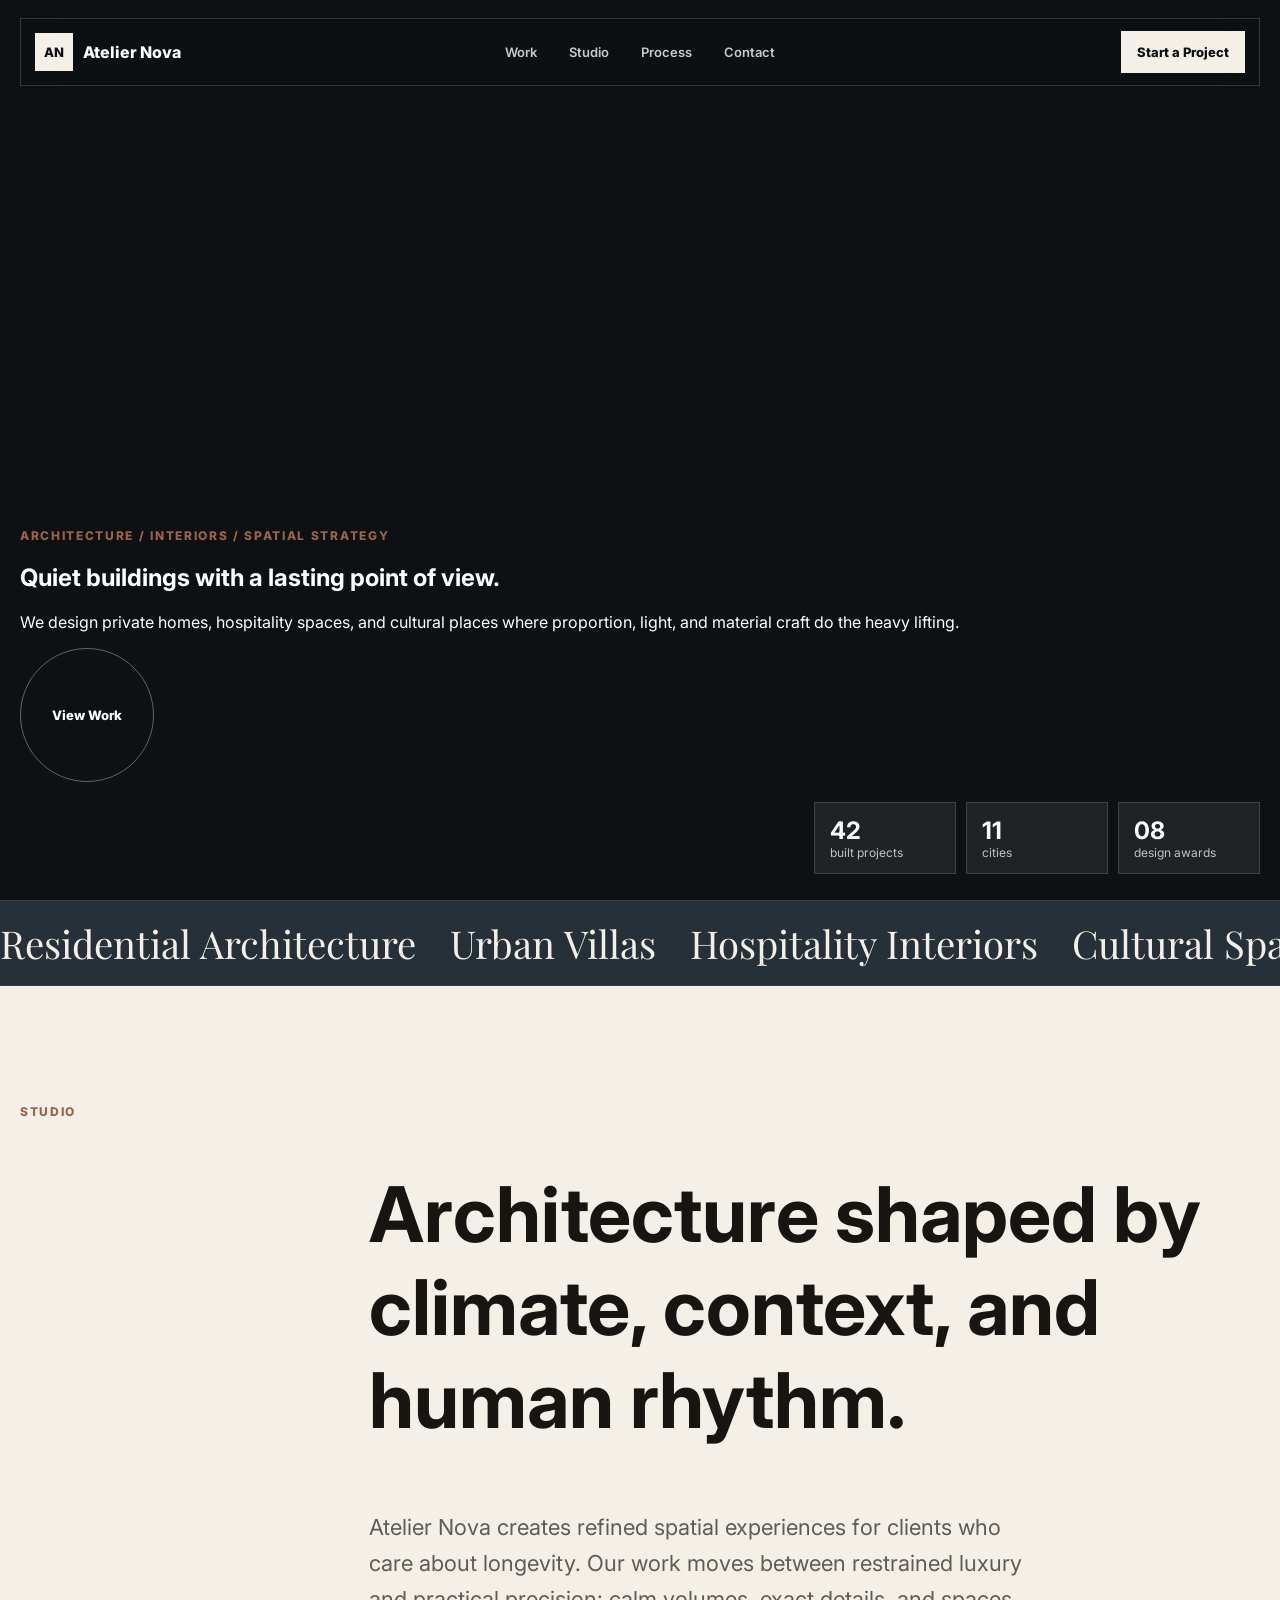
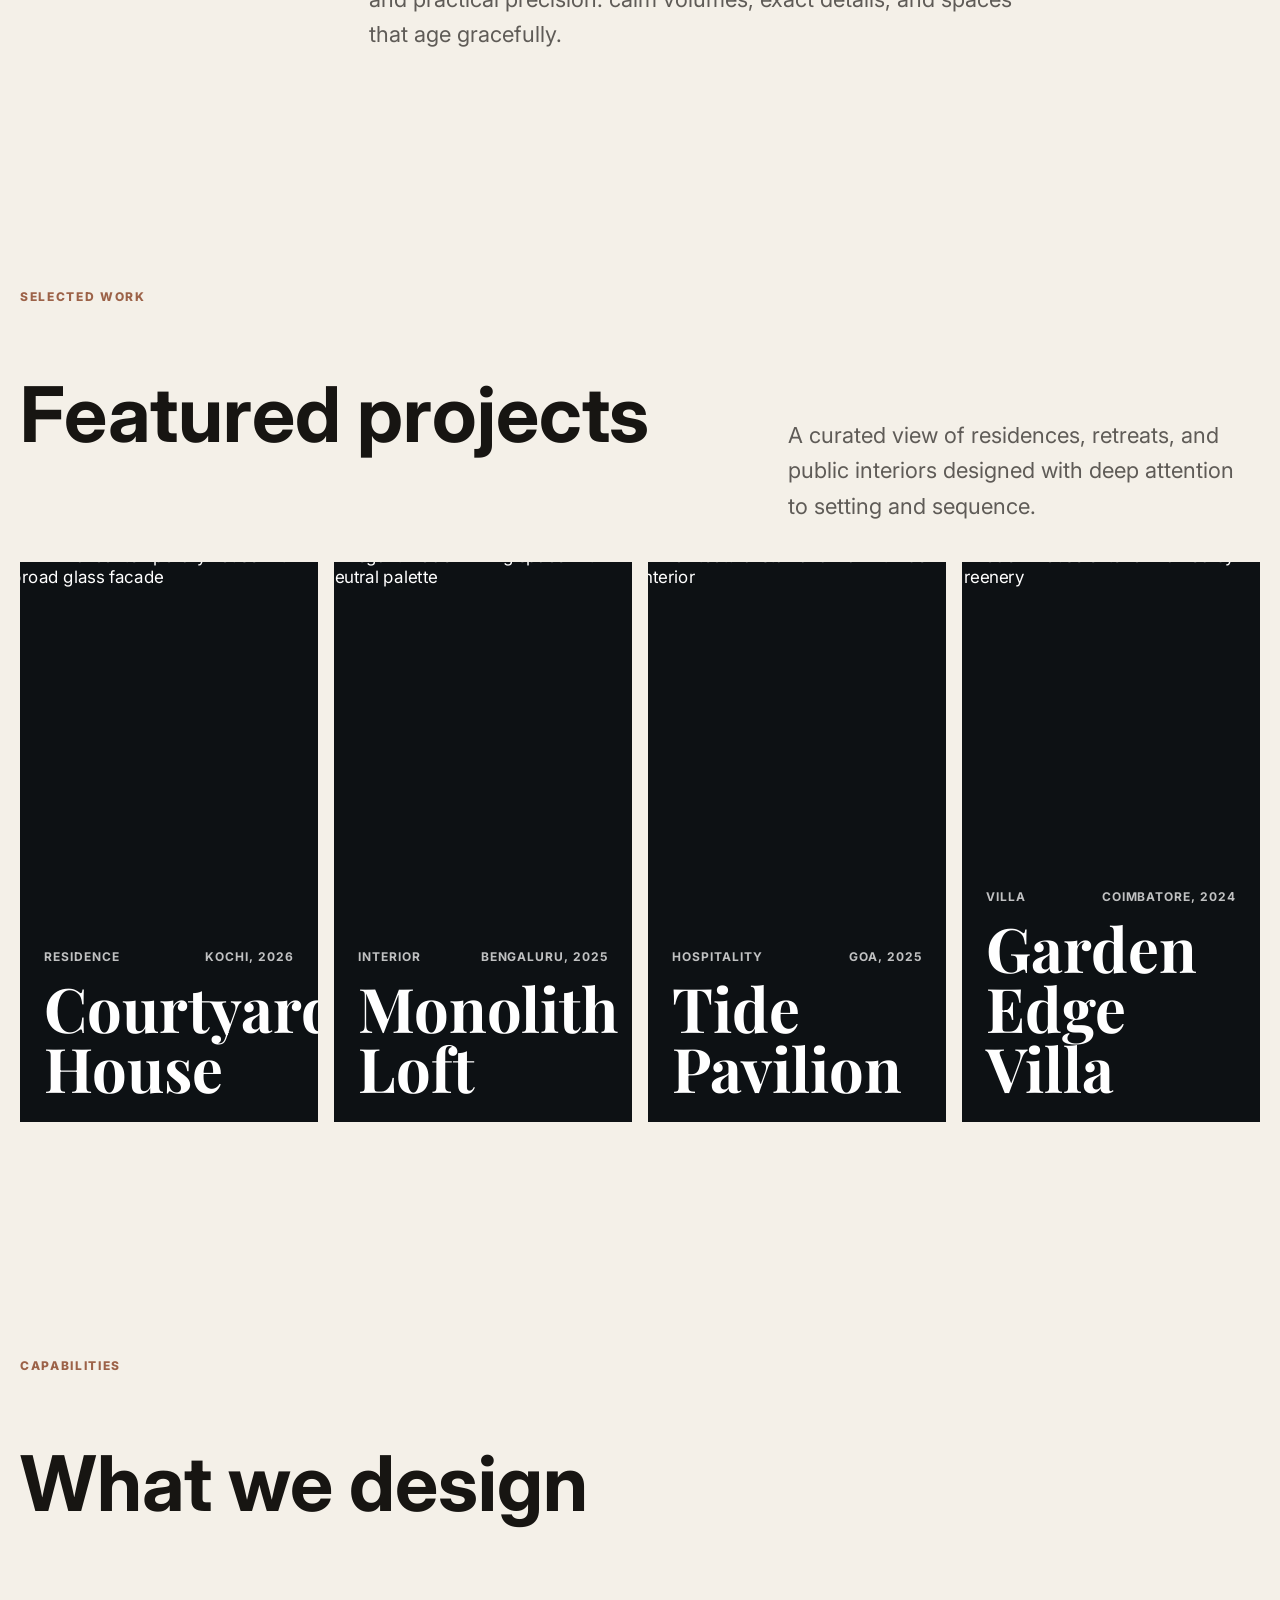
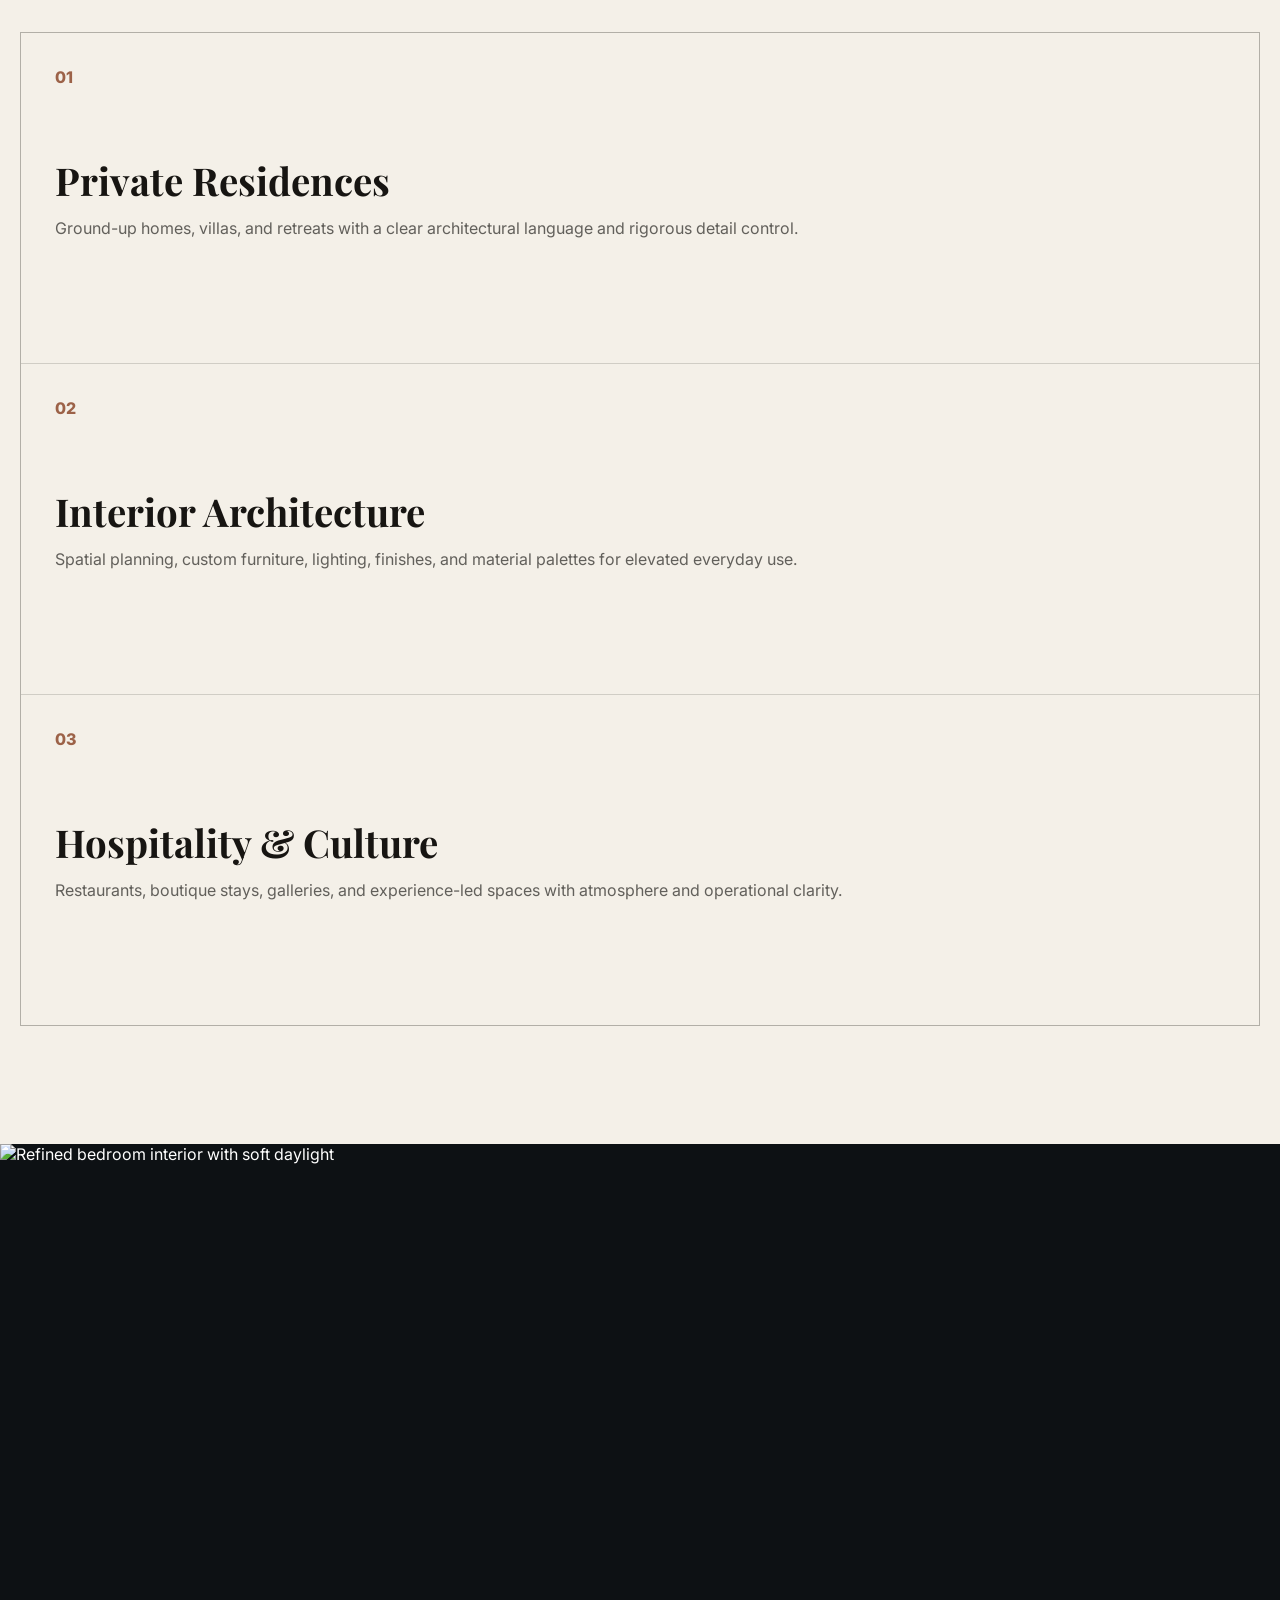
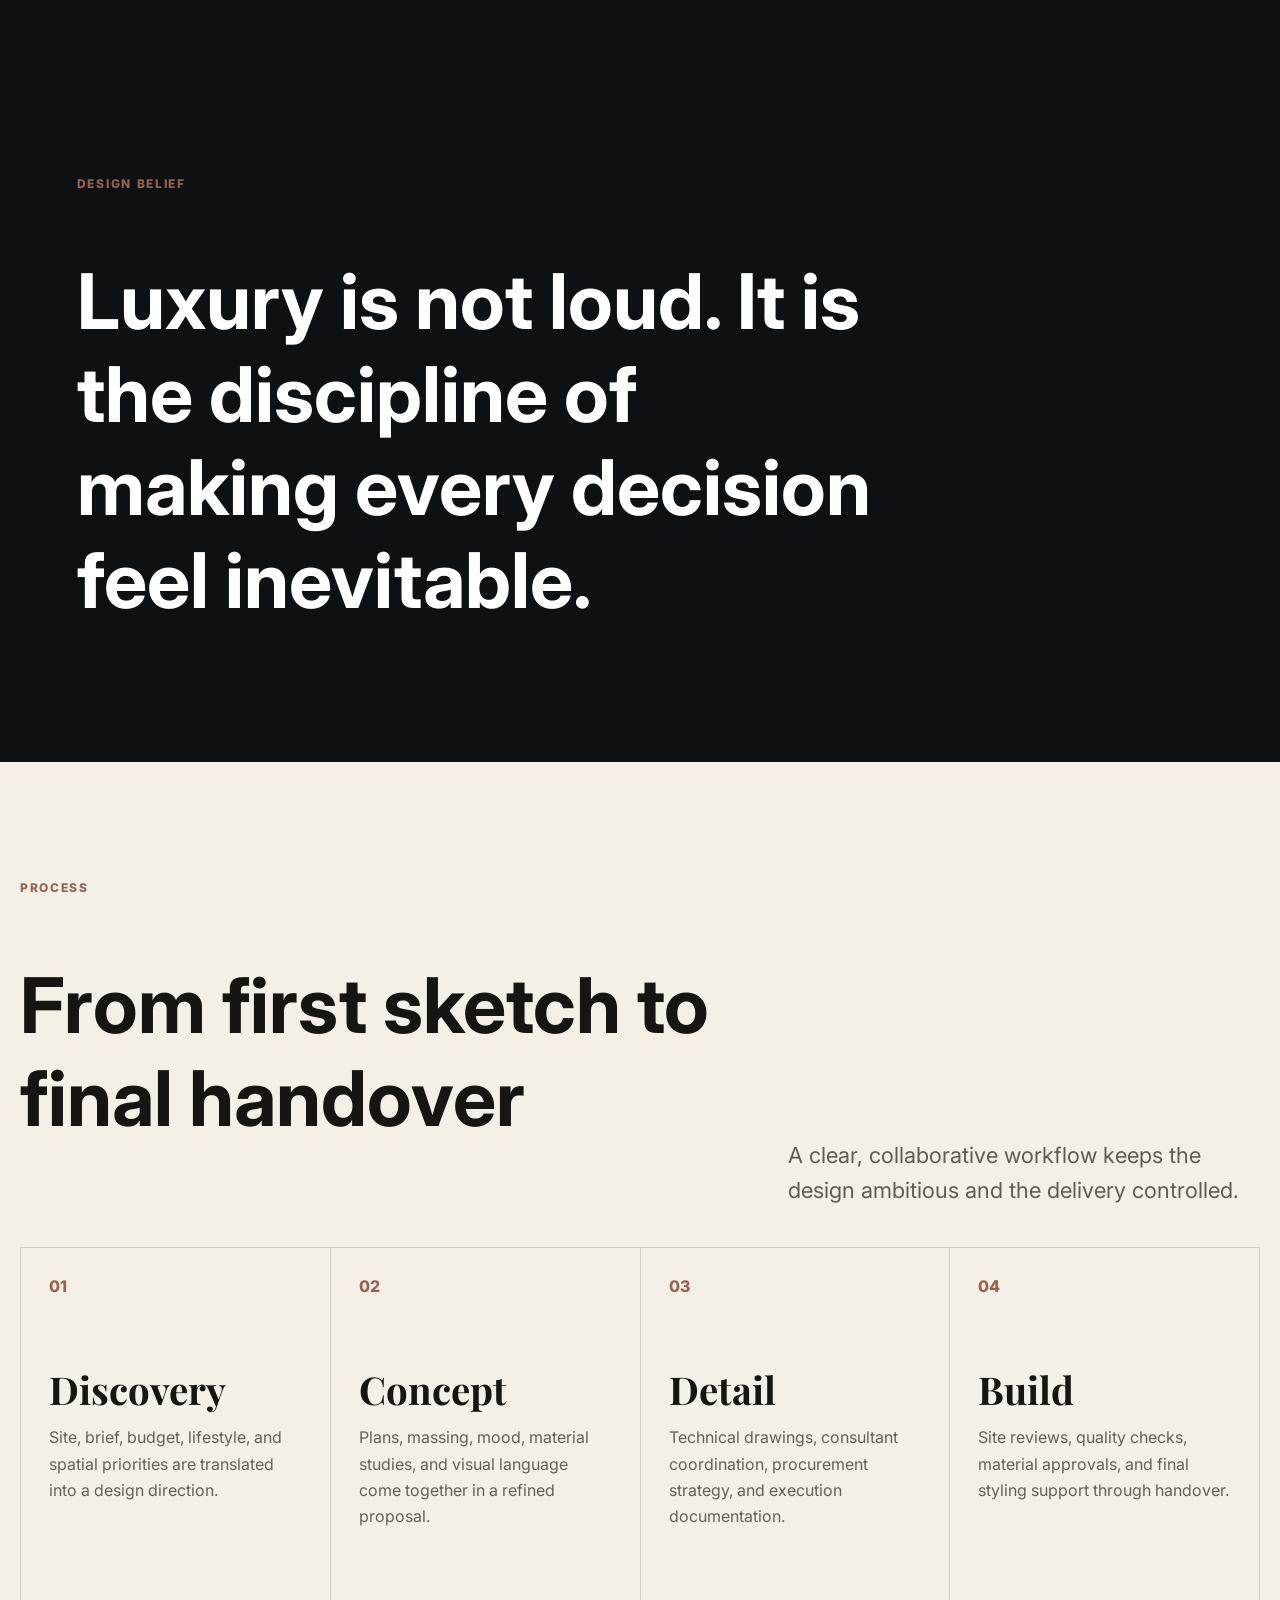
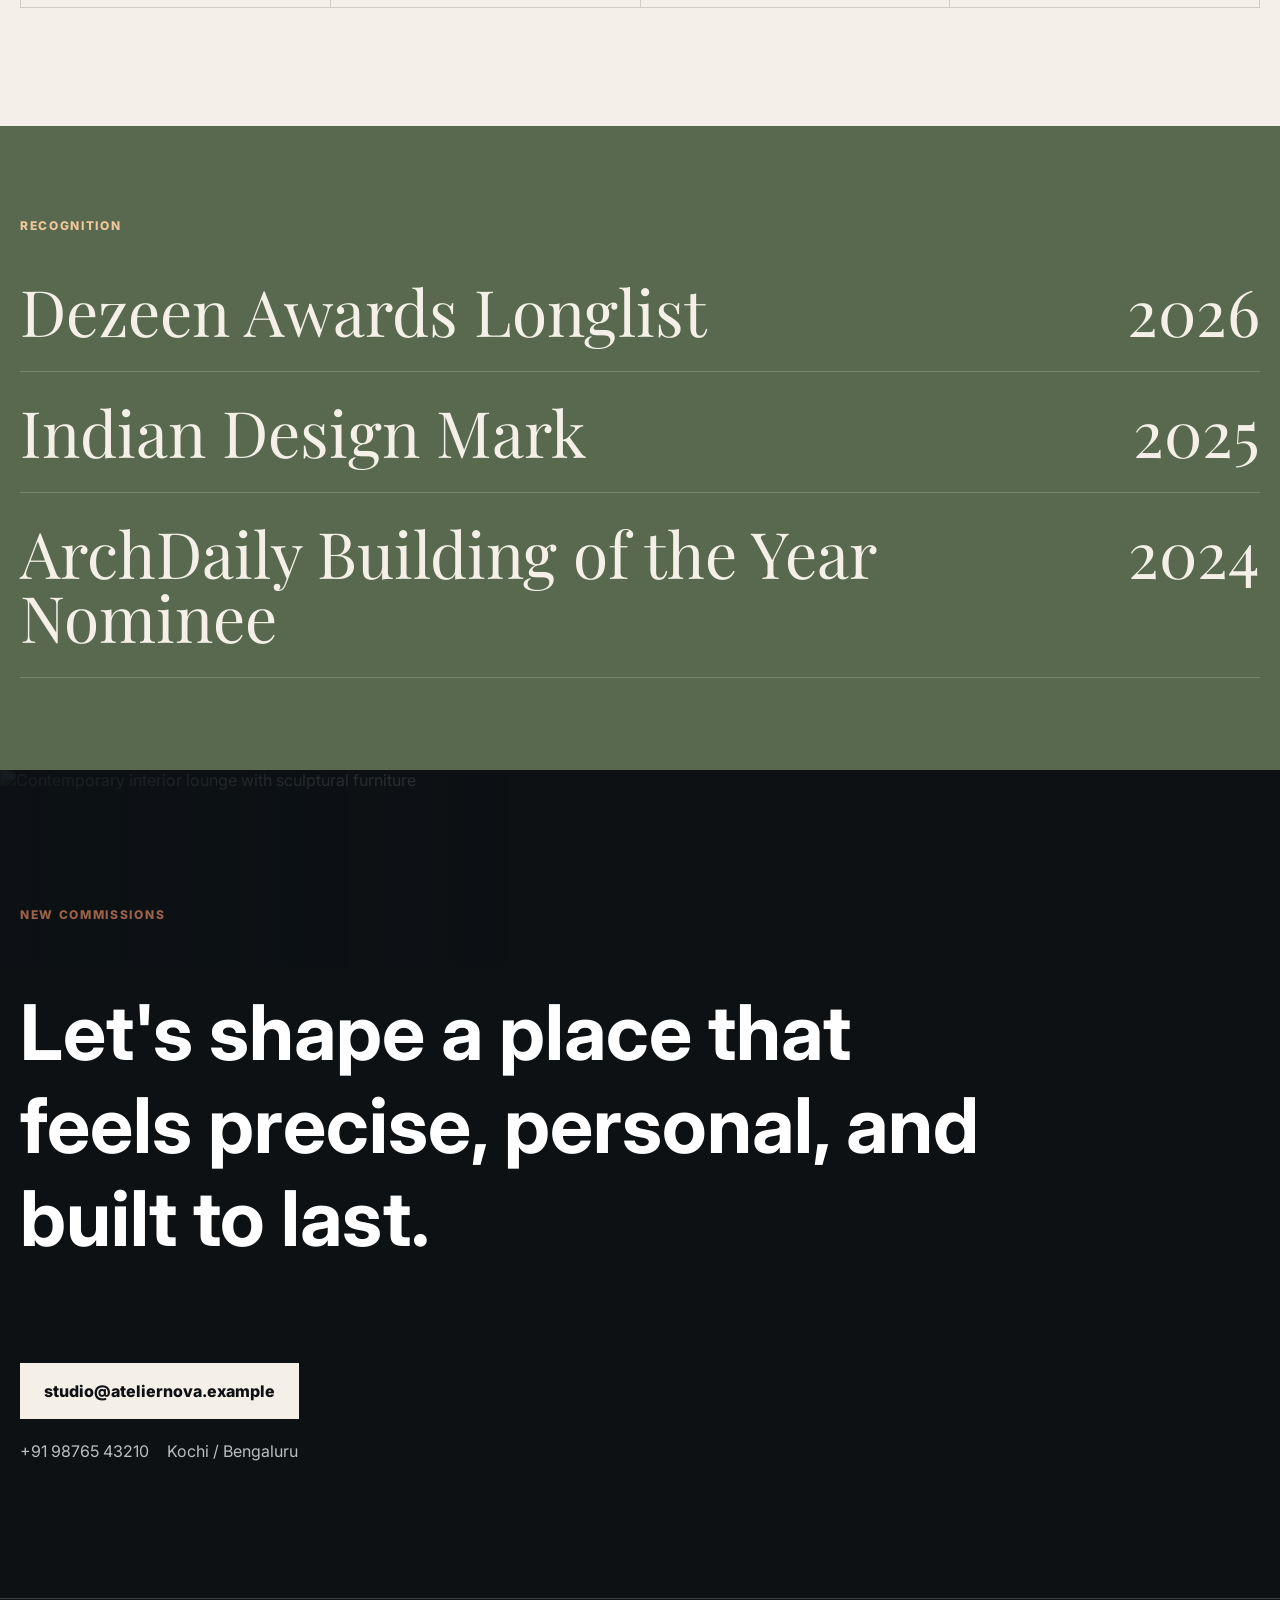
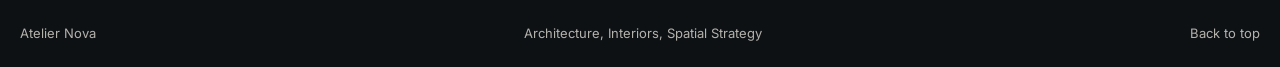
==== public/index.html @ 692d9d44 "first commit" ====
<!doctype html>
<html lang="en">

<head>
    <meta charset="UTF-8">
    <meta name="viewport" content="width=device-width, initial-scale=1.0">
    <meta name="description"
        content="Atelier Nova is a high-end architecture studio showcasing residential, cultural, and hospitality work.">
    <title>Atelier Nova | Architecture Studio</title>
    <link rel="preconnect" href="https://fonts.googleapis.com">
    <link rel="preconnect" href="https://fonts.gstatic.com" crossorigin>
    <link
        href="https://fonts.googleapis.com/css2?family=Inter:wght@400;500;600;700;800&family=Playfair+Display:wght@600;700&display=swap"
        rel="stylesheet">
    <link rel="stylesheet" href="./css/architecture.css">
</head>

<body>
    <div class="progress" aria-hidden="true"></div>
    <div class="cursor" aria-hidden="true"></div>

    <header class="site-header" data-animate="fade">
        <a class="brand" href="#top" aria-label="Atelier Nova home">
            <span class="brand__mark">AN</span>
            <span class="brand__text">Atelier Nova</span>
        </a>
        <nav class="nav" aria-label="Primary navigation">
            <a href="#work">Work</a>
            <a href="#studio">Studio</a>
            <a href="#process">Process</a>
            <a href="#contact">Contact</a>
        </nav>
        <a class="header-cta magnetic" href="#contact">Start a Project</a>
    </header>
    <main id="top">
        <section class="hero" aria-label="Architecture studio introduction">
            <div class="hero__media" data-parallax>
                <img src="https://images.unsplash.com/photo-1494526585095-c41746248156?auto=format&fit=crop&w=1800&q=85"
                    alt="Modern hillside residence with warm interior lighting">
            </div>
            <div class="hero__scrim"></div>
            <div class="hero__content">
                <p class="eyebrow split-text">Architecture / Interiors / Spatial Strategy</p>
                <h1 class="hero__title split-text">Quiet buildings with a lasting point of view.</h1>
                <div class="hero__bottom" data-animate="fade-up">
                    <p>We design private homes, hospitality spaces, and cultural places where proportion, light, and
                        material craft do the heavy lifting.</p>
                    <a class="circle-link magnetic" href="#work" aria-label="View featured architecture work">
                        <span>View Work</span>
                    </a>
                </div>
            </div>
            <div class="hero__stats" data-animate="fade-up">
                <span><strong>42</strong> built projects</span>
                <span><strong>11</strong> cities</span>
                <span><strong>08</strong> design awards</span>
            </div>
        </section>

        <section class="ticker" aria-label="Studio disciplines">
            <div class="ticker__track">
                <span>Residential Architecture</span>
                <span>Urban Villas</span>
                <span>Hospitality Interiors</span>
                <span>Cultural Spaces</span>
                <span>Adaptive Reuse</span>
                <span>Landscape Integration</span>
                <span>Residential Architecture</span>
                <span>Urban Villas</span>
                <span>Hospitality Interiors</span>
                <span>Cultural Spaces</span>
            </div>
        </section>

        <section class="section intro" id="studio">
            <div class="section__kicker" data-animate="fade-up">Studio</div>
            <div class="intro__text">
                <h2 class="split-text">Architecture shaped by climate, context, and human rhythm.</h2>
                <p data-animate="fade-up">Atelier Nova creates refined spatial experiences for clients who care about
                    longevity. Our work moves between restrained luxury and practical precision: calm volumes, exact
                    details, and spaces that age gracefully.</p>
            </div>
        </section>

        <section class="section work" id="work">
            <div class="section__heading">
                <div>
                    <p class="section__kicker" data-animate="fade-up">Selected Work</p>
                    <h2 class="split-text">Featured projects</h2>
                </div>
                <p data-animate="fade-up">A curated view of residences, retreats, and public interiors designed with
                    deep attention to setting and sequence.</p>
            </div>

            <div class="project-grid">
                <article class="project-card project-card--large" data-animate="project">
                    <img src="https://images.unsplash.com/photo-1600607687939-ce8a6c25118c?auto=format&fit=crop&w=1400&q=85"
                        alt="Minimal contemporary house with broad glass facade">
                    <div class="project-card__meta">
                        <span>Residence</span>
                        <span>Kochi, 2026</span>
                    </div>
                    <h3>Courtyard House</h3>
                </article>
                <article class="project-card" data-animate="project">
                    <img src="https://images.unsplash.com/photo-1600566753190-17f0baa2a6c3?auto=format&fit=crop&w=1000&q=85"
                        alt="Elegant modern living space with neutral palette">
                    <div class="project-card__meta">
                        <span>Interior</span>
                        <span>Bengaluru, 2025</span>
                    </div>
                    <h3>Monolith Loft</h3>
                </article>
                <article class="project-card" data-animate="project">
                    <img src="https://images.unsplash.com/photo-1511818966892-d7d671e672a2?auto=format&fit=crop&w=1000&q=85"
                        alt="Architectural stair and warm timber interior">
                    <div class="project-card__meta">
                        <span>Hospitality</span>
                        <span>Goa, 2025</span>
                    </div>
                    <h3>Tide Pavilion</h3>
                </article>
                <article class="project-card project-card--wide" data-animate="project">
                    <img src="https://images.unsplash.com/photo-1600585154340-be6161a56a0c?auto=format&fit=crop&w=1400&q=85"
                        alt="Modern house exterior framed by greenery">
                    <div class="project-card__meta">
                        <span>Villa</span>
                        <span>Coimbatore, 2024</span>
                    </div>
                    <h3>Garden Edge Villa</h3>
                </article>
            </div>
        </section>

        <section class="section services">
            <div class="section__heading">
                <div>
                    <p class="section__kicker" data-animate="fade-up">Capabilities</p>
                    <h2 class="split-text">What we design</h2>
                </div>
            </div>
            <div class="service-list">
                <article data-animate="fade-up">
                    <span>01</span>
                    <h3>Private Residences</h3>
                    <p>Ground-up homes, villas, and retreats with a clear architectural language and rigorous detail
                        control.</p>
                </article>
                <article data-animate="fade-up">
                    <span>02</span>
                    <h3>Interior Architecture</h3>
                    <p>Spatial planning, custom furniture, lighting, finishes, and material palettes for elevated
                        everyday use.</p>
                </article>
                <article data-animate="fade-up">
                    <span>03</span>
                    <h3>Hospitality & Culture</h3>
                    <p>Restaurants, boutique stays, galleries, and experience-led spaces with atmosphere and operational
                        clarity.</p>
                </article>
            </div>
        </section>

        <section class="statement">
            <div class="statement__image" data-parallax>
                <img src="https://images.unsplash.com/photo-1505693416388-ac5ce068fe85?auto=format&fit=crop&w=1400&q=85"
                    alt="Refined bedroom interior with soft daylight">
            </div>
            <div class="statement__copy">
                <p class="section__kicker" data-animate="fade-up">Design Belief</p>
                <h2 class="split-text">Luxury is not loud. It is the discipline of making every decision feel
                    inevitable.</h2>
            </div>
        </section>

        <section class="section process" id="process">
            <div class="section__heading">
                <div>
                    <p class="section__kicker" data-animate="fade-up">Process</p>
                    <h2 class="split-text">From first sketch to final handover</h2>
                </div>
                <p data-animate="fade-up">A clear, collaborative workflow keeps the design ambitious and the delivery
                    controlled.</p>
            </div>
            <div class="timeline">
                <article data-animate="fade-up">
                    <span>01</span>
                    <h3>Discovery</h3>
                    <p>Site, brief, budget, lifestyle, and spatial priorities are translated into a design direction.
                    </p>
                </article>
                <article data-animate="fade-up">
                    <span>02</span>
                    <h3>Concept</h3>
                    <p>Plans, massing, mood, material studies, and visual language come together in a refined proposal.
                    </p>
                </article>
                <article data-animate="fade-up">
                    <span>03</span>
                    <h3>Detail</h3>
                    <p>Technical drawings, consultant coordination, procurement strategy, and execution documentation.
                    </p>
                </article>
                <article data-animate="fade-up">
                    <span>04</span>
                    <h3>Build</h3>
                    <p>Site reviews, quality checks, material approvals, and final styling support through handover.</p>
                </article>
            </div>
        </section>

        <section class="awards" aria-label="Awards and recognition">
            <div class="awards__inner">
                <p class="section__kicker" data-animate="fade-up">Recognition</p>
                <div class="award-row" data-animate="fade-up">
                    <span>Dezeen Awards Longlist</span>
                    <span>2026</span>
                </div>
                <div class="award-row" data-animate="fade-up">
                    <span>Indian Design Mark</span>
                    <span>2025</span>
                </div>
                <div class="award-row" data-animate="fade-up">
                    <span>ArchDaily Building of the Year Nominee</span>
                    <span>2024</span>
                </div>
            </div>
        </section>

        <section class="contact" id="contact">
            <div class="contact__media" data-parallax>
                <img src="https://images.unsplash.com/photo-1618221195710-dd6b41faaea6?auto=format&fit=crop&w=1400&q=85"
                    alt="Contemporary interior lounge with sculptural furniture">
            </div>
            <div class="contact__panel" data-animate="fade-up">
                <p class="section__kicker">New Commissions</p>
                <h2>Let's shape a place that feels precise, personal, and built to last.</h2>
                <a class="contact__mail magnetic"
                    href="mailto:studio@ateliernova.example">studio@ateliernova.example</a>
                <div class="contact__details">
                    <span>+91 98765 43210</span>
                    <span>Kochi / Bengaluru</span>
                </div>
            </div>
        </section>
    </main>

    <footer class="footer">
        <span>Atelier Nova</span>
        <span>Architecture, Interiors, Spatial Strategy</span>
        <a href="#top">Back to top</a>
    </footer>

    <script src="https://cdnjs.cloudflare.com/ajax/libs/gsap/3.12.5/gsap.min.js"></script>
    <script src="https://cdnjs.cloudflare.com/ajax/libs/gsap/3.12.5/ScrollTrigger.min.js"></script>
    <script src="./js/architecture.js"></script>
</body>

</html>
---- public/css/architecture.css ----
:root {
  --ink: #171512;
  --paper: #f4f0e8;
  --paper-2: #e8e1d5;
  --stone: #b9aea0;
  --moss: #58694f;
  --clay: #9c6248;
  --steel: #253039;
  --night: #0d1114;
  --line: rgba(23, 21, 18, .16);
  --line-light: rgba(244, 240, 232, .22);
  --shadow: 0 24px 80px rgba(13, 17, 20, .24);
  --serif: "Playfair Display", Georgia, serif;
  --sans: "Inter", Arial, sans-serif;
  --max: 1440px;
}

* {
  box-sizing: border-box;
}

html {
  scroll-behavior: smooth;
}

body {
  margin: 0;
  background: var(--paper);
  color: var(--ink);
  font-family: var(--sans);
  overflow-x: hidden;
}

body.is-loading {
  cursor: wait;
}

a {
  color: inherit;
  text-decoration: none;
}

img {
  display: block;
  width: 100%;
  height: 100%;
  object-fit: cover;
}

::selection {
  background: var(--clay);
  color: white;
}

.progress {
  position: fixed;
  top: 0;
  left: 0;
  width: 0;
  height: 3px;
  background: var(--clay);
  z-index: 100;
}

.cursor {
  position: fixed;
  top: -18px;
  left: -18px;
  width: 36px;
  height: 36px;
  border: 1px solid rgba(244, 240, 232, .72);
  border-radius: 50%;
  pointer-events: none;
  transform: translate3d(-100px, -100px, 0);
  mix-blend-mode: difference;
  z-index: 101;
}

.site-header {
  position: fixed;
  top: 0;
  left: 0;
  right: 0;
  z-index: 50;
  display: grid;
  grid-template-columns: 1fr auto 1fr;
  align-items: center;
  gap: 24px;
  width: min(100% - 40px, var(--max));
  margin: 18px auto 0;
  padding: 12px 14px;
  color: white;
  background: rgba(13, 17, 20, .32);
  border: 1px solid rgba(255, 255, 255, .16);
  backdrop-filter: blur(18px);
}

.brand,
.nav,
.header-cta {
     display: flex;
  align-items: center;
}

.brand {
  gap: 10px;
  font-weight: 800;
  letter-spacing: 0;
}

.brand__mark {
  display: grid;
  place-items: center;
  width: 38px;
  height: 38px;
  color: var(--night);
  background: var(--paper);
  font-size: 13px;
}

.brand__text {
  white-space: nowrap;
}

.nav {
  justify-content: center;
  gap: 6px;
}

.nav a {
  padding: 10px 13px;
  color: rgba(255, 255, 255, .78);
  font-size: 13px;
  font-weight: 600;
  transition: color .25s ease, background .25s ease;
}

.nav a:hover,
.nav a:focus-visible {
  color: white;
  background: rgba(255, 255, 255, .1);
}

.header-cta {
  justify-self: end;
  min-height: 42px;
  padding: 0 16px;
  color: var(--night);
  background: var(--paper);
  font-size: 13px;
  font-weight: 800;
}

.hero {
  position: relative;
  min-height: 100vh;
  display: grid;
  align-items: end;
  overflow: hidden;
  color: white;
  background: var(--night);
}

.hero__media,
.hero__scrim {
  position: absolute;
  inset: 0;
}

.hero__media {
  transform: scale(1.08);
}

.hero__media img {
  filter: saturate(.88) contrast(1.04);
}

.hero__scrim {
  background:
    linear-gradient(180deg, rgba(13, 17, 20, .18) 0%, rgba(13, 17, 20, .34) 46%, rgba(13, 17, 20, .82) 100%),
    linear-gradient(90deg, rgba(13, 17, 20, .72), rgba(13, 17, 20, .18) 58%, rgba(13, 17, 20, .34));
}

.hero__content {
  position: relative;
  width: min(100% - 40px, var(--max));
  margin: 0 auto;
  padding: 150px 0 118px;
}

.eyebrow,
.section__kicker {
  margin: 0 0 18px;
  color: var(--clay);
  font-size: 12px;
  font-weight: 800;
  letter-spacing: .14em;
  text-transform: uppercase;
}

.circle-link {
  flex: 0 0 auto;
  display: grid;
  place-items: center;
  width: 134px;
  aspect-ratio: 1;
  border: 1px solid rgba(255, 255, 255, .34);
  border-radius: 50%;
  font-size: 13px;
  font-weight: 800;
  transition: background .3s ease, color .3s ease, transform .3s ease;
}

.circle-link:hover {
  color: var(--night);
  background: var(--paper);
}

.hero__stats {
  position: absolute;
  right: max(20px, calc((100vw - var(--max)) / 2));
  bottom: 26px;
  display: flex;
  gap: 10px;
}

.hero__stats span {
  display: grid;
  min-width: 142px;
  padding: 13px 15px;
  color: rgba(255, 255, 255, .72);
  background: rgba(255, 255, 255, .08);
  border: 1px solid rgba(255, 255, 255, .14);
  backdrop-filter: blur(14px);
  font-size: 12px;
}

.hero__stats strong {
  color: white;
  font-size: 24px;
}

.ticker {
  overflow: hidden;
  color: var(--paper);
  background: var(--steel);
  border-top: 1px solid rgba(255, 255, 255, .08);
  border-bottom: 1px solid rgba(255, 255, 255, .08);
}


.circle-link {
  flex: 0 0 auto;
  display: grid;
  place-items: center;
  width: 134px;
  aspect-ratio: 1;
  border: 1px solid rgba(255, 255, 255, .34);
  border-radius: 50%;
  font-size: 13px;
  font-weight: 800;
  transition: background .3s ease, color .3s ease, transform .3s ease;
}

.circle-link:hover {
  color: var(--night);
  background: var(--paper);
}

.hero__stats {
  position: absolute;
  right: max(20px, calc((100vw - var(--max)) / 2));
  bottom: 26px;
  display: flex;
  gap: 10px;
}

.hero__stats span {
  display: grid;
  min-width: 142px;
  padding: 13px 15px;
  color: rgba(255, 255, 255, .72);
  background: rgba(255, 255, 255, .08);
  border: 1px solid rgba(255, 255, 255, .14);
  backdrop-filter: blur(14px);
  font-size: 12px;
}

.hero__stats strong {
  color: white;
  font-size: 24px;
}

.ticker {
  overflow: hidden;
  color: var(--paper);
  background: var(--steel);
  border-top: 1px solid rgba(255, 255, 255, .08);
  border-bottom: 1px solid rgba(255, 255, 255, .08);
}

.ticker__track {
  display: flex;
  width: max-content;
  gap: 34px;
  padding: 16px 0;
  animation: ticker 26s linear infinite;
  will-change: transform;
}

.ticker__track span {
  font-family: var(--serif);
  font-size: clamp(22px, 3vw, 46px);
  white-space: nowrap;
}

@keyframes ticker {
  to {
    transform: translateX(-50%);
  }
}

.section {
  width: min(100% - 40px, var(--max));
  margin: 0 auto;
  padding: 118px 0;
}

.intro {
  display: grid;
  grid-template-columns: .32fr 1fr;
  gap: 64px;
}

.intro h2,
.section__heading h2,
.statement h2,
.contact h2 {
  font-size: clamp(42px, 6vw, 104px);
}

.intro p,
.section__heading > p {
  max-width: 680px;
  margin: 24px 0 0;
  color: rgba(23, 21, 18, .68);
  font-size: clamp(17px, 1.8vw, 22px);
  line-height: 1.62;
}

.section__heading {
  display: grid;
  grid-template-columns: 1.1fr .72fr;
  align-items: end;
  gap: 48px;
  margin-bottom: 38px;
}

.project-grid {
  display: grid;
  grid-template-columns: repeat(4, minmax(0, 1fr));
  gap: 16px;
}

.project-card {
  position: relative;
  min-height: 560px;
  padding: 24px;
  display: flex;
  flex-direction: column;
  justify-content: end;
  overflow: hidden;
  color: white;
  background: var(--night);
  isolation: isolate;
}

.project-card--large {
  grid-column: span 2;
  min-height: 720px;
}

.project-card--wide {
  grid-column: span 2;
}

.project-card img {
  position: absolute;
  inset: 0;
  z-index: -2;
  transform: scale(1.06);
  transition: transform .8s cubic-bezier(.2, .8, .2, 1), filter .8s ease;
}

.project-card::after {
  content: "";
  position: absolute;
  inset: 0;
  z-index: -1;
  background: linear-gradient(180deg, transparent 35%, rgba(13, 17, 20, .82));
}
.project-card:hover img {
  transform: scale(1.12);
  filter: saturate(1.04);
}

.project-card__meta {
  display: flex;
  justify-content: space-between;
  gap: 18px;
  margin-bottom: 14px;
  color: rgba(255, 255, 255, .74);
  font-size: 12px;
  font-weight: 700;
  text-transform: uppercase;
  letter-spacing: .08em;
}

.project-card h3 {
  margin: 0;
  max-width: 620px;
  font-family: var(--serif);
  font-size: clamp(34px, 4.8vw, 82px);
  line-height: .98;
}

.service-list {
  display: grid;
  grid-template-columns: repeat(3, minmax(0, 1fr));
  gap: 1px;
  background: var(--line);
  border: 1px solid var(--line);
}

.service-list article {
  min-height: 330px;
  padding: 34px;
  background: var(--paper);
}

.service-list span,
.timeline span {
  color: var(--clay);
  font-weight: 800;
}

.service-list h3,
.timeline h3 {
  margin: 74px 0 16px;
  font-family: var(--serif);
  font-size: clamp(28px, 3vw, 44px);
  line-height: 1;
}

.service-list p,
.timeline p {
  margin: 0;
  color: rgba(23, 21, 18, .66);
  line-height: 1.65;
}

.statement {
  min-height: 760px;
  display: grid;
  grid-template-columns: .92fr 1.08fr;
  background: var(--night);
  color: white;
}

.statement__image {
  min-height: 560px;
  overflow: hidden;
}

.statement__copy {
  align-self: center;
  padding: 72px clamp(30px, 6vw, 110px);
}

.statement h2 {
  max-width: 820px;
}

.timeline {
  display: grid;
  grid-template-columns: repeat(4, minmax(0, 1fr));
  border-top: 1px solid var(--line);
  border-left: 1px solid var(--line);
}

.timeline article {
  min-height: 360px;
  padding: 28px;
  border-right: 1px solid var(--line);
  border-bottom: 1px solid var(--line);
}

.awards {
  color: var(--paper);
  background: var(--moss);
}
.awards__inner {
  width: min(100% - 40px, var(--max));
  margin: 0 auto;
  padding: 92px 0;
}

.awards .section__kicker {
  color: #f0c79a;
}

.award-row {
  display: grid;
  grid-template-columns: 1fr auto;
  gap: 24px;
  padding: 28px 0;
  border-bottom: 1px solid rgba(255, 255, 255, .18);
  font-family: var(--serif);
  font-size: clamp(30px, 5vw, 84px);
  line-height: 1;
}

.contact {
  position: relative;
  min-height: 92vh;
  display: grid;
  align-items: center;
  padding: 110px 20px;
  overflow: hidden;
  color: white;
  background: var(--night);
}

.contact__media {
  position: absolute;
  inset: 0;
  opacity: .48;
}

.contact__media::after {
  content: "";
  position: absolute;
  inset: 0;
  background: linear-gradient(90deg, rgba(13, 17, 20, .9), rgba(13, 17, 20, .42));
}

.contact__panel {
  position: relative;
  width: min(100%, 980px);
  margin-left: max(0px, calc((100vw - var(--max)) / 2));
}

.contact__mail {
  display: inline-flex;
  margin-top: 34px;
  padding: 18px 24px;
  color: var(--night);
  background: var(--paper);
  font-weight: 800;
}

.contact__details {
  display: flex;
  flex-wrap: wrap;
  gap: 18px;
  margin-top: 22px;
  color: rgba(255, 255, 255, .72);
}

.footer {
  display: flex;
  justify-content: space-between;
  gap: 18px;
  padding: 26px 20px;
  color: rgba(244, 240, 232, .72);
  background: var(--night);
  border-top: 1px solid var(--line-light);
  font-size: 13px;
}

[data-animate],
.split-text {
  opacity: 0;
}

.gsap-ready [data-animate],
.gsap-ready .split-text {
  opacity: 1;
}

@media (max-width: 1120px) {
  .site-header {
    grid-template-columns: 1fr auto;
  }

  .nav {
    display: none;
  }

  .project-grid,
  .timeline {
    grid-template-columns: repeat(2, minmax(0, 1fr));
  }
}

.project-card,
  .project-card--large,
  .project-card--wide {
    grid-column: span 1;
    min-height: 560px;
  }

  .service-list {
    grid-template-columns: 1fr;
  }

  .statement {
    grid-template-columns: 1fr;
  }

@media (max-width: 760px) {
  .cursor {
    display: none;
  }

  .site-header {
    width: calc(100% - 24px);
    margin-top: 12px;
    padding: 9px;
  }

  .brand__text {
    display: none;
  }

  .header-cta {
    min-height: 38px;
    padding: 0 12px;
  }

  .hero__content {
    width: calc(100% - 28px);
    padding: 120px 0 190px;
  }

  .hero__title {
    font-size: clamp(52px, 16vw, 86px);
  }

  .hero__bottom {
    display: block;
  }

  .circle-link {
    width: 108px;
    margin-top: 28px;
  }

  .hero__stats {
    left: 14px;
    right: 14px;
    bottom: 16px;
    overflow-x: auto;
    padding-bottom: 2px;
  }

  .hero__stats span {
    min-width: 128px;
  }

  .section {
    width: calc(100% - 28px);
    padding: 78px 0;
  }

  .intro,
  .section__heading {
    grid-template-columns: 1fr;
    gap: 18px;
  }

  .project-grid,
  .timeline {
    grid-template-columns: 1fr;
  }

  .project-card,
  .project-card--large,
  .project-card--wide {
    min-height: 440px;
    padding: 18px;
  }

  .project-card h3 {
    font-size: 42px;
  }

  .statement {
    min-height: auto;
  }

  .statement__image {
    min-height: 410px;
  }
 .statement__copy {
    padding: 58px 20px;
  }

  .award-row {
    grid-template-columns: 1fr;
    gap: 8px;
  }

  .contact {
    min-height: 760px;
    padding: 90px 14px;
  }

  .footer {
    display: grid;
  }
}

@media (prefers-reduced-motion: reduce) {
  *,
  *::before,
  *::after {
    scroll-behavior: auto !important;
    animation-duration: .01ms !important;
    animation-iteration-count: 1 !important;
    transition-duration: .01ms !important;
  }

  .cursor {
    display: none;
  }

  [data-animate],
  .split-text {
    opacity: 1;
  }
}
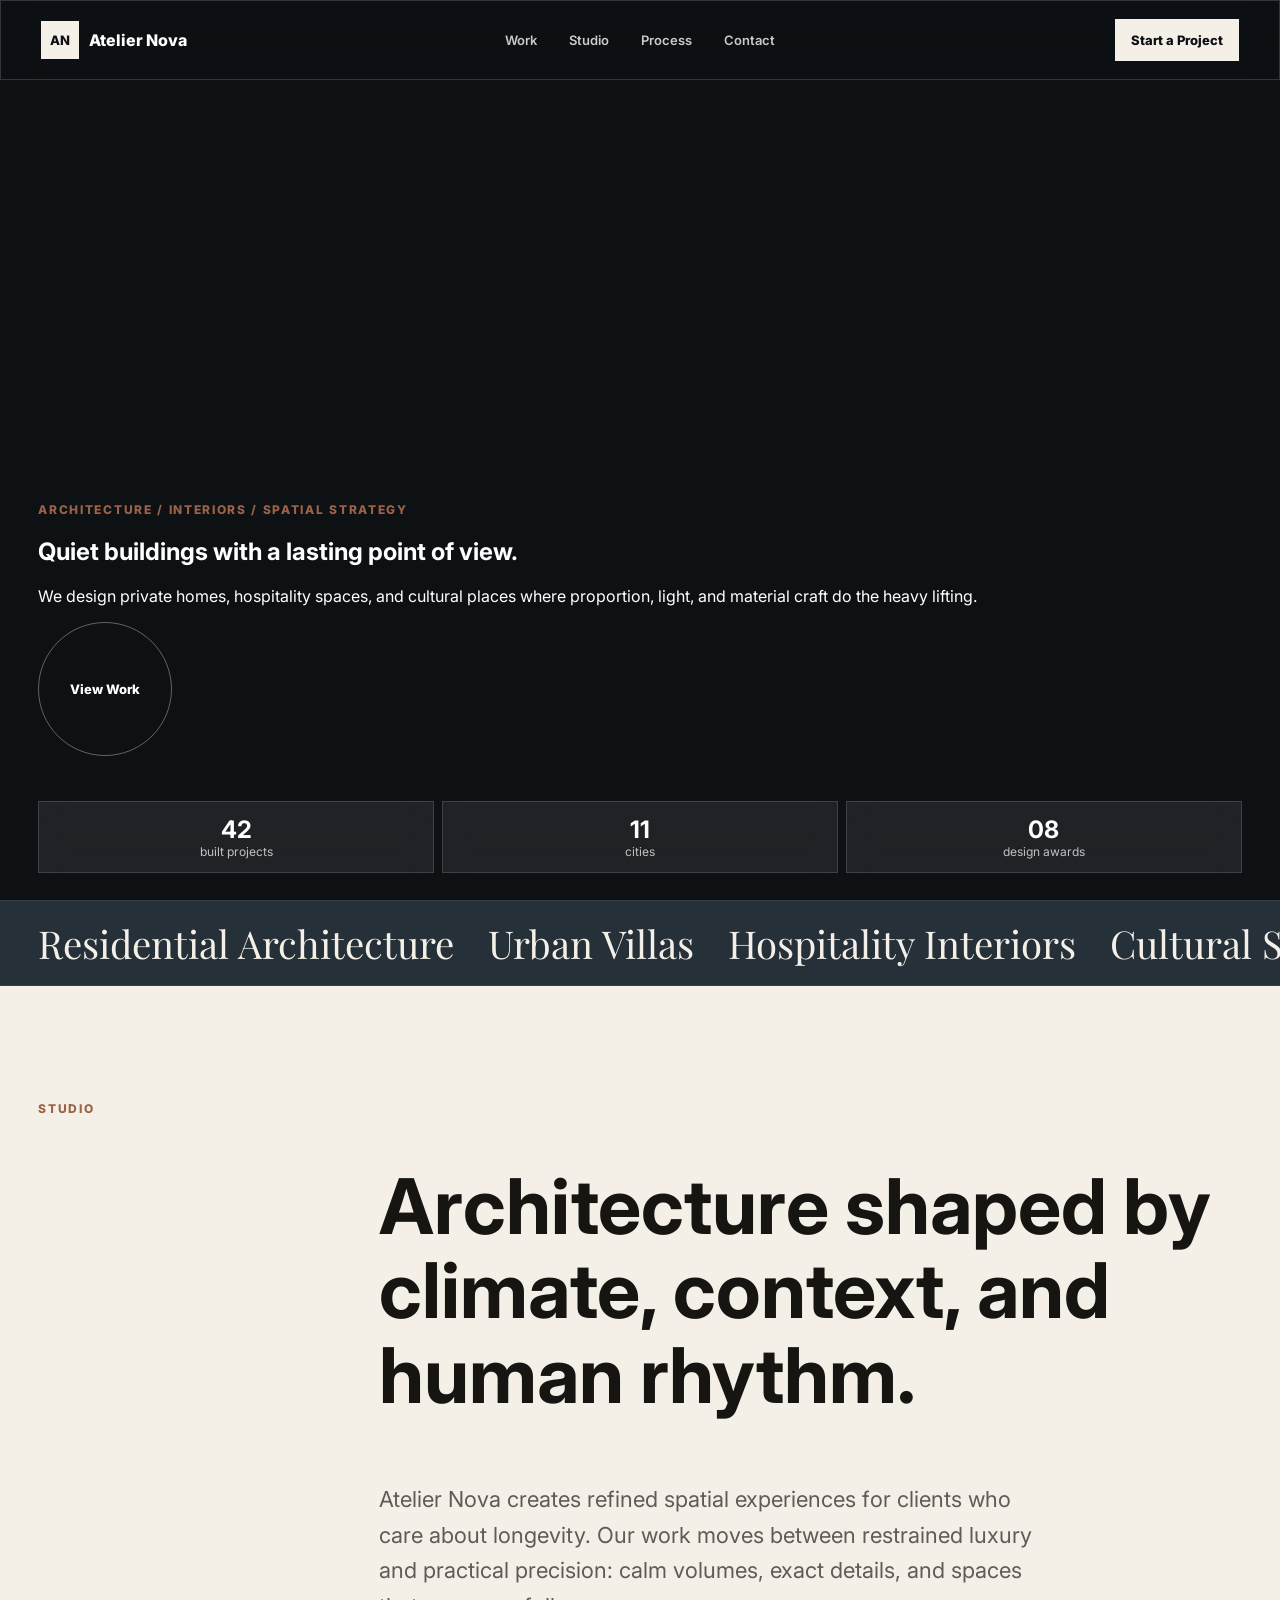
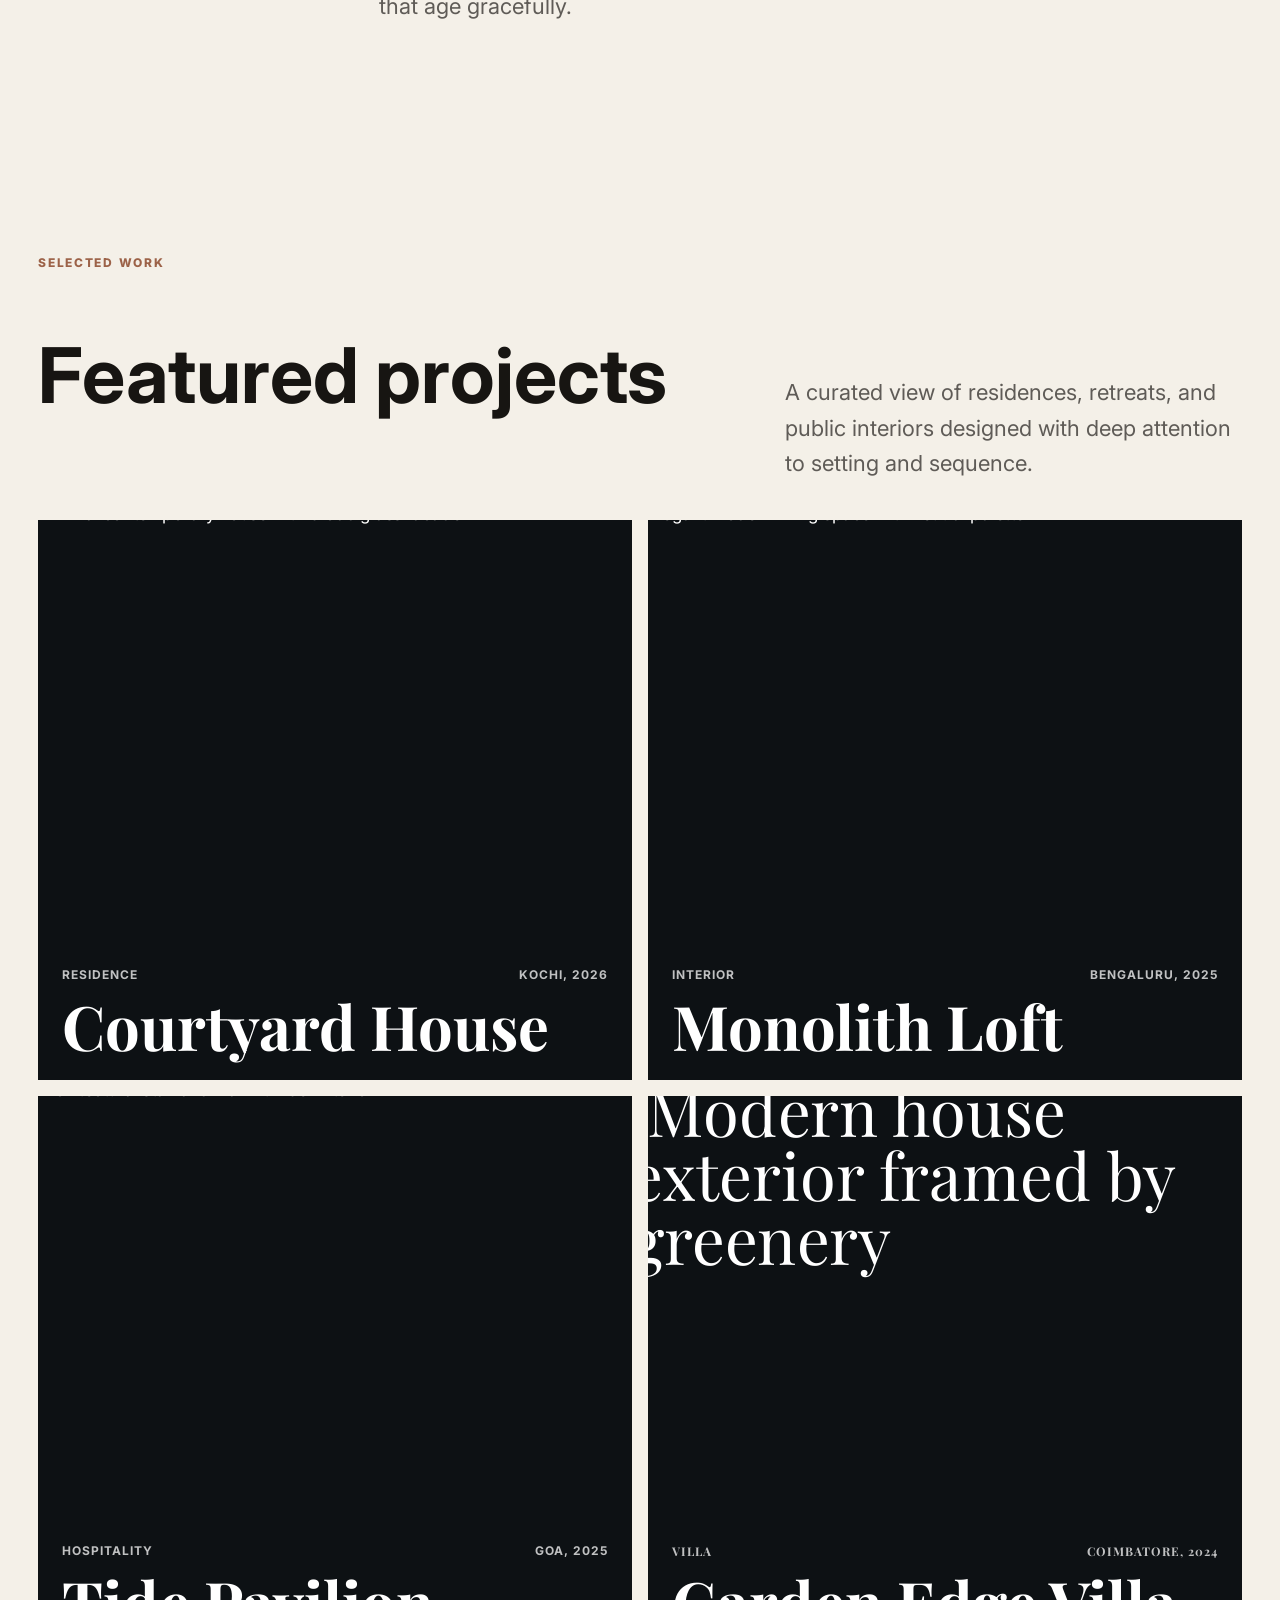
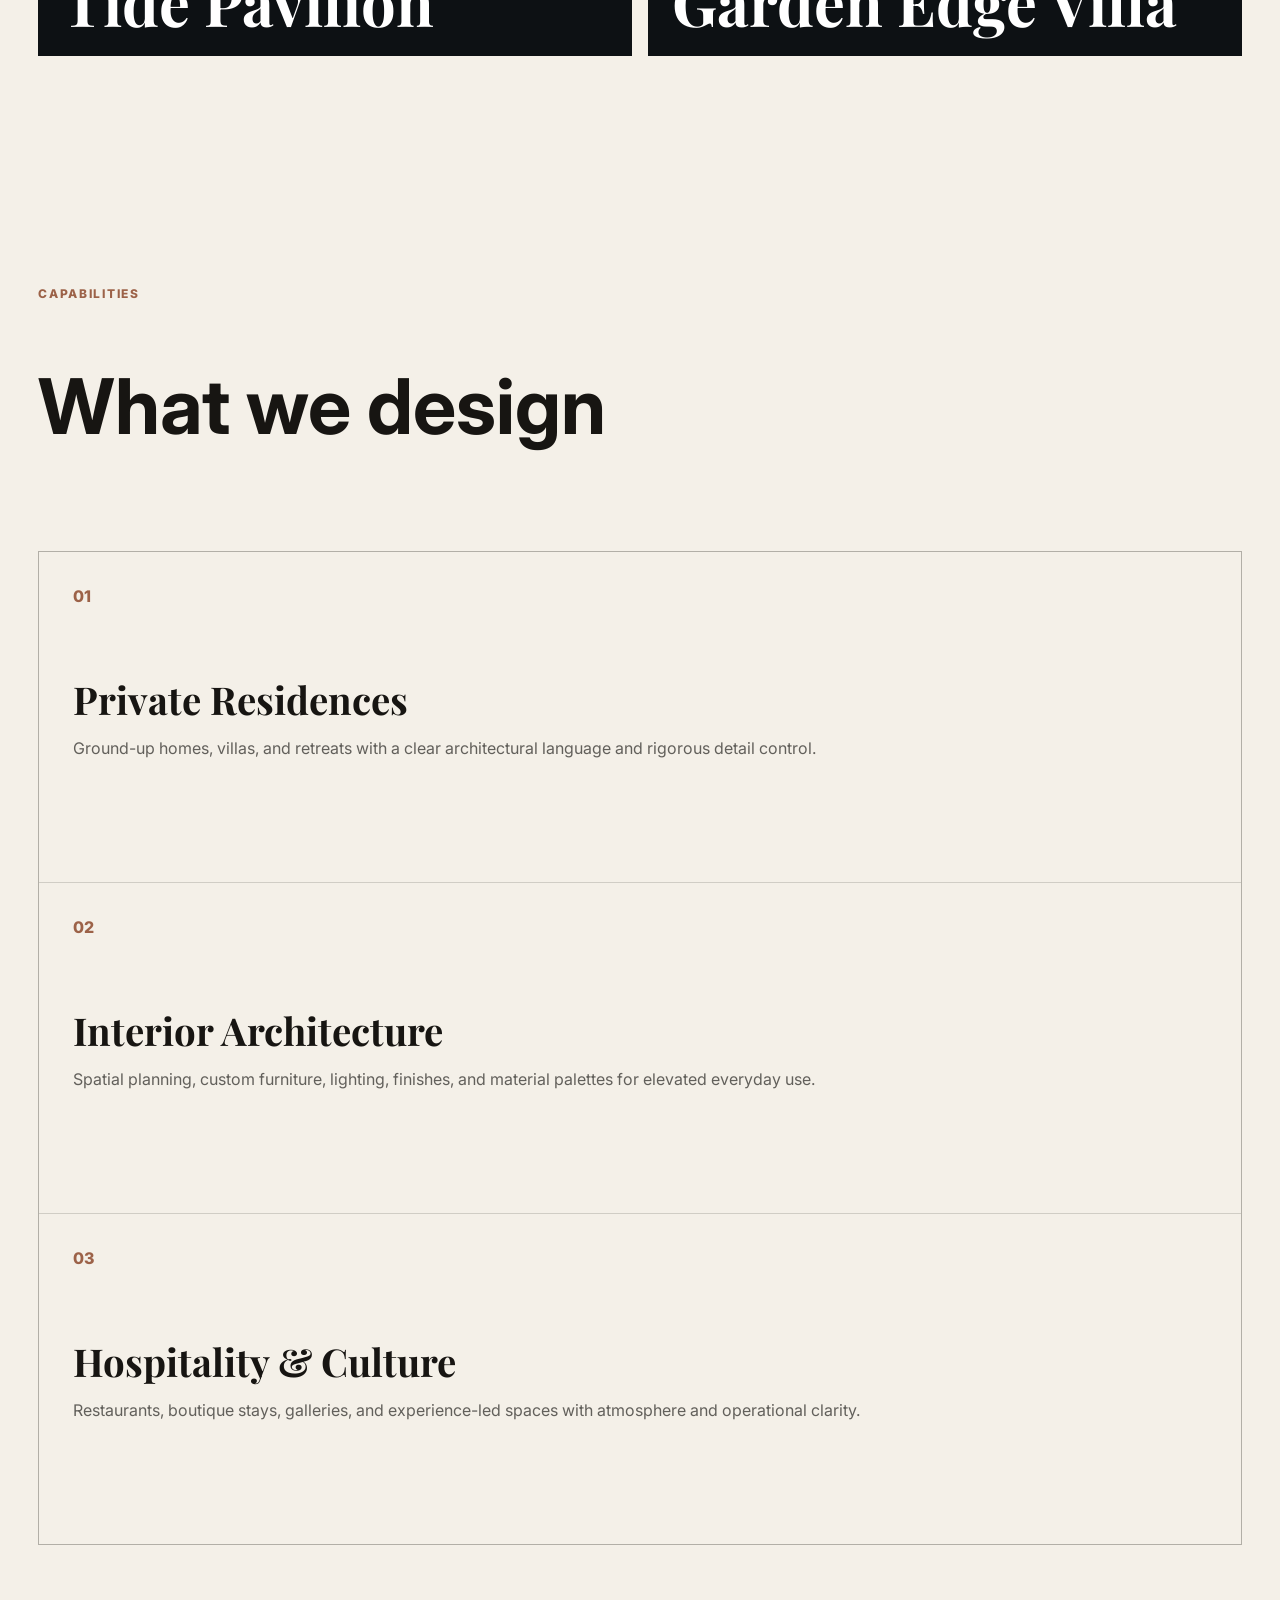
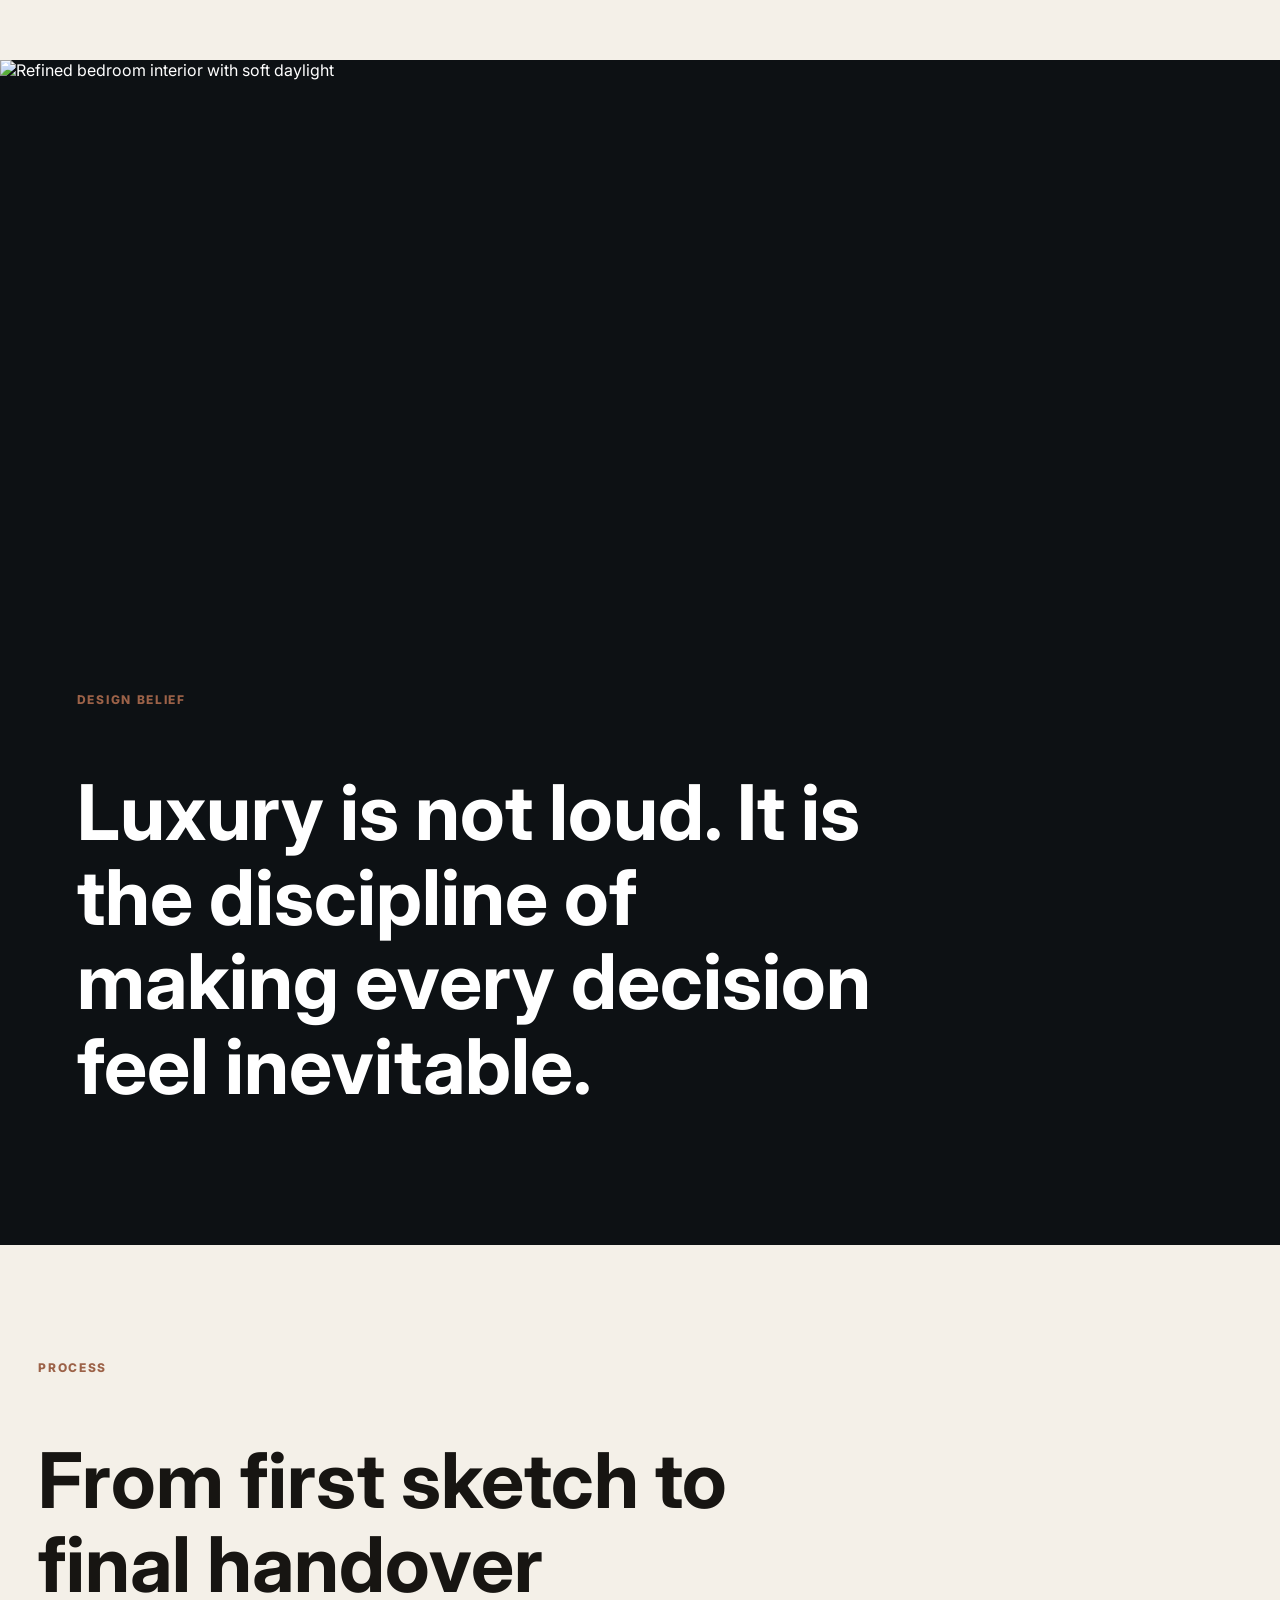
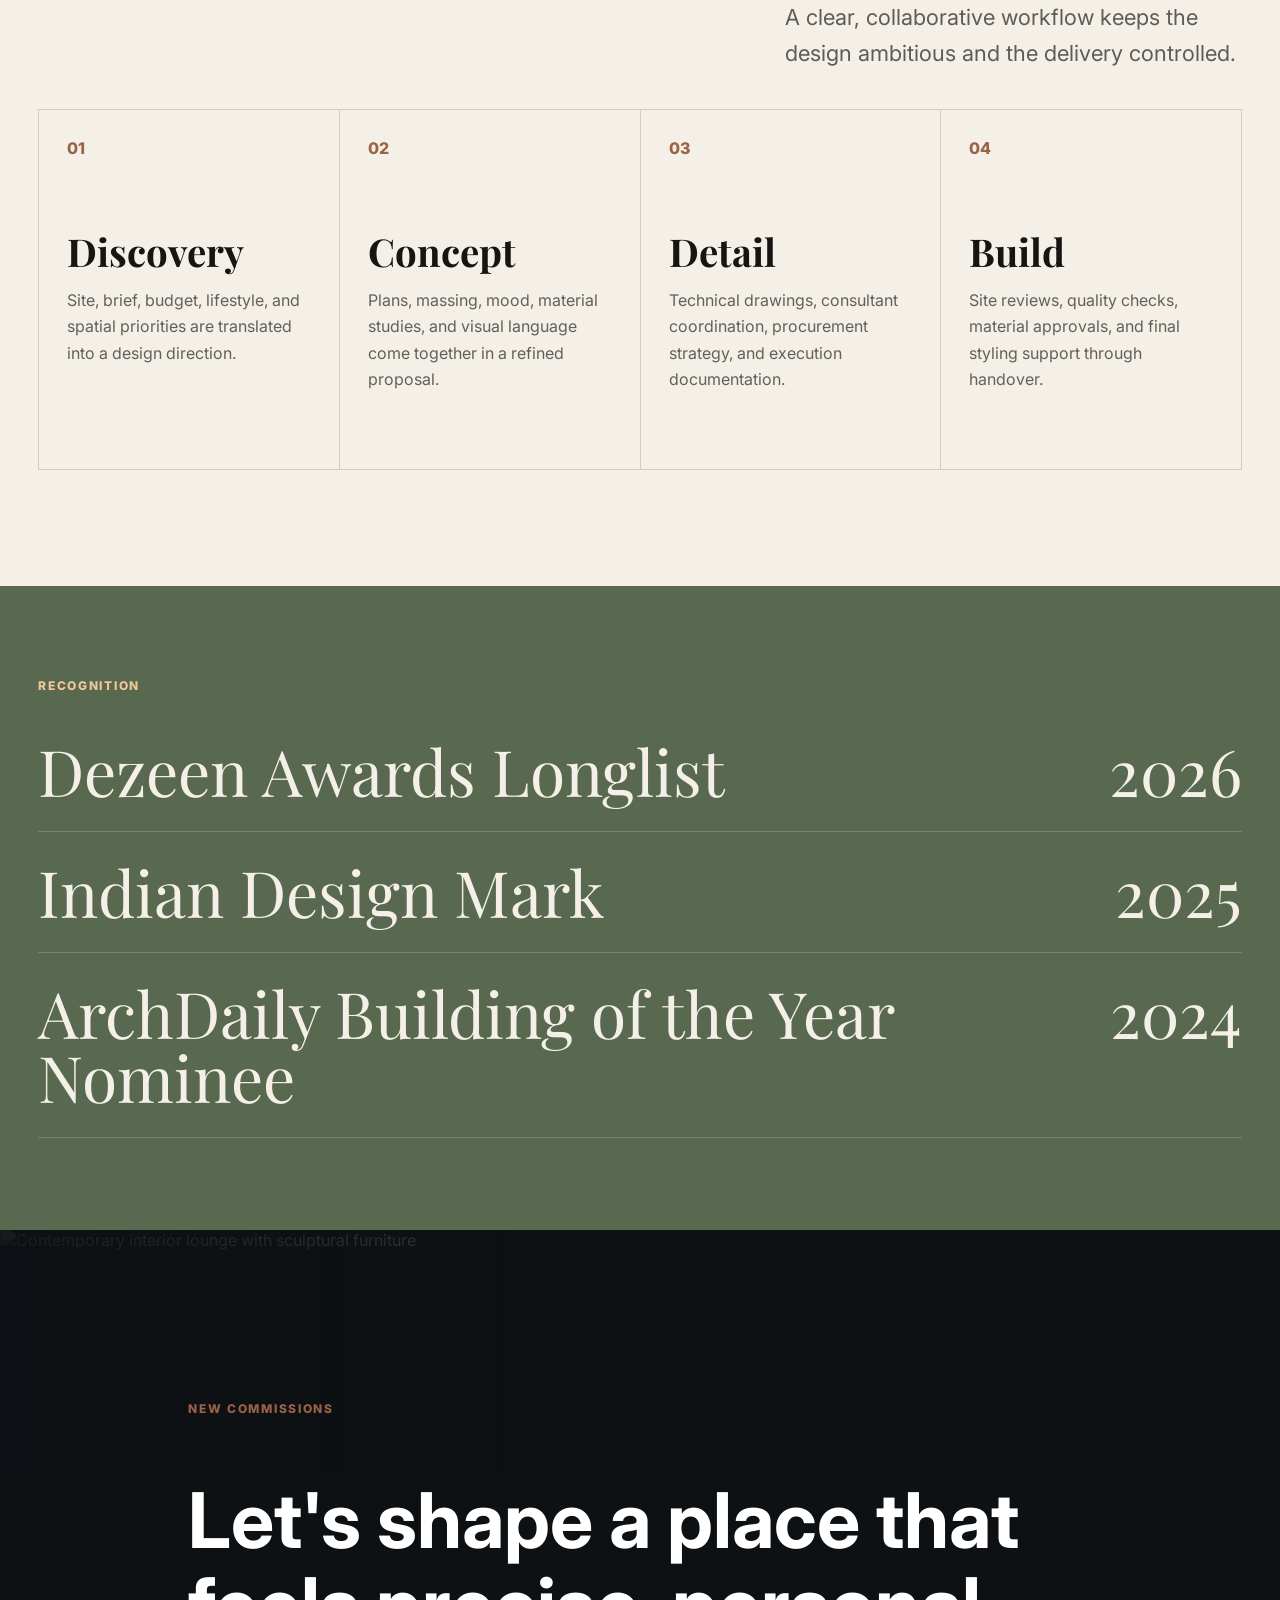
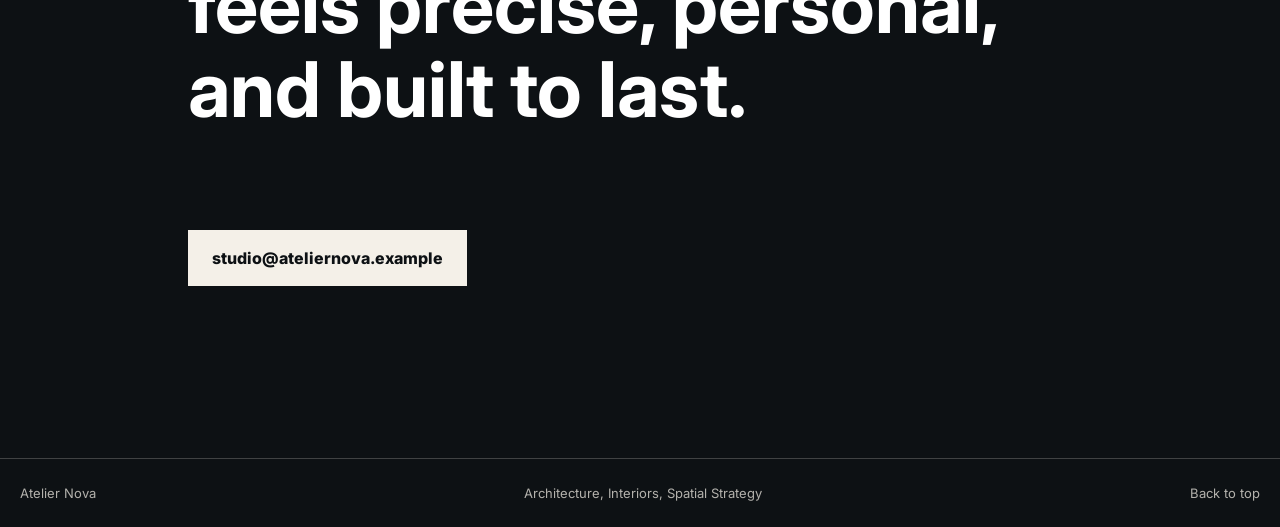
==== commit f575b6eb: "added new changes" ====
--- a/public/index.html
+++ b/public/index.html
@@ -30,6 +30,11 @@
             <a href="#process">Process</a>
             <a href="#contact">Contact</a>
         </nav>
+        <button class="menu-toggle" aria-label="Toggle menu" aria-expanded="false">
+            <span></span>
+            <span></span>
+            <span></span>
+        </button>
         <a class="header-cta magnetic" href="#contact">Start a Project</a>
     </header>
     <main id="top">
--- a/public/css/architecture.css
+++ b/public/css/architecture.css
@@ -13,6 +13,8 @@
   --serif: "Playfair Display", Georgia, serif;
   --sans: "Inter", Arial, sans-serif;
   --max: 1440px;
+  --gutter: clamp(14px, 3vw, 40px);
+  --section-y: clamp(68px, 9vw, 118px);
 }
 
 * {
@@ -29,6 +31,7 @@
   color: var(--ink);
   font-family: var(--sans);
   overflow-x: hidden;
+   min-width: 320px;
 }
 
 body.is-loading {
@@ -86,13 +89,26 @@
   grid-template-columns: 1fr auto 1fr;
   align-items: center;
   gap: 24px;
-  width: min(100% - 40px, var(--max));
-  margin: 18px auto 0;
-  padding: 12px 14px;
+  padding: 18px 40px;
   color: white;
   background: rgba(13, 17, 20, .32);
   border: 1px solid rgba(255, 255, 255, .16);
   backdrop-filter: blur(18px);
+}
+
+@media (max-width: 1024px) {
+  .site-header {
+    padding: 14px 24px;
+    gap: 18px;
+  }
+}
+
+@media (max-width: 768px) {
+  .site-header {
+    grid-template-columns: 1fr auto;
+    padding: 12px 16px;
+    gap: 12px;
+  }
 }
 
 .brand,
@@ -122,6 +138,12 @@
   white-space: nowrap;
 }
 
+@media (max-width: 768px) {
+  .brand__text {
+    display: none;
+  }
+}
+
 .nav {
   justify-content: center;
   gap: 6px;
@@ -139,6 +161,68 @@
 .nav a:focus-visible {
   color: white;
   background: rgba(255, 255, 255, .1);
+}
+
+@media (max-width: 768px) {
+  .nav {
+    display: none;
+  }
+
+  .nav.active {
+    display: flex;
+    flex-direction: column;
+    position: fixed;
+    top: 60px;
+    left: 0;
+    right: 0;
+    background: rgba(13, 17, 20, .95);
+    backdrop-filter: blur(18px);
+    border-bottom: 1px solid rgba(255, 255, 255, .16);
+    z-index: 40;
+    padding: 12px 0;
+  }
+
+  .nav a {
+    padding: 12px 20px;
+    border: none;
+  }
+}
+
+.menu-toggle {
+  display: none;
+  flex-direction: column;
+  gap: 5px;
+  background: none;
+  border: none;
+  cursor: pointer;
+  padding: 8px;
+  color: white;
+}
+
+.menu-toggle span {
+  width: 24px;
+  height: 2px;
+  background: white;
+  transition: all .3s ease;
+  display: block;
+}
+
+@media (max-width: 768px) {
+  .menu-toggle {
+    display: flex;
+  }
+
+  .menu-toggle.active span:nth-child(1) {
+    transform: rotate(45deg) translate(8px, 8px);
+  }
+
+  .menu-toggle.active span:nth-child(2) {
+    opacity: 0;
+  }
+
+  .menu-toggle.active span:nth-child(3) {
+    transform: rotate(-45deg) translate(7px, -7px);
+  }
 }
 
 .header-cta {
@@ -149,11 +233,18 @@
   background: var(--paper);
   font-size: 13px;
   font-weight: 800;
+  white-space: nowrap;
+}
+
+@media (max-width: 768px) {
+  .header-cta {
+    display: none;
+  }
 }
 
 .hero {
   position: relative;
-  min-height: 100vh;
+  min-height: 100svh;
   display: grid;
   align-items: end;
   overflow: hidden;
@@ -183,19 +274,34 @@
 
 .hero__content {
   position: relative;
-  width: min(100% - 40px, var(--max));
+  width: 100%;
+  max-width: var(--max);
   margin: 0 auto;
-  padding: 150px 0 118px;
+  padding: clamp(124px, 16vh, 180px) var(--gutter) clamp(136px, 16vh, 160px);
+}
+
+@media (max-width: 768px) {
+  .hero__content {
+    padding: clamp(100px, 14vh, 140px) var(--gutter) clamp(80px, 12vh, 120px);
+  }
 }
 
 .eyebrow,
 .section__kicker {
   margin: 0 0 18px;
   color: var(--clay);
-  font-size: 12px;
+  font-size: clamp(11px, 2vw, 12px);
   font-weight: 800;
   letter-spacing: .14em;
   text-transform: uppercase;
+}
+
+@media (max-width: 768px) {
+  .eyebrow,
+  .section__kicker {
+    font-size: 11px;
+    margin: 0 0 14px;
+  }
 }
 
 .circle-link {
@@ -218,21 +324,23 @@
 
 .hero__stats {
   position: absolute;
-  right: max(20px, calc((100vw - var(--max)) / 2));
-  bottom: 26px;
-  display: flex;
-  gap: 10px;
+  left: max(var(--gutter), calc((100vw - var(--max)) / 2));
+  right: max(var(--gutter), calc((100vw - var(--max)) / 2));
+  bottom: clamp(12px, 3vh, 28px);
+  display: grid;
+  grid-template-columns: repeat(3, minmax(0, 1fr));
+  gap: 8px;
 }
 
 .hero__stats span {
   display: grid;
-  min-width: 142px;
   padding: 13px 15px;
   color: rgba(255, 255, 255, .72);
   background: rgba(255, 255, 255, .08);
   border: 1px solid rgba(255, 255, 255, .14);
   backdrop-filter: blur(14px);
   font-size: 12px;
+  text-align: center;
 }
 
 .hero__stats strong {
@@ -240,70 +348,38 @@
   font-size: 24px;
 }
 
+@media (max-width: 768px) {
+  .hero__stats {
+    left: var(--gutter);
+    right: var(--gutter);
+    bottom: 16px;
+    gap: 6px;
+  }
+
+  .hero__stats span {
+    padding: 8px 10px;
+    font-size: 10px;
+  }
+
+  .hero__stats strong {
+    font-size: 16px;
+  }
+}
+
 .ticker {
   overflow: hidden;
+  width: 100%;
   color: var(--paper);
   background: var(--steel);
   border-top: 1px solid rgba(255, 255, 255, .08);
   border-bottom: 1px solid rgba(255, 255, 255, .08);
 }
 
-
-.circle-link {
-  flex: 0 0 auto;
-  display: grid;
-  place-items: center;
-  width: 134px;
-  aspect-ratio: 1;
-  border: 1px solid rgba(255, 255, 255, .34);
-  border-radius: 50%;
-  font-size: 13px;
-  font-weight: 800;
-  transition: background .3s ease, color .3s ease, transform .3s ease;
-}
-
-.circle-link:hover {
-  color: var(--night);
-  background: var(--paper);
-}
-
-.hero__stats {
-  position: absolute;
-  right: max(20px, calc((100vw - var(--max)) / 2));
-  bottom: 26px;
-  display: flex;
-  gap: 10px;
-}
-
-.hero__stats span {
-  display: grid;
-  min-width: 142px;
-  padding: 13px 15px;
-  color: rgba(255, 255, 255, .72);
-  background: rgba(255, 255, 255, .08);
-  border: 1px solid rgba(255, 255, 255, .14);
-  backdrop-filter: blur(14px);
-  font-size: 12px;
-}
-
-.hero__stats strong {
-  color: white;
-  font-size: 24px;
-}
-
-.ticker {
-  overflow: hidden;
-  color: var(--paper);
-  background: var(--steel);
-  border-top: 1px solid rgba(255, 255, 255, .08);
-  border-bottom: 1px solid rgba(255, 255, 255, .08);
-}
-
 .ticker__track {
   display: flex;
   width: max-content;
   gap: 34px;
-  padding: 16px 0;
+  padding: 16px var(--gutter);
   animation: ticker 26s linear infinite;
   will-change: transform;
 }
@@ -312,6 +388,7 @@
   font-family: var(--serif);
   font-size: clamp(22px, 3vw, 46px);
   white-space: nowrap;
+  flex-shrink: 0;
 }
 
 @keyframes ticker {
@@ -321,22 +398,47 @@
 }
 
 .section {
-  width: min(100% - 40px, var(--max));
+  width: 100%;
+  max-width: var(--max);
   margin: 0 auto;
-  padding: 118px 0;
+  padding: var(--section-y) var(--gutter);
 }
 
 .intro {
   display: grid;
   grid-template-columns: .32fr 1fr;
   gap: 64px;
+}
+
+@media (max-width: 1024px) {
+  .intro {
+    grid-template-columns: 1fr;
+    gap: 32px;
+  }
+}
+
+@media (max-width: 768px) {
+  .intro {
+    gap: 24px;
+  }
 }
 
 .intro h2,
 .section__heading h2,
 .statement h2,
 .contact h2 {
-  font-size: clamp(42px, 6vw, 104px);
+  font-size: clamp(28px, 6vw, 104px);
+  overflow-wrap: break-word;
+  line-height: 1.1;
+}
+
+@media (max-width: 768px) {
+  .intro h2,
+  .section__heading h2,
+  .statement h2,
+  .contact h2 {
+    font-size: 28px;
+  }
 }
 
 .intro p,
@@ -356,15 +458,49 @@
   margin-bottom: 38px;
 }
 
+@media (max-width: 1024px) {
+  .section__heading {
+    grid-template-columns: 1fr;
+    gap: 24px;
+  }
+}
+
+@media (max-width: 768px) {
+  .section__heading {
+    margin-bottom: 24px;
+  }
+}
+
 .project-grid {
   display: grid;
   grid-template-columns: repeat(4, minmax(0, 1fr));
   gap: 16px;
 }
 
+@media (max-width: 1440px) {
+  .project-grid {
+    grid-template-columns: repeat(2, minmax(0, 1fr));
+  }
+
+  .project-card--large {
+    grid-column: span 1;
+  }
+
+  .project-card--wide {
+    grid-column: span 1;
+  }
+}
+
+@media (max-width: 768px) {
+  .project-grid {
+    grid-template-columns: 1fr;
+    gap: 12px;
+  }
+}
+
 .project-card {
   position: relative;
-  min-height: 560px;
+   min-height: clamp(440px, 46vw, 560px);
   padding: 24px;
   display: flex;
   flex-direction: column;
@@ -375,13 +511,24 @@
   isolation: isolate;
 }
 
+@media (max-width: 768px) {
+  .project-card {
+    min-height: 280px;
+    padding: 16px;
+  }
+}
+
 .project-card--large {
   grid-column: span 2;
-  min-height: 720px;
+  min-height: clamp(540px, 56vw, 720px);
 }
 
 .project-card--wide {
   grid-column: span 2;
+    font-family: var(--serif);
+  font-size: clamp(34px, 4.8vw, 82px);
+  line-height: .98;
+  overflow-wrap: break-word;
 }
 
 .project-card img {
@@ -432,10 +579,29 @@
   border: 1px solid var(--line);
 }
 
+@media (max-width: 1024px) {
+  .service-list {
+    grid-template-columns: repeat(2, minmax(0, 1fr));
+  }
+}
+
+@media (max-width: 768px) {
+  .service-list {
+    grid-template-columns: 1fr;
+  }
+}
+
 .service-list article {
   min-height: 330px;
   padding: 34px;
   background: var(--paper);
+}
+
+@media (max-width: 768px) {
+  .service-list article {
+    min-height: auto;
+    padding: 24px;
+  }
 }
 
 .service-list span,
@@ -467,16 +633,35 @@
   color: white;
 }
 
+@media (max-width: 1024px) {
+  .statement {
+    min-height: auto;
+    grid-template-columns: 1fr;
+  }
+}
+
 .statement__image {
   min-height: 560px;
   overflow: hidden;
 }
 
+@media (max-width: 768px) {
+  .statement__image {
+    min-height: 300px;
+  }
+}
+
 .statement__copy {
   align-self: center;
   padding: 72px clamp(30px, 6vw, 110px);
 }
 
+@media (max-width: 768px) {
+  .statement__copy {
+    padding: 40px 20px;
+  }
+}
+
 .statement h2 {
   max-width: 820px;
 }
@@ -486,6 +671,18 @@
   grid-template-columns: repeat(4, minmax(0, 1fr));
   border-top: 1px solid var(--line);
   border-left: 1px solid var(--line);
+}
+
+@media (max-width: 1024px) {
+  .timeline {
+    grid-template-columns: repeat(2, minmax(0, 1fr));
+  }
+}
+
+@media (max-width: 768px) {
+  .timeline {
+    grid-template-columns: 1fr;
+  }
 }
 
 .timeline article {
@@ -495,14 +692,22 @@
   border-bottom: 1px solid var(--line);
 }
 
+@media (max-width: 768px) {
+  .timeline article {
+    min-height: auto;
+    padding: 24px;
+  }
+}
+
 .awards {
   color: var(--paper);
   background: var(--moss);
 }
 .awards__inner {
-  width: min(100% - 40px, var(--max));
+  width: 100%;
+  max-width: var(--max);
   margin: 0 auto;
-  padding: 92px 0;
+  padding: 92px var(--gutter);
 }
 
 .awards .section__kicker {
@@ -522,7 +727,7 @@
 
 .contact {
   position: relative;
-  min-height: 92vh;
+  min-height: 92svh;
   display: grid;
   align-items: center;
   padding: 110px 20px;
@@ -531,6 +736,13 @@
   background: var(--night);
 }
 
+@media (max-width: 768px) {
+  .contact {
+    min-height: auto;
+    padding: 60px 20px;
+  }
+}
+
 .contact__media {
   position: absolute;
   inset: 0;
@@ -547,16 +759,33 @@
 .contact__panel {
   position: relative;
   width: min(100%, 980px);
-  margin-left: max(0px, calc((100vw - var(--max)) / 2));
+  margin: 0 auto;
+  padding: 0 var(--gutter);
+}
+
+@media (max-width: 768px) {
+  .contact__panel {
+    width: 100%;
+  }
 }
 
 .contact__mail {
   display: inline-flex;
+   max-width: 100%;
   margin-top: 34px;
   padding: 18px 24px;
   color: var(--night);
   background: var(--paper);
   font-weight: 800;
+  overflow-wrap: anywhere;
+  text-align: center;
+}
+
+@media (max-width: 768px) {
+  .contact__mail {
+    font-size: 13px;
+    padding: 14px 18px;
+  }
 }
 
 .contact__details {
@@ -565,6 +794,7 @@
   gap: 18px;
   margin-top: 22px;
   color: rgba(255, 255, 255, .72);
+  display: none;
 }
 
 .footer {
@@ -578,9 +808,27 @@
   font-size: 13px;
 }
 
+@media (max-width: 768px) {
+  .footer {
+    flex-direction: column;
+    gap: 12px;
+    padding: 20px 14px;
+    text-align: center;
+  }
+}
+
 [data-animate],
 .split-text {
   opacity: 0;
+}
+
+.split-line {
+  display: inline-block;
+  margin-right: 0.25em;
+}
+
+.split-line:last-child {
+  margin-right: 0;
 }
 
 .gsap-ready [data-animate],
@@ -641,10 +889,13 @@
   .hero__content {
     width: calc(100% - 28px);
     padding: 120px 0 190px;
+    padding-bottom: 172px;
   }
 
   .hero__title {
-    font-size: clamp(52px, 16vw, 86px);
+     max-width: 1040px;
+    font-size: clamp(48px, 10.8vw, 178px);
+  overflow-wrap: break-word;
   }
 
   .hero__bottom {
@@ -687,7 +938,7 @@
   .project-card,
   .project-card--large,
   .project-card--wide {
-    min-height: 440px;
+    min-height: 520px;
     padding: 18px;
   }
 
@@ -697,13 +948,44 @@
 
   .statement {
     min-height: auto;
+     min-height: auto;
+  }
+
+  .statement__image {
+    min-height: 480px;
+  }
+
+  .statement__copy {
+    padding: 76px var(--gutter);
+  }
+}
+
+@media (max-width: 920px) {
+  .service-list,
+  .timeline {
+    grid-template-columns: repeat(2, minmax(0, 1fr));
   }
 
   .statement__image {
     min-height: 410px;
   }
- .statement__copy {
+
+  .statement__copy {
     padding: 58px 20px;
+  }
+
+  .service-list article,
+  .timeline article {
+    min-height: 280px;
+  }
+
+  .service-list h3,
+  .timeline h3 {
+    margin-top: 48px;
+  }
+
+  .award-row {
+    font-size: clamp(30px, 7vw, 64px);
   }
 
   .award-row {
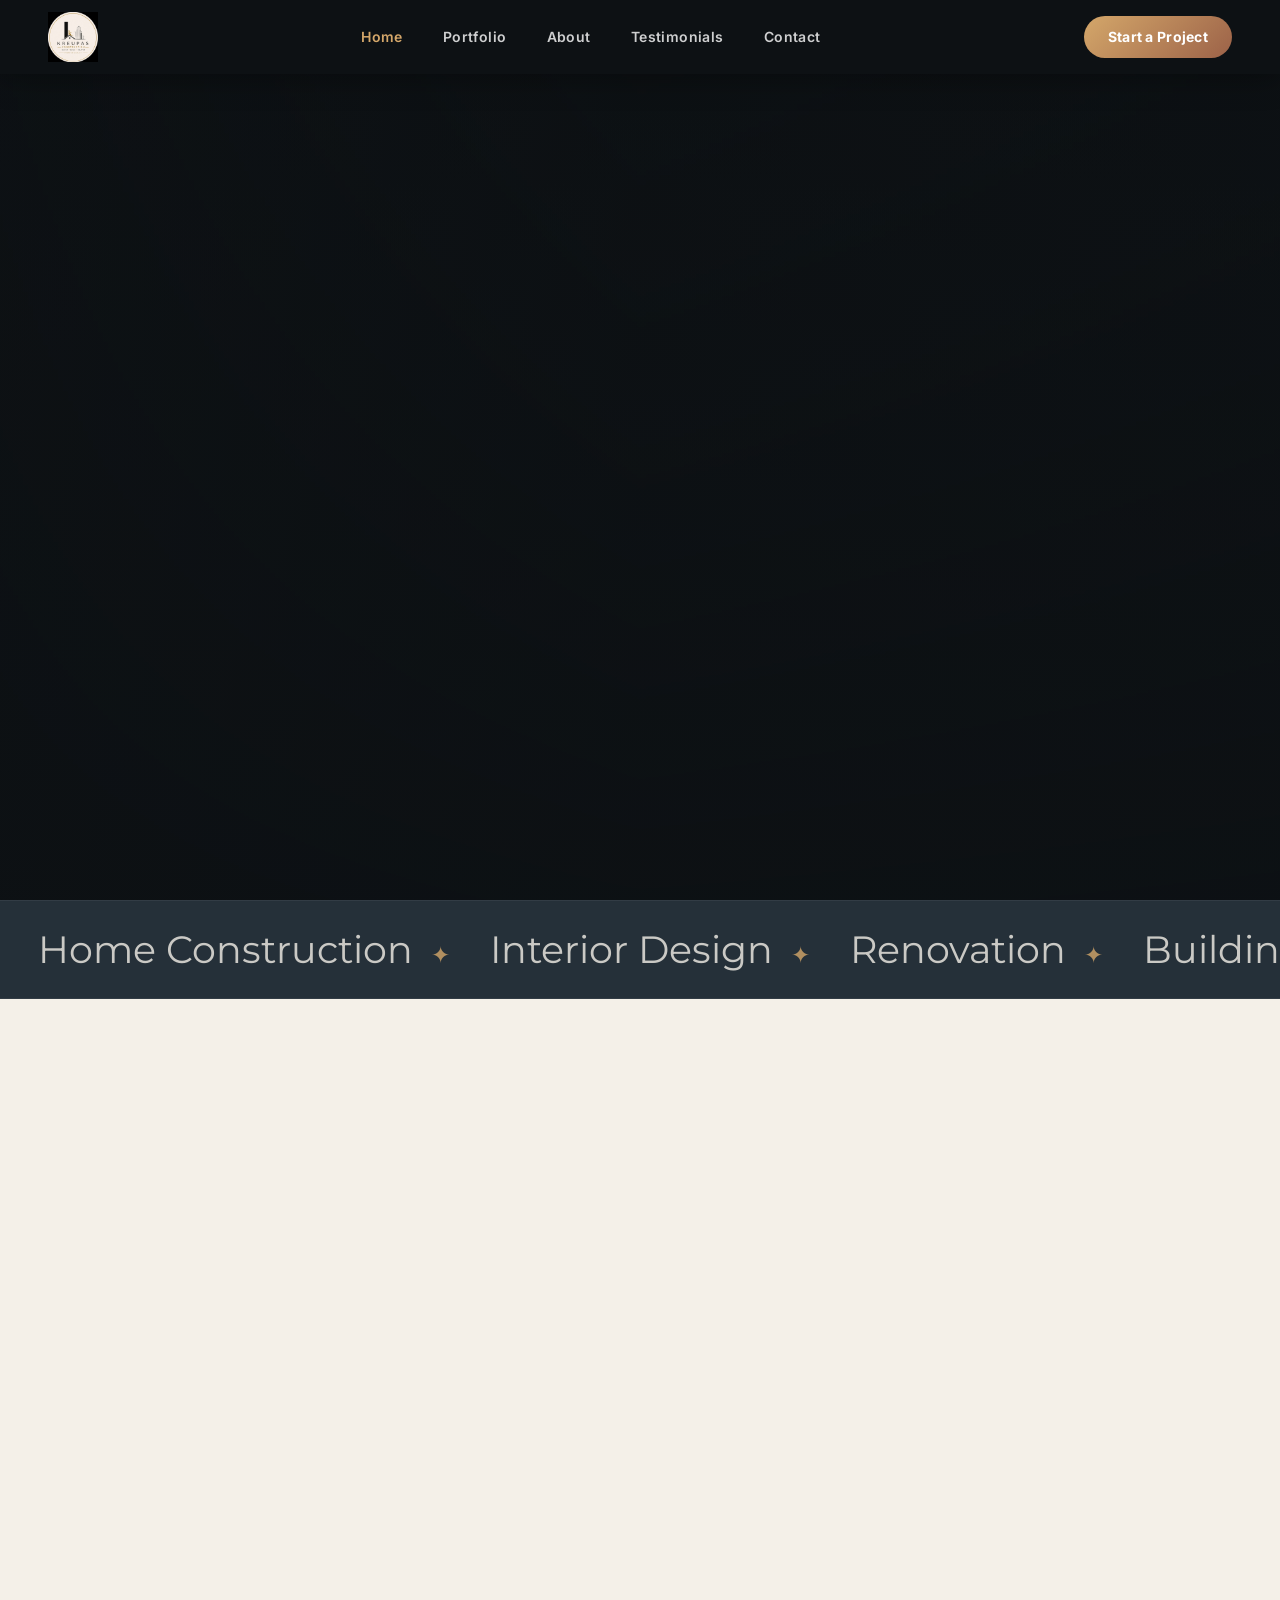
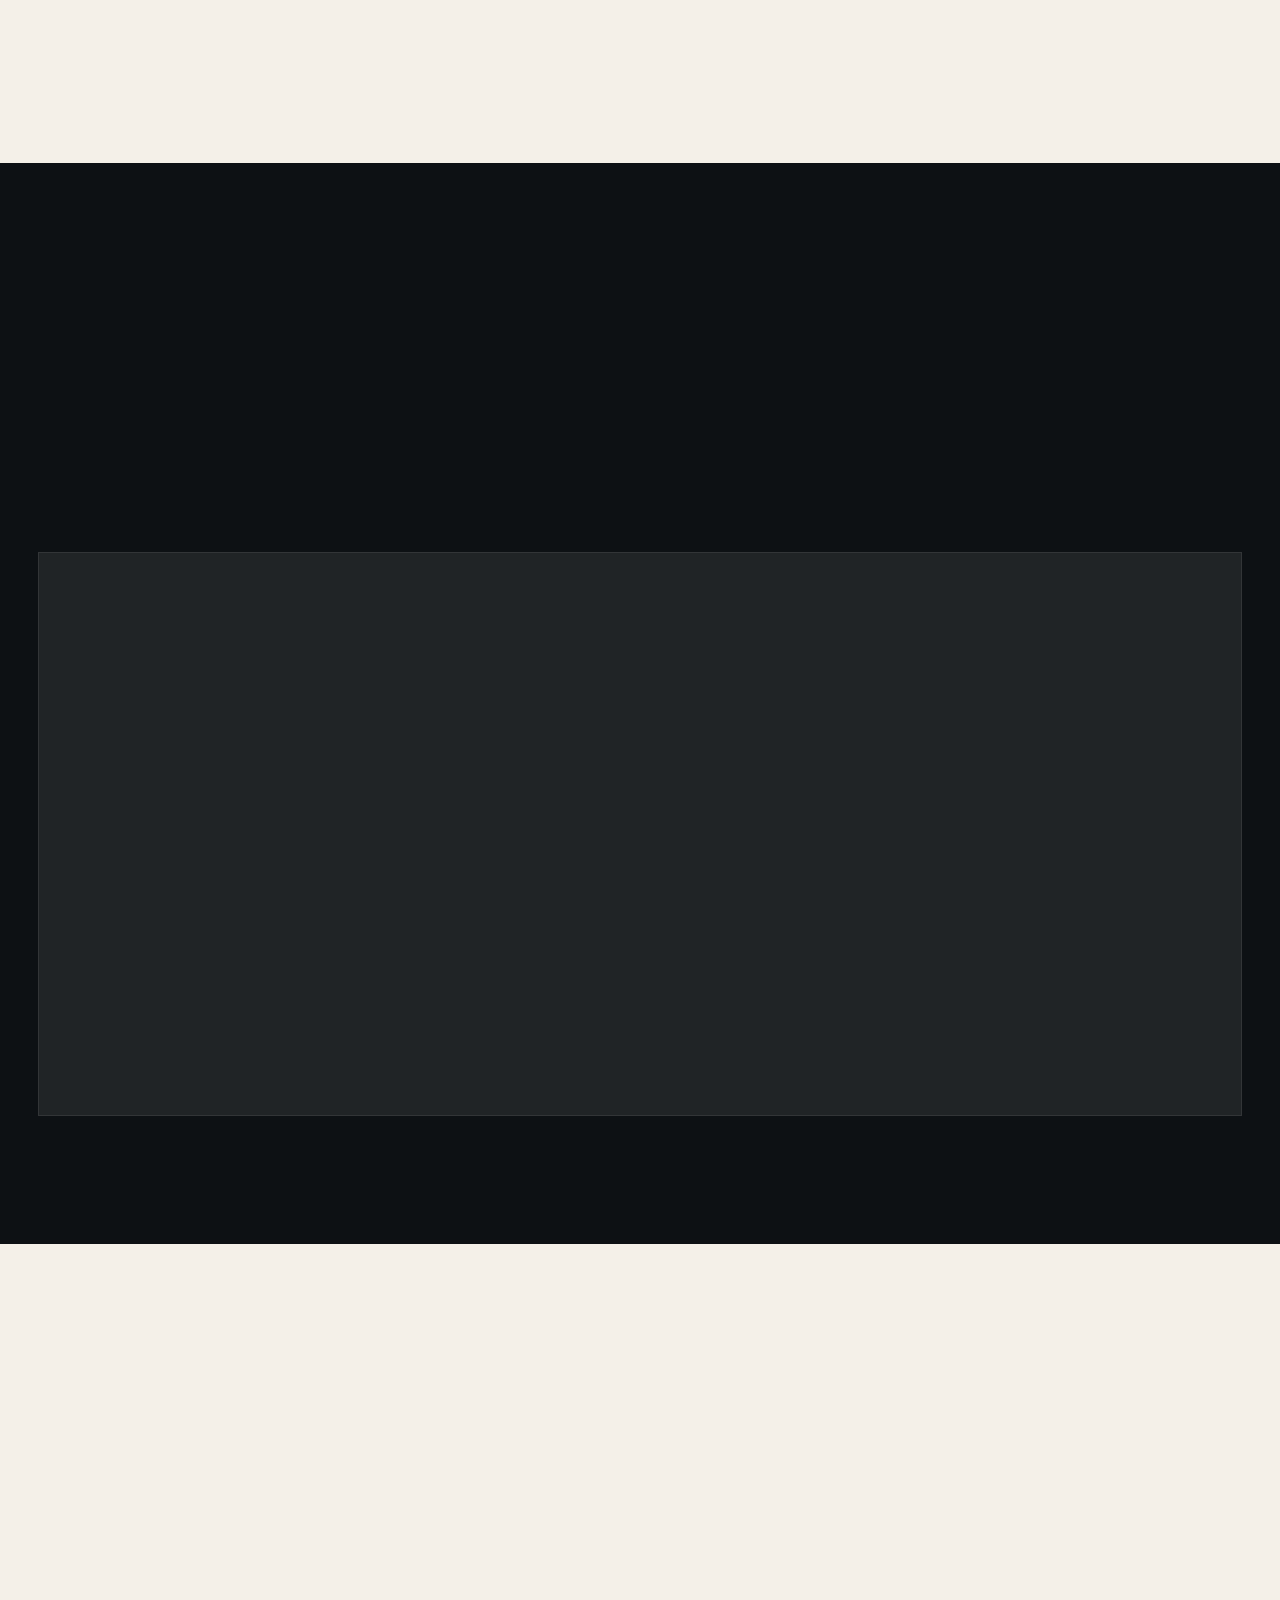
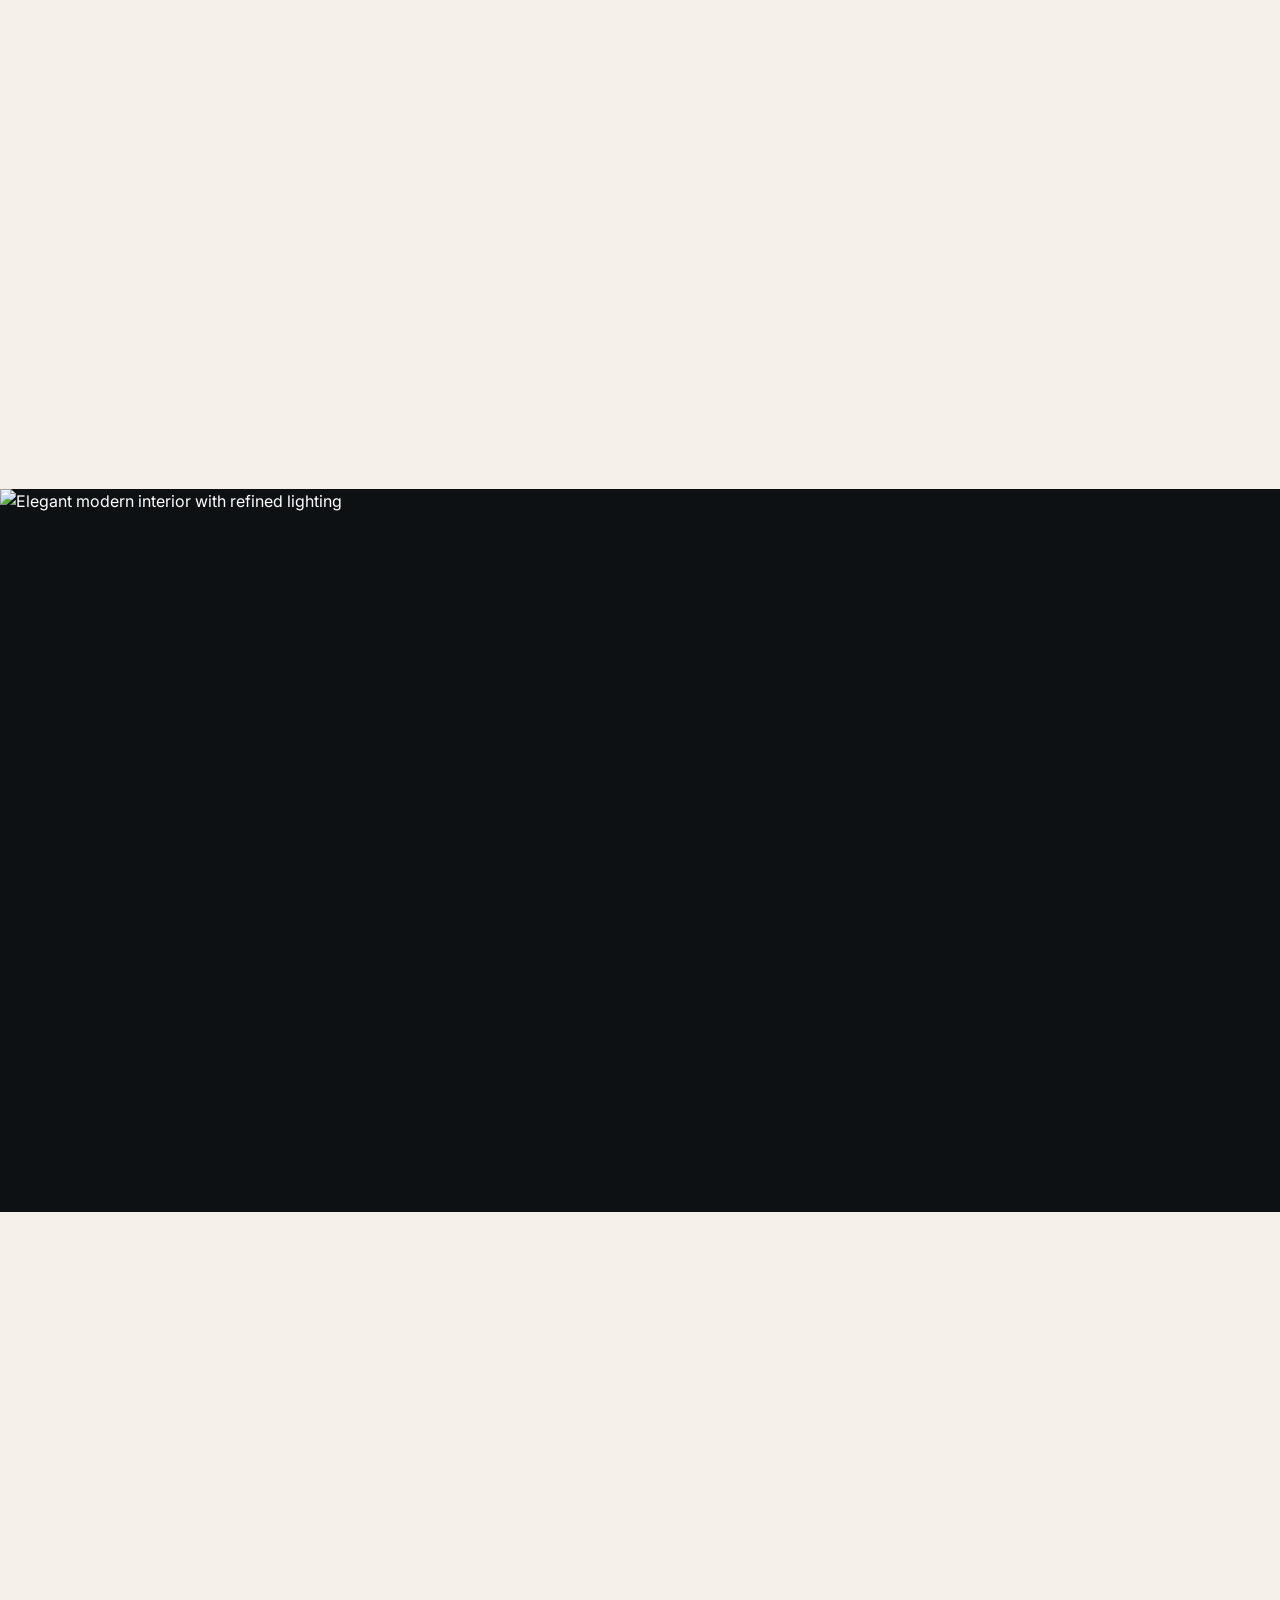
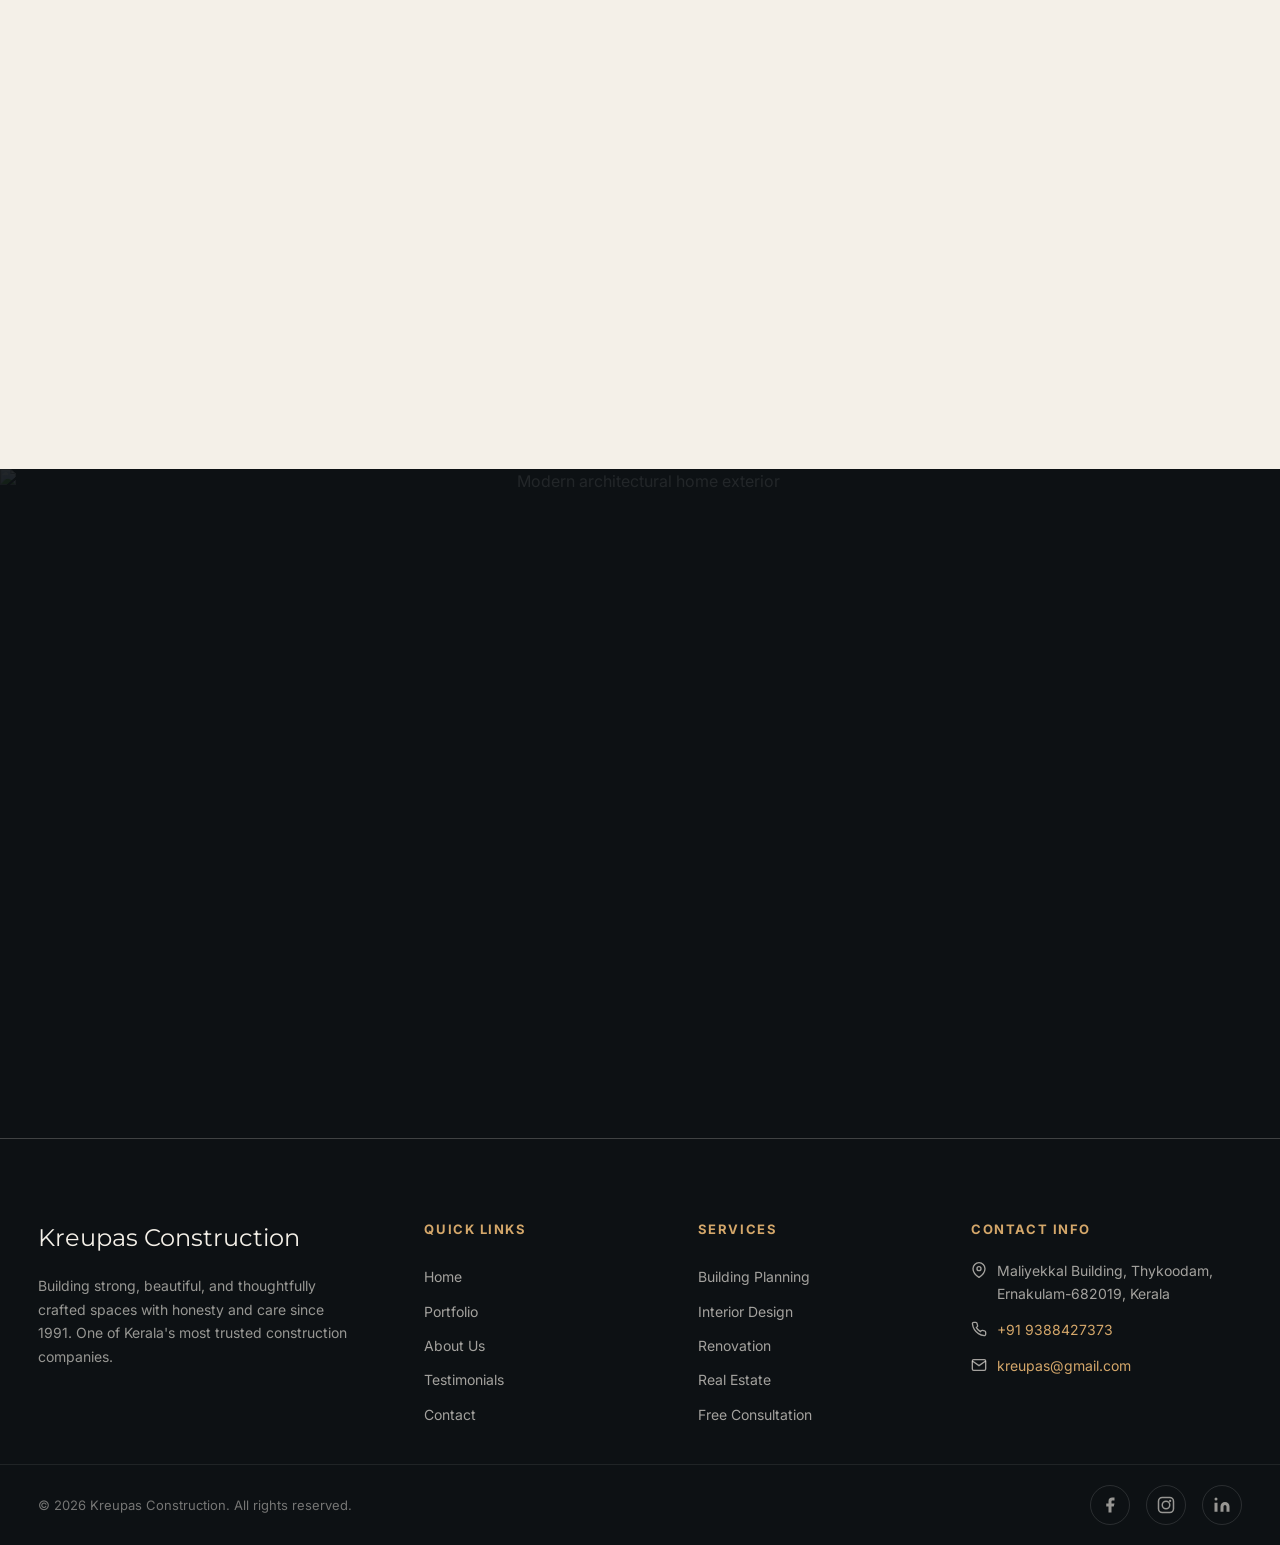
==== commit ceedd888: "added new pages and maked the website more futuristic" ====
--- a/public/index.html
+++ b/public/index.html
@@ -1,264 +1,387 @@
-<!doctype html>
+<!DOCTYPE html>
 <html lang="en">
 
 <head>
     <meta charset="UTF-8">
     <meta name="viewport" content="width=device-width, initial-scale=1.0">
     <meta name="description"
-        content="Atelier Nova is a high-end architecture studio showcasing residential, cultural, and hospitality work.">
-    <title>Atelier Nova | Architecture Studio</title>
+        content="Kreupas Construction — 35+ years of building strong, beautiful homes in Kerala with genuine care, honest work, and quality you can trust.">
+    <title>Kreupas Construction | Kerala's Premier Construction Company</title>
     <link rel="preconnect" href="https://fonts.googleapis.com">
     <link rel="preconnect" href="https://fonts.gstatic.com" crossorigin>
     <link
-        href="https://fonts.googleapis.com/css2?family=Inter:wght@400;500;600;700;800&family=Playfair+Display:wght@600;700&display=swap"
+        href="https://fonts.googleapis.com/css2?family=Inter:wght@400;500;600;700;800&family=Montserrat:wght@400;500;600;700;800;900&display=swap"
         rel="stylesheet">
-    <link rel="stylesheet" href="./css/architecture.css">
+    <link rel="stylesheet" href="./css/global.css?v=4">
+    <link rel="stylesheet" href="./css/home.css">
 </head>
 
-<body>
+<body class="is-loading">
+    <!-- Page Loader -->
+    <div class="page-loader" id="pageLoader">
+        <svg class="loader-svg" viewBox="0 0 1600 200">
+            <text x="50%" y="50%" dominant-baseline="middle" text-anchor="middle"
+                class="loader-text loader-text--bg">KREUPAS CONSTRUCTIONS</text>
+            <text x="50.2%" y="51%" dominant-baseline="middle" text-anchor="middle"
+                class="loader-text loader-text--fg">KREUPAS CONSTRUCTIONS</text>
+        </svg>
+    </div>
+
     <div class="progress" aria-hidden="true"></div>
     <div class="cursor" aria-hidden="true"></div>
 
-    <header class="site-header" data-animate="fade">
-        <a class="brand" href="#top" aria-label="Atelier Nova home">
-            <span class="brand__mark">AN</span>
-            <span class="brand__text">Atelier Nova</span>
+    <!-- Header -->
+    <header class="site-header" id="siteHeader">
+        <a class="brand" href="./index.html" aria-label="Kreupas Construction Home">
+            <img src="./assets/WhatsApp Image 2026-05-27 at 9.12.28 PM.jpeg" alt="Kreupas Construction Logo"
+                class="brand__logo">
         </a>
-        <nav class="nav" aria-label="Primary navigation">
-            <a href="#work">Work</a>
-            <a href="#studio">Studio</a>
-            <a href="#process">Process</a>
-            <a href="#contact">Contact</a>
+
+        <!-- Desktop nav links -->
+        <nav class="nav" id="mainNav" aria-label="Primary navigation">
+            <!-- Desktop-only links (visible via .nav a on desktop) -->
+            <a href="./index.html" class="active">Home</a>
+            <a href="./portfolio.html">Portfolio</a>
+            <a href="./about.html">About</a>
+            <a href="./testimonials.html">Testimonials</a>
+            <a href="./contact.html">Contact</a>
+
+            <!-- Mobile Premium Full-Screen Nav -->
+            <div class="mobile-nav-overlay">
+                <div class="mobile-nav-bg">
+                    <img src="https://images.unsplash.com/photo-1600585154340-be6161a56a0c?auto=format&fit=crop&w=1200&q=80"
+                        alt="Architecture">
+                    <div class="mobile-nav-bg-gradient"></div>
+                </div>
+                <div class="mobile-nav-content">
+                    <nav class="mobile-nav-links">
+                        <a href="./index.html" class="active">Home</a>
+                        <a href="./portfolio.html">Portfolio</a>
+                        <a href="./about.html">About</a>
+                        <a href="./testimonials.html">Testimonials</a>
+                        <a href="./contact.html">Contact</a>
+                    </nav>
+                    <div class="mobile-nav-footer">
+                        <div class="mobile-nav-footer-col">
+                            <span>Inquiries</span>
+                            <a href="tel:+919388427373">+91 9388427373</a>
+                        </div>
+                        <div class="mobile-nav-footer-col">
+                            <span>Office</span>
+                            <a href="https://maps.app.goo.gl/NjaLJdQro2mwLN176" target="_blank">Ernakulam, Kerala</a>
+                        </div>
+                    </div>
+                </div>
+            </div>
         </nav>
-        <button class="menu-toggle" aria-label="Toggle menu" aria-expanded="false">
-            <span></span>
-            <span></span>
-            <span></span>
+
+        <button class="menu-toggle" id="menuToggle" aria-label="Toggle menu" aria-expanded="false">
+            <span></span><span></span><span></span>
         </button>
-        <a class="header-cta magnetic" href="#contact">Start a Project</a>
+        <a class="header-cta magnetic" href="./contact.html">Start a Project</a>
     </header>
+
     <main id="top">
-        <section class="hero" aria-label="Architecture studio introduction">
+        <!-- ══ HERO ══ -->
+        <section class="hero" aria-label="Welcome to Kreupas Construction">
             <div class="hero__media" data-parallax>
-                <img src="https://images.unsplash.com/photo-1494526585095-c41746248156?auto=format&fit=crop&w=1800&q=85"
-                    alt="Modern hillside residence with warm interior lighting">
+                <img src="https://images.unsplash.com/photo-1600596542815-ffad4c1539a9?auto=format&fit=crop&w=1920&q=85"
+                    alt="Modern luxury residence in Kerala with warm lighting at dusk">
             </div>
             <div class="hero__scrim"></div>
             <div class="hero__content">
-                <p class="eyebrow split-text">Architecture / Interiors / Spatial Strategy</p>
-                <h1 class="hero__title split-text">Quiet buildings with a lasting point of view.</h1>
+                <p class="hero__eyebrow split-text">Construction / Interiors / Renovation</p>
+                <h1 class="hero__title split-text">Your Vision, Our Craft — 35 Years of Building with Precision</h1>
                 <div class="hero__bottom" data-animate="fade-up">
-                    <p>We design private homes, hospitality spaces, and cultural places where proportion, light, and
-                        material craft do the heavy lifting.</p>
-                    <a class="circle-link magnetic" href="#work" aria-label="View featured architecture work">
+                    <p>For 35 years, we’ve built and renovated homes with genuine care, honest work, and quality you can
+                        trust — making us one of the best construction companies in Kerala.</p>
+                    <a class="circle-link magnetic" href="./portfolio.html" aria-label="View our portfolio">
                         <span>View Work</span>
                     </a>
                 </div>
             </div>
             <div class="hero__stats" data-animate="fade-up">
-                <span><strong>42</strong> built projects</span>
-                <span><strong>11</strong> cities</span>
-                <span><strong>08</strong> design awards</span>
-            </div>
-        </section>
-
-        <section class="ticker" aria-label="Studio disciplines">
+                <div class="stat"><span class="stat__number" data-count="352">0</span><span class="stat__label">Projects
+                        Completed</span></div>
+                <div class="stat"><span class="stat__number" data-count="120">0</span><span class="stat__label">Happy
+                        Customers</span></div>
+                <div class="stat"><span class="stat__number" data-count="35">0</span><span class="stat__label">Years
+                        Experience</span></div>
+            </div>
+        </section>
+
+        <!-- ══ TICKER ══ -->
+        <section class="ticker" aria-label="Our expertise">
             <div class="ticker__track">
-                <span>Residential Architecture</span>
-                <span>Urban Villas</span>
-                <span>Hospitality Interiors</span>
-                <span>Cultural Spaces</span>
-                <span>Adaptive Reuse</span>
-                <span>Landscape Integration</span>
-                <span>Residential Architecture</span>
-                <span>Urban Villas</span>
-                <span>Hospitality Interiors</span>
-                <span>Cultural Spaces</span>
-            </div>
-        </section>
-
-        <section class="section intro" id="studio">
-            <div class="section__kicker" data-animate="fade-up">Studio</div>
-            <div class="intro__text">
-                <h2 class="split-text">Architecture shaped by climate, context, and human rhythm.</h2>
-                <p data-animate="fade-up">Atelier Nova creates refined spatial experiences for clients who care about
-                    longevity. Our work moves between restrained luxury and practical precision: calm volumes, exact
-                    details, and spaces that age gracefully.</p>
-            </div>
-        </section>
-
-        <section class="section work" id="work">
-            <div class="section__heading">
-                <div>
-                    <p class="section__kicker" data-animate="fade-up">Selected Work</p>
-                    <h2 class="split-text">Featured projects</h2>
-                </div>
-                <p data-animate="fade-up">A curated view of residences, retreats, and public interiors designed with
-                    deep attention to setting and sequence.</p>
-            </div>
-
-            <div class="project-grid">
-                <article class="project-card project-card--large" data-animate="project">
-                    <img src="https://images.unsplash.com/photo-1600607687939-ce8a6c25118c?auto=format&fit=crop&w=1400&q=85"
-                        alt="Minimal contemporary house with broad glass facade">
-                    <div class="project-card__meta">
-                        <span>Residence</span>
-                        <span>Kochi, 2026</span>
+                <span>Home Construction</span><span>Interior Design</span><span>Renovation</span>
+                <span>Building Planning</span><span>Real Estates</span><span>Office Spaces</span>
+                <span>Home Construction</span><span>Interior Design</span><span>Renovation</span>
+                <span>Building Planning</span><span>Real Estates</span><span>Office Spaces</span>
+            </div>
+        </section>
+
+        <!-- ══ ABOUT PREVIEW ══ -->
+        <section class="section" id="about-preview">
+            <div class="about-preview">
+                <div class="about-preview__image" data-animate="fade-up">
+                    <img src="https://images.unsplash.com/photo-1600585154340-be6161a56a0c?auto=format&fit=crop&w=900&q=85"
+                        alt="Beautiful completed home project by Kreupas Construction">
+                    <div class="about-preview__badge">
+                        <strong>35+</strong>
+                        <span>Years</span>
                     </div>
-                    <h3>Courtyard House</h3>
-                </article>
-                <article class="project-card" data-animate="project">
-                    <img src="https://images.unsplash.com/photo-1600566753190-17f0baa2a6c3?auto=format&fit=crop&w=1000&q=85"
-                        alt="Elegant modern living space with neutral palette">
-                    <div class="project-card__meta">
-                        <span>Interior</span>
-                        <span>Bengaluru, 2025</span>
-                    </div>
-                    <h3>Monolith Loft</h3>
-                </article>
-                <article class="project-card" data-animate="project">
-                    <img src="https://images.unsplash.com/photo-1511818966892-d7d671e672a2?auto=format&fit=crop&w=1000&q=85"
-                        alt="Architectural stair and warm timber interior">
-                    <div class="project-card__meta">
-                        <span>Hospitality</span>
-                        <span>Goa, 2025</span>
-                    </div>
-                    <h3>Tide Pavilion</h3>
-                </article>
-                <article class="project-card project-card--wide" data-animate="project">
-                    <img src="https://images.unsplash.com/photo-1600585154340-be6161a56a0c?auto=format&fit=crop&w=1400&q=85"
-                        alt="Modern house exterior framed by greenery">
-                    <div class="project-card__meta">
-                        <span>Villa</span>
-                        <span>Coimbatore, 2024</span>
-                    </div>
-                    <h3>Garden Edge Villa</h3>
-                </article>
-            </div>
-        </section>
-
-        <section class="section services">
-            <div class="section__heading">
-                <div>
-                    <p class="section__kicker" data-animate="fade-up">Capabilities</p>
-                    <h2 class="split-text">What we design</h2>
-                </div>
-            </div>
-            <div class="service-list">
-                <article data-animate="fade-up">
-                    <span>01</span>
-                    <h3>Private Residences</h3>
-                    <p>Ground-up homes, villas, and retreats with a clear architectural language and rigorous detail
-                        control.</p>
-                </article>
-                <article data-animate="fade-up">
-                    <span>02</span>
-                    <h3>Interior Architecture</h3>
-                    <p>Spatial planning, custom furniture, lighting, finishes, and material palettes for elevated
-                        everyday use.</p>
-                </article>
-                <article data-animate="fade-up">
-                    <span>03</span>
-                    <h3>Hospitality & Culture</h3>
-                    <p>Restaurants, boutique stays, galleries, and experience-led spaces with atmosphere and operational
-                        clarity.</p>
-                </article>
-            </div>
-        </section>
-
+                </div>
+                <div class="about-preview__content" data-animate="fade-up">
+                    <p class="section__kicker">About Us</p>
+                    <h2 class="split-text">Building Homes with Honesty, Care & Precision</h2>
+                    <p>We are a Kerala-based construction company dedicated to creating strong, beautiful, and
+                        thoughtfully crafted spaces with honesty and care. From building new homes to transforming
+                        existing ones, we focus on quality, clarity, and customer satisfaction.</p>
+                    <p>Backed by over 35 years of experience, we've earned the trust of families across Ernakulam and
+                        beyond.</p>
+                    <a href="./about.html" class="btn btn--primary" style="margin-top: 12px;">
+                        <span>Know More</span>
+                        <svg width="16" height="16" viewBox="0 0 24 24" fill="none" stroke="currentColor"
+                            stroke-width="2">
+                            <path d="M5 12h14M12 5l7 7-7 7" />
+                        </svg>
+                    </a>
+                </div>
+            </div>
+        </section>
+
+        <!-- ══ SERVICES ══ -->
+        <section class="services-section">
+            <div class="section">
+                <div class="section__heading" data-animate="fade-up">
+                    <p class="section__kicker">Our Services</p>
+                    <h2 class="split-text">Every Space Counts</h2>
+                    <p>Comprehensive construction and design services tailored to your needs and lifestyle.</p>
+                </div>
+                <div class="service-grid">
+                    <article class="service-card" data-animate="fade-up">
+                        <span class="service-card__num">01</span>
+                        <svg class="service-card__icon" viewBox="0 0 48 48" fill="none" stroke="currentColor"
+                            stroke-width="1.5">
+                            <rect x="6" y="14" width="36" height="28" rx="2" />
+                            <path d="M6 22h36M24 14V6M18 6h12" />
+                        </svg>
+                        <h3>Building Planning</h3>
+                        <p>We create practical and well-designed plans that set your project on the right path from day
+                            one.</p>
+                    </article>
+                    <article class="service-card" data-animate="fade-up">
+                        <span class="service-card__num">02</span>
+                        <svg class="service-card__icon" viewBox="0 0 48 48" fill="none" stroke="currentColor"
+                            stroke-width="1.5">
+                            <path d="M8 42h32M12 42V20l12-10 12 10v22" />
+                            <rect x="20" y="30" width="8" height="12" />
+                        </svg>
+                        <h3>Renovating Space</h3>
+                        <p>We upgrade and refresh old spaces to make them more functional, modern, and beautiful.</p>
+                    </article>
+                    <article class="service-card" data-animate="fade-up">
+                        <span class="service-card__num">03</span>
+                        <svg class="service-card__icon" viewBox="0 0 48 48" fill="none" stroke="currentColor"
+                            stroke-width="1.5">
+                            <rect x="4" y="8" width="40" height="32" rx="2" />
+                            <path d="M4 20h40M16 20v20" />
+                        </svg>
+                        <h3>Interior Design</h3>
+                        <p>We design interiors that balance style, comfort, and your personal taste for spaces that feel
+                            like home.</p>
+                    </article>
+                    <article class="service-card" data-animate="fade-up">
+                        <span class="service-card__num">04</span>
+                        <svg class="service-card__icon" viewBox="0 0 48 48" fill="none" stroke="currentColor"
+                            stroke-width="1.5">
+                            <path d="M6 42l14-14M20 28l8-8 14 14" />
+                            <circle cx="16" cy="16" r="4" />
+                            <rect x="4" y="4" width="40" height="40" rx="2" />
+                        </svg>
+                        <h3>Real Estate</h3>
+                        <p>We guide you in choosing the right property with clear, reliable support and expert advice.
+                        </p>
+                    </article>
+                    <article class="service-card" data-animate="fade-up">
+                        <span class="service-card__num">05</span>
+                        <svg class="service-card__icon" viewBox="0 0 48 48" fill="none" stroke="currentColor"
+                            stroke-width="1.5">
+                            <rect x="8" y="12" width="32" height="28" rx="2" />
+                            <path d="M16 24h16M16 32h10" />
+                            <path d="M20 12V8M28 12V8" />
+                        </svg>
+                        <h3>Small Offices</h3>
+                        <p>We create efficient, comfortable small office spaces designed for productivity and
+                            professionalism.</p>
+                    </article>
+                    <article class="service-card" data-animate="fade-up">
+                        <span class="service-card__num">06</span>
+                        <svg class="service-card__icon" viewBox="0 0 48 48" fill="none" stroke="currentColor"
+                            stroke-width="1.5">
+                            <circle cx="24" cy="24" r="18" />
+                            <path d="M24 14v10l7 7" />
+                        </svg>
+                        <h3>Free Consultation</h3>
+                        <p>Get expert guidance and clear answers to plan your project with confidence — at no cost.</p>
+                    </article>
+                </div>
+            </div>
+        </section>
+
+        <!-- ══ FEATURED PROJECTS ══ -->
+        <section class="section" id="work">
+            <div class="section__heading" data-animate="fade-up">
+                <p class="section__kicker">Selected Work</p>
+                <h2 class="split-text">Featured Projects</h2>
+                <p>A curated selection of our finest residential and interior projects across Kerala.</p>
+            </div>
+            <div class="project-grid" id="featuredProjects">
+                <!-- Populated by JS from localStorage or defaults -->
+            </div>
+            <div style="text-align: center; margin-top: 48px;" data-animate="fade-up">
+                <a href="./portfolio.html" class="btn btn--outline">
+                    <span>View All Projects</span>
+                    <svg width="16" height="16" viewBox="0 0 24 24" fill="none" stroke="currentColor" stroke-width="2">
+                        <path d="M5 12h14M12 5l7 7-7 7" />
+                    </svg>
+                </a>
+            </div>
+        </section>
+
+        <!-- ══ STATEMENT ══ -->
         <section class="statement">
             <div class="statement__image" data-parallax>
-                <img src="https://images.unsplash.com/photo-1505693416388-ac5ce068fe85?auto=format&fit=crop&w=1400&q=85"
-                    alt="Refined bedroom interior with soft daylight">
+                <img src="https://images.unsplash.com/photo-1618221195710-dd6b41faaea6?auto=format&fit=crop&w=1200&q=85"
+                    alt="Elegant modern interior with refined lighting">
             </div>
             <div class="statement__copy">
-                <p class="section__kicker" data-animate="fade-up">Design Belief</p>
-                <h2 class="split-text">Luxury is not loud. It is the discipline of making every decision feel
-                    inevitable.</h2>
-            </div>
-        </section>
-
-        <section class="section process" id="process">
-            <div class="section__heading">
-                <div>
-                    <p class="section__kicker" data-animate="fade-up">Process</p>
-                    <h2 class="split-text">From first sketch to final handover</h2>
-                </div>
-                <p data-animate="fade-up">A clear, collaborative workflow keeps the design ambitious and the delivery
-                    controlled.</p>
-            </div>
-            <div class="timeline">
-                <article data-animate="fade-up">
-                    <span>01</span>
-                    <h3>Discovery</h3>
-                    <p>Site, brief, budget, lifestyle, and spatial priorities are translated into a design direction.
-                    </p>
-                </article>
-                <article data-animate="fade-up">
-                    <span>02</span>
-                    <h3>Concept</h3>
-                    <p>Plans, massing, mood, material studies, and visual language come together in a refined proposal.
-                    </p>
-                </article>
-                <article data-animate="fade-up">
-                    <span>03</span>
-                    <h3>Detail</h3>
-                    <p>Technical drawings, consultant coordination, procurement strategy, and execution documentation.
-                    </p>
-                </article>
-                <article data-animate="fade-up">
-                    <span>04</span>
-                    <h3>Build</h3>
-                    <p>Site reviews, quality checks, material approvals, and final styling support through handover.</p>
-                </article>
-            </div>
-        </section>
-
-        <section class="awards" aria-label="Awards and recognition">
-            <div class="awards__inner">
-                <p class="section__kicker" data-animate="fade-up">Recognition</p>
-                <div class="award-row" data-animate="fade-up">
-                    <span>Dezeen Awards Longlist</span>
-                    <span>2026</span>
-                </div>
-                <div class="award-row" data-animate="fade-up">
-                    <span>Indian Design Mark</span>
-                    <span>2025</span>
-                </div>
-                <div class="award-row" data-animate="fade-up">
-                    <span>ArchDaily Building of the Year Nominee</span>
-                    <span>2024</span>
-                </div>
-            </div>
-        </section>
-
-        <section class="contact" id="contact">
-            <div class="contact__media" data-parallax>
-                <img src="https://images.unsplash.com/photo-1618221195710-dd6b41faaea6?auto=format&fit=crop&w=1400&q=85"
-                    alt="Contemporary interior lounge with sculptural furniture">
-            </div>
-            <div class="contact__panel" data-animate="fade-up">
-                <p class="section__kicker">New Commissions</p>
-                <h2>Let's shape a place that feels precise, personal, and built to last.</h2>
-                <a class="contact__mail magnetic"
-                    href="mailto:studio@ateliernova.example">studio@ateliernova.example</a>
-                <div class="contact__details">
-                    <span>+91 98765 43210</span>
-                    <span>Kochi / Bengaluru</span>
-                </div>
+                <p class="section__kicker" data-animate="fade-up">Our Philosophy</p>
+                <h2 class="split-text">We combine honest work, clear communication, and reliable quality to create
+                    spaces that feel personal and built to last.</h2>
+            </div>
+        </section>
+
+        <!-- ══ TESTIMONIALS PREVIEW ══ -->
+        <section class="section" id="testimonials-preview">
+            <div class="section__heading" data-animate="fade-up">
+                <p class="section__kicker">Client Stories</p>
+                <h2 class="split-text">What Our Clients Say</h2>
+            </div>
+            <div class="testimonial-preview" id="homeTestimonials">
+                <!-- Populated by JS -->
+            </div>
+            <div style="text-align: center; margin-top: 48px;" data-animate="fade-up">
+                <a href="./testimonials.html" class="btn btn--outline">
+                    <span>All Testimonials</span>
+                    <svg width="16" height="16" viewBox="0 0 24 24" fill="none" stroke="currentColor" stroke-width="2">
+                        <path d="M5 12h14M12 5l7 7-7 7" />
+                    </svg>
+                </a>
+            </div>
+        </section>
+
+        <!-- ══ CTA ══ -->
+        <section class="cta-section">
+            <div class="cta-section__bg" data-parallax>
+                <img src="https://images.unsplash.com/photo-1600607687939-ce8a6c25118c?auto=format&fit=crop&w=1600&q=85"
+                    alt="Modern architectural home exterior">
+            </div>
+            <div class="cta-section__content" data-animate="fade-up">
+                <p class="section__kicker" style="color: var(--gold);">Let's Build Together</p>
+                <h2>Ready to Build Your Dream Home?</h2>
+                <p>Let's discuss your vision. Our team brings 35+ years of expertise to make it a reality — with
+                    clarity, care, and quality at every step.</p>
+                <a href="./contact.html" class="btn btn--light">
+                    <span>Contact Us</span>
+                    <svg width="16" height="16" viewBox="0 0 24 24" fill="none" stroke="currentColor" stroke-width="2">
+                        <path d="M5 12h14M12 5l7 7-7 7" />
+                    </svg>
+                </a>
             </div>
         </section>
     </main>
 
+    <!-- Footer -->
     <footer class="footer">
-        <span>Atelier Nova</span>
-        <span>Architecture, Interiors, Spatial Strategy</span>
-        <a href="#top">Back to top</a>
+        <div class="footer__inner">
+            <div>
+                <div class="footer__brand">Kreupas Construction</div>
+                <p class="footer__desc">Building strong, beautiful, and thoughtfully crafted spaces with honesty and
+                    care since 1991. One of Kerala's most trusted construction companies.</p>
+            </div>
+            <div>
+                <h4 class="footer__title">Quick Links</h4>
+                <div class="footer__links">
+                    <a href="./index.html">Home</a>
+                    <a href="./portfolio.html">Portfolio</a>
+                    <a href="./about.html">About Us</a>
+                    <a href="./testimonials.html">Testimonials</a>
+                    <a href="./contact.html">Contact</a>
+                </div>
+            </div>
+            <div>
+                <h4 class="footer__title">Services</h4>
+                <div class="footer__links">
+                    <a href="#">Building Planning</a>
+                    <a href="#">Interior Design</a>
+                    <a href="#">Renovation</a>
+                    <a href="#">Real Estate</a>
+                    <a href="#">Free Consultation</a>
+                </div>
+            </div>
+            <div>
+                <h4 class="footer__title">Contact Info</h4>
+                <div class="footer__contact-item">
+                    <svg width="16" height="16" viewBox="0 0 24 24" fill="none" stroke="currentColor" stroke-width="2">
+                        <path d="M21 10c0 7-9 13-9 13s-9-6-9-13a9 9 0 0118 0z" />
+                        <circle cx="12" cy="10" r="3" />
+                    </svg>
+                    <span>Maliyekkal Building, Thykoodam, Ernakulam-682019, Kerala</span>
+                </div>
+                <div class="footer__contact-item">
+                    <svg width="16" height="16" viewBox="0 0 24 24" fill="none" stroke="currentColor" stroke-width="2">
+                        <path
+                            d="M22 16.92v3a2 2 0 01-2.18 2 19.79 19.79 0 01-8.63-3.07 19.5 19.5 0 01-6-6A19.79 19.79 0 012.12 4.11 2 2 0 014.11 2h3a2 2 0 012 1.72c.127.96.361 1.903.7 2.81a2 2 0 01-.45 2.11L8.09 9.91a16 16 0 006 6l1.27-1.27a2 2 0 012.11-.45c.907.339 1.85.573 2.81.7A2 2 0 0122 16.92z" />
+                    </svg>
+                    <span><a href="tel:+919388427373" style="color: var(--gold);">+91 9388427373</a></span>
+                </div>
+                <div class="footer__contact-item">
+                    <svg width="16" height="16" viewBox="0 0 24 24" fill="none" stroke="currentColor" stroke-width="2">
+                        <path d="M4 4h16c1.1 0 2 .9 2 2v12c0 1.1-.9 2-2 2H4c-1.1 0-2-.9-2-2V6c0-1.1.9-2 2-2z" />
+                        <polyline points="22,6 12,13 2,6" />
+                    </svg>
+                    <span><a href="mailto:kreupas@gmail.com" style="color: var(--gold);">kreupas@gmail.com</a></span>
+                </div>
+            </div>
+        </div>
+        <div class="footer__bottom">
+            <span>© 2026 Kreupas Construction. All rights reserved.</span>
+            <div class="footer__social">
+                <a href="https://www.facebook.com/share/14dFWPBG1wP/" aria-label="Facebook"><svg width="18" height="18"
+                        viewBox="0 0 24 24" fill="currentColor">
+                        <path d="M18 2h-3a5 5 0 00-5 5v3H7v4h3v8h4v-8h3l1-4h-4V7a1 1 0 011-1h3z" />
+                    </svg></a>
+                <a href="https://www.instagram.com/kre_upasconstruction?igsh=MXd5MnB6ZDlqZjZ0dw=="
+                    aria-label="Instagram"><svg width="18" height="18" viewBox="0 0 24 24" fill="none"
+                        stroke="currentColor" stroke-width="2">
+                        <rect x="2" y="2" width="20" height="20" rx="5" />
+                        <circle cx="12" cy="12" r="5" />
+                        <circle cx="17.5" cy="6.5" r="1.5" fill="currentColor" stroke="none" />
+                    </svg></a>
+                <a href="#" aria-label="LinkedIn"><svg width="18" height="18" viewBox="0 0 24 24" fill="currentColor">
+                        <path
+                            d="M16 8a6 6 0 016 6v7h-4v-7a2 2 0 00-4 0v7h-4v-7a6 6 0 016-6zM2 9h4v12H2zM4 6a2 2 0 100-4 2 2 0 000 4z" />
+                    </svg></a>
+            </div>
+        </div>
     </footer>
 
     <script src="https://cdnjs.cloudflare.com/ajax/libs/gsap/3.12.5/gsap.min.js"></script>
     <script src="https://cdnjs.cloudflare.com/ajax/libs/gsap/3.12.5/ScrollTrigger.min.js"></script>
-    <script src="./js/architecture.js"></script>
+    <script src="./js/data.js"></script>
+    <script src="./js/global.js"></script>
+    <script src="./js/home.js"></script>
 </body>
 
-</html>+</html>
--- a/public/css/global.css
+++ b/public/css/global.css
@@ -0,0 +1,442 @@
+/* ═══════════════════════════════════════════════════════
+   KREUPAS CONSTRUCTION — Global Design System
+   ═══════════════════════════════════════════════════════ */
+
+/* ── Design Tokens ── */
+:root {
+  --ink: #171512;
+  --paper: #f4f0e8;
+  --paper-2: #e8e1d5;
+  --stone: #b9aea0;
+  --moss: #58694f;
+  --clay: #9c6248;
+  --clay-light: #c4865e;
+  --gold: #d4a76a;
+  --steel: #253039;
+  --night: #0d1114;
+  --line: rgba(23, 21, 18, .16);
+  --line-light: rgba(244, 240, 232, .22);
+  --shadow: 0 24px 80px rgba(13, 17, 20, .24);
+  --shadow-sm: 0 8px 32px rgba(13, 17, 20, .12);
+  --serif: "Montserrat", sans-serif;
+  --sans: "Inter", system-ui, sans-serif;
+  --max: 1440px;
+  --gutter: clamp(16px, 3vw, 40px);
+  --section-y: clamp(72px, 10vw, 130px);
+  --radius: 4px;
+  --ease-out: cubic-bezier(.2, .8, .2, 1);
+  --ease-elastic: cubic-bezier(.68, -.55, .265, 1.55);
+}
+
+/* ── Reset ── */
+*, *::before, *::after { box-sizing: border-box; margin: 0; padding: 0; }
+html { scroll-behavior: smooth; -webkit-font-smoothing: antialiased; }
+body {
+  font-family: var(--sans);
+  background: var(--paper);
+  color: var(--ink);
+  overflow-x: hidden;
+  min-width: 320px;
+  line-height: 1.6;
+}
+a { color: inherit; text-decoration: none; }
+img { display: block; max-width: 100%; height: auto; }
+button { font: inherit; cursor: pointer; border: none; background: none; }
+ul, ol { list-style: none; }
+::selection { background: var(--clay); color: #fff; }
+.split-text {
+  overflow: visible;
+  display: block;
+}
+.split-line {
+  display: inline-block;
+  overflow: hidden;
+  vertical-align: bottom;
+}
+.split-line > span {
+  display: inline-block;
+  will-change: transform;
+}
+
+/* ── Premium Typographic Loader ── */
+.page-loader {
+  position: fixed; inset: 0; z-index: 9999;
+  display: flex; align-items: center; justify-content: center;
+  background: linear-gradient(160deg, #0a0a0a 0%, #1a1510 50%, #0a0a0a 100%);
+  transition: transform 1s cubic-bezier(0.85, 0, 0.15, 1);
+}
+.loader-hiding .page-loader {
+  transform: translateY(-100%);
+}
+.page-loader.hidden {
+  display: none;
+}
+.loader-svg { width: 1400px; height: 200px; max-width: 95vw; }
+.loader-text {
+  font-family: var(--serif); font-size: 72px; font-weight: 800; letter-spacing: 0.12em; text-transform: uppercase;
+  fill: transparent;
+  stroke-dasharray: 2500; stroke-dashoffset: 2500;
+}
+.loader-text--bg {
+  stroke: rgba(212, 167, 106, 0.12); stroke-width: 1px;
+  animation: drawText 3s ease forwards;
+}
+.loader-text--fg {
+  stroke: #d4a76a; stroke-width: 1.5px;
+  animation: drawText 2.5s 0.2s ease forwards, fillText 0.8s 2.5s ease forwards;
+}
+@keyframes drawText { 100% { stroke-dashoffset: 0; } }
+@keyframes fillText { 100% { fill: #ffffff; stroke-width: 0; } }
+
+/* ── Scroll Progress ── */
+.progress { position: fixed; top: 0; left: 0; width: 0; height: 3px; background: linear-gradient(90deg, var(--clay), var(--gold)); z-index: 200; }
+
+/* ── Custom Cursor ── */
+.cursor {
+  position: fixed; top: -20px; left: -20px;
+  width: 40px; height: 40px;
+  border: 1.5px solid rgba(244, 240, 232, .6);
+  border-radius: 50%;
+  pointer-events: none;
+  transform: translate3d(-100px, -100px, 0);
+  mix-blend-mode: difference;
+  z-index: 201;
+  transition: width .3s ease, height .3s ease, border-color .3s ease;
+}
+@media (max-width: 768px) { .cursor { display: none; } }
+
+/* ── Header ── */
+.site-header {
+  position: fixed;
+  top: 0; left: 0; right: 0;
+  z-index: 1000;
+  display: flex;
+  align-items: center;
+  justify-content: space-between;
+  padding: 12px 48px;
+  background: #0d1114;
+  box-shadow: 0 4px 30px rgba(0,0,0,0.35);
+  transition: padding .3s ease, box-shadow .3s ease, background .3s ease;
+}
+.site-header.scrolled {
+  padding: 8px 48px;
+  box-shadow: 0 2px 20px rgba(0,0,0,0.5);
+}
+@media (max-width: 900px) {
+  .site-header { 
+    padding: 12px 20px; 
+    background: rgba(13, 17, 20, 0.85);
+    backdrop-filter: blur(12px);
+    -webkit-backdrop-filter: blur(12px);
+    border-bottom: 1px solid rgba(255,255,255,0.05);
+    box-shadow: none;
+  }
+  .site-header.scrolled { 
+    padding: 8px 20px; 
+    background: rgba(13, 17, 20, 0.95);
+  }
+}
+
+/* ── Brand / Logo ── */
+.brand { display: flex; align-items: center; z-index: 10001; position: relative; }
+.brand__logo { 
+  height: 50px; 
+  width: auto; 
+  display: block; 
+  border-radius: 0; 
+  border: none; 
+  object-fit: contain; 
+}
+@media (max-width: 900px) { 
+  .brand__logo { 
+    height: 40px; 
+    width: 40px; 
+    object-fit: cover; 
+    border-radius: 50%; 
+    border: 1.5px solid rgba(212, 167, 106, 0.5);
+  } 
+}
+
+/* ── Desktop Nav ── */
+.nav { display: flex; align-items: center; gap: 4px; }
+.nav a {
+  padding: 8px 18px;
+  font-size: 14px; font-weight: 600; letter-spacing: .03em;
+  color: rgba(255,255,255,0.8);
+  border-radius: 100px;
+  transition: color .25s ease, background .25s ease;
+}
+.nav a:hover { color: #fff; background: rgba(255,255,255,0.08); }
+.nav a.active { color: var(--gold); }
+
+/* ── Mobile Menu Overlay: Pure Black Full Screen ── */
+@media (max-width: 900px) {
+  .nav {
+    display: none;
+    position: fixed;
+    inset: 0;
+    z-index: 10000;
+  }
+  .nav.active { display: block; }
+  
+  /* Hide desktop links when mobile nav is active */
+  .nav > a { display: none !important; }
+  
+  .mobile-nav-overlay {
+    position: absolute;
+    inset: 0;
+    background: #000000;
+    opacity: 0;
+  }
+  
+  .mobile-nav-bg { display: none; }
+
+  /* Full screen black dropdown */
+  .mobile-nav-content {
+    position: fixed;
+    top: 0;
+    left: 0;
+    width: 100vw;
+    height: 100vh;
+    background: #000000 !important;
+    display: flex;
+    flex-direction: column;
+    padding: 100px 32px 40px;
+    z-index: 2;
+    transform: translateX(100%);
+  }
+
+  .mobile-nav-links {
+    display: flex;
+    flex-direction: column;
+    justify-content: center;
+    gap: 16px;
+    flex: 1;
+  }
+
+  .mobile-nav-links a {
+    font-size: 32px;
+    font-weight: 700;
+    font-family: var(--serif);
+    text-transform: uppercase;
+    color: #ffffff !important;
+    padding: 12px 0;
+    border: none !important;
+    transition: color 0.3s ease;
+    text-align: left;
+    display: block;
+    width: 100%;
+  }
+  
+  .mobile-nav-links a.active,
+  .mobile-nav-links a:hover {
+    color: var(--gold) !important;
+    background: transparent !important;
+  }
+
+  .mobile-nav-footer {
+    display: flex;
+    flex-direction: column;
+    gap: 20px;
+    margin-top: auto;
+    padding-top: 32px;
+    border-top: 1px solid rgba(255,255,255,0.1);
+  }
+
+  .mobile-nav-footer-col {
+    display: flex;
+    flex-direction: column;
+    gap: 6px;
+  }
+
+  .mobile-nav-footer-col span {
+    font-size: 11px;
+    font-weight: 800;
+    color: rgba(255,255,255,0.5);
+    text-transform: uppercase;
+    letter-spacing: 0.15em;
+  }
+
+  .mobile-nav-footer-col a {
+    font-size: 15px;
+    font-weight: 600;
+    color: #fff !important;
+    padding: 0;
+    border: none;
+    font-family: var(--sans);
+    text-transform: none;
+  }
+}
+
+/* Always hide mobile nav specific elements on desktop */
+@media (min-width: 901px) {
+  .mobile-nav-overlay { display: none !important; }
+}
+
+
+
+
+/* ── CTA Button ── */
+.header-cta {
+  display: inline-flex; align-items: center;
+  padding: 10px 24px; border-radius: 100px;
+  background: linear-gradient(135deg, var(--gold), var(--clay));
+  color: #fff; font-size: 14px; font-weight: 700;
+  letter-spacing: .02em; white-space: nowrap;
+  transition: transform .3s ease, box-shadow .3s ease;
+}
+.header-cta:hover { transform: translateY(-2px); box-shadow: 0 8px 24px rgba(156,98,72,.3); }
+@media (max-width: 900px) { .header-cta { display: none; } }
+
+/* ── Hamburger Toggle ── */
+.menu-toggle {
+  display: none; flex-direction: column; gap: 5px;
+  padding: 10px;
+  z-index: 10001;
+  position: relative;
+  border: 1px solid rgba(255,255,255,0.25);
+  border-radius: 4px;
+  background: transparent;
+  cursor: pointer;
+}
+.menu-toggle span {
+  width: 20px; height: 2px;
+  background: #fff;
+  display: block;
+  transition: transform .3s ease, opacity .3s ease;
+}
+.menu-toggle.active span:nth-child(1) { transform: rotate(45deg) translate(5px, 6px); }
+.menu-toggle.active span:nth-child(2) { opacity: 0; }
+.menu-toggle.active span:nth-child(3) { transform: rotate(-45deg) translate(5px, -6px); }
+@media (max-width: 900px) { .menu-toggle { display: flex; } }
+
+/* ── Footer ── */
+.footer {
+  background: var(--night); color: var(--paper);
+  border-top: 1px solid var(--line-light);
+}
+.footer__inner {
+  max-width: var(--max); margin: 0 auto;
+  padding: 80px var(--gutter) 32px;
+  display: grid; grid-template-columns: 1.5fr 1fr 1fr 1.2fr; gap: 48px;
+}
+@media (max-width: 900px) { .footer__inner { grid-template-columns: 1fr 1fr; gap: 36px; } }
+@media (max-width: 560px) { .footer__inner { grid-template-columns: 1fr; gap: 32px; } }
+
+.footer__brand { font-family: var(--serif); font-size: 24px; margin-bottom: 16px; }
+.footer__desc { color: rgba(244,240,232,.6); font-size: 14px; line-height: 1.7; max-width: 320px; }
+.footer__title { font-size: 13px; font-weight: 700; text-transform: uppercase; letter-spacing: .12em; color: var(--gold); margin-bottom: 20px; }
+.footer__links a { display: block; padding: 6px 0; color: rgba(244,240,232,.65); font-size: 14px; transition: color .3s, padding-left .3s; }
+.footer__links a:hover { color: #fff; padding-left: 8px; }
+.footer__contact-item { display: flex; gap: 10px; margin-bottom: 14px; color: rgba(244,240,232,.65); font-size: 14px; align-items: flex-start; }
+.footer__contact-item svg { flex-shrink: 0; margin-top: 2px; }
+.footer__bottom {
+  max-width: var(--max); margin: 0 auto;
+  padding: 20px var(--gutter);
+  border-top: 1px solid rgba(255,255,255,.08);
+  display: flex; justify-content: space-between; align-items: center;
+  font-size: 13px; color: rgba(244,240,232,.45);
+}
+.footer__social { display: flex; gap: 16px; }
+.footer__social a {
+  width: 40px; height: 40px; display: grid; place-items: center;
+  border: 1px solid rgba(255,255,255,.12); border-radius: 50%;
+  color: rgba(244,240,232,.6); transition: all .3s ease;
+}
+.footer__social a:hover { background: var(--gold); border-color: var(--gold); color: #fff; }
+@media (max-width: 560px) { .footer__bottom { flex-direction: column; gap: 12px; text-align: center; } }
+
+/* ── Section Utilities ── */
+.section { max-width: var(--max); margin: 0 auto; padding: var(--section-y) var(--gutter); }
+.section__kicker {
+  display: inline-block;
+  margin-bottom: 16px; color: var(--clay);
+  font-size: 12px; font-weight: 800;
+  letter-spacing: .16em; text-transform: uppercase;
+}
+.section__heading { margin-bottom: 48px; }
+.section__heading h2 {
+  font-family: var(--serif);
+  font-size: clamp(32px, 5.5vw, 72px);
+  line-height: 1.1; max-width: 800px;
+}
+.section__heading p { max-width: 560px; margin-top: 16px; color: rgba(23,21,18,.6); font-size: 17px; line-height: 1.7; }
+
+/* ── Buttons ── */
+.btn {
+  display: inline-flex; align-items: center; gap: 10px;
+  padding: 16px 32px;
+  font-size: 14px; font-weight: 700; letter-spacing: .04em;
+  transition: all .35s var(--ease-out);
+  position: relative; overflow: hidden;
+}
+.btn::before {
+  content: ''; position: absolute; inset: 0;
+  transform: translateX(-101%);
+  transition: transform .4s var(--ease-out);
+}
+.btn:hover::before { transform: translateX(0); }
+.btn span { position: relative; z-index: 1; }
+.btn svg { position: relative; z-index: 1; transition: transform .3s ease; }
+.btn:hover svg { transform: translateX(4px); }
+
+.btn--primary { background: var(--ink); color: var(--paper); }
+.btn--primary::before { background: var(--clay); }
+.btn--primary:hover { color: #fff; }
+
+.btn--outline { border: 1.5px solid var(--ink); color: var(--ink); background: transparent; }
+.btn--outline::before { background: var(--ink); }
+.btn--outline:hover { color: var(--paper); }
+
+.btn--light { background: var(--paper); color: var(--night); }
+.btn--light::before { background: var(--gold); }
+.btn--light:hover { color: #fff; }
+
+.circle-link {
+  flex: 0 0 auto; display: grid; place-items: center;
+  width: 140px; aspect-ratio: 1;
+  border: 1.5px solid rgba(255,255,255,.3); border-radius: 50%;
+  font-size: 13px; font-weight: 700;
+  transition: all .4s var(--ease-out);
+}
+.circle-link:hover { background: var(--paper); color: var(--night); border-color: var(--paper); }
+
+/* ── Ticker ── */
+.ticker {
+  overflow: hidden; width: 100%;
+  background: var(--steel);
+  border-top: 1px solid rgba(255,255,255,.06);
+  border-bottom: 1px solid rgba(255,255,255,.06);
+}
+.ticker__track {
+  display: flex; width: max-content; gap: 40px;
+  padding: 18px var(--gutter);
+  animation: ticker 30s linear infinite;
+}
+.ticker__track span {
+  font-family: var(--serif); font-size: clamp(20px, 3vw, 42px);
+  color: var(--paper); white-space: nowrap; opacity: .8;
+}
+.ticker__track span::after { content: ' ✦'; color: var(--gold); font-size: .6em; margin-left: 12px; }
+@keyframes ticker { to { transform: translateX(-50%); } }
+
+/* ── Animation Base States ── */
+[data-animate], .split-text { opacity: 0; visibility: hidden; }
+.gsap-ready [data-animate], .gsap-ready .split-text { opacity: 1; visibility: visible; }
+.split-line { display: inline-block; overflow: hidden; vertical-align: top; }
+.split-line > span { display: inline-block; }
+
+/* ── Mobile Safety: Force all content visible ── */
+@media (max-width: 900px) {
+  [data-animate], .split-text { opacity: 1 !important; visibility: visible !important; }
+  .split-line > span { transform: none !important; }
+  .portfolio-filters { opacity: 1 !important; visibility: visible !important; }
+  .portfolio-item { opacity: 1 !important; visibility: visible !important; transform: none !important; }
+}
+
+/* ── Reduced Motion ── */
+@media (prefers-reduced-motion: reduce) {
+  *, *::before, *::after { animation-duration: .01ms !important; transition-duration: .01ms !important; scroll-behavior: auto !important; }
+  .cursor { display: none; }
+  [data-animate], .split-text { opacity: 1; }
+}
--- a/public/css/home.css
+++ b/public/css/home.css
@@ -0,0 +1,227 @@
+/* ═══════════════════════════════════════════
+   HOME PAGE STYLES
+   ═══════════════════════════════════════════ */
+
+/* ── Hero ── */
+.hero {
+  position: relative; min-height: 100svh;
+  display: grid; align-items: end;
+  overflow: hidden; color: #fff; background: var(--night);
+}
+.hero__media, .hero__scrim { position: absolute; inset: 0; }
+.hero__media { overflow: hidden; will-change: transform; }
+.hero__media img { width: 100%; height: 100%; object-fit: cover; filter: saturate(.9) contrast(1.05); transform: scale(1.08); }
+.hero__scrim {
+  background:
+    linear-gradient(180deg, rgba(13,17,20,.4) 0%, rgba(13,17,20,.6) 40%, rgba(13,17,20,.9) 100%),
+    linear-gradient(90deg, rgba(13,17,20,.8) 0%, rgba(13,17,20,.3) 50%, rgba(13,17,20,.5) 100%);
+}
+.hero__content {
+  position: relative; width: 100%; max-width: var(--max);
+  margin: 0 auto; padding: clamp(120px, 18vh, 200px) var(--gutter) clamp(140px, 16vh, 180px);
+}
+.hero__eyebrow {
+  display: inline-flex; align-items: center; gap: 12px; flex-wrap: wrap;
+  margin-bottom: 24px; color: var(--gold);
+  font-size: 13px; font-weight: 700; letter-spacing: .16em; text-transform: uppercase;
+}
+.hero__eyebrow::before { content: ''; width: 40px; height: 1.5px; background: var(--gold); flex-shrink: 0; }
+.hero__title {
+  font-family: var(--serif); font-size: clamp(38px, 6.5vw, 84px);
+  line-height: 1.1; max-width: 900px; margin-bottom: 24px;
+  text-shadow: 0 12px 40px rgba(0,0,0,0.4);
+  word-wrap: break-word; overflow-wrap: break-word;
+}
+.hero__bottom { display: flex; align-items: flex-end; justify-content: space-between; gap: 40px; }
+.hero__bottom p { max-width: 480px; color: rgba(255,255,255,.9); font-size: 17px; line-height: 1.7; }
+@media (max-width: 768px) {
+  .hero {
+    display: flex;
+    flex-direction: column;
+    justify-content: flex-end;
+    min-height: 100svh;
+    padding-bottom: 24px;
+  }
+  .hero__content { padding: 100px 20px 20px; margin-bottom: 0; }
+  .hero__title { font-size: clamp(28px, 7vw, 42px); }
+  .hero__eyebrow { font-size: 11px; letter-spacing: .1em; }
+  .hero__bottom { flex-direction: column; align-items: flex-start; gap: 24px; }
+  .hero__bottom p { font-size: 15px; }
+  .circle-link { width: 110px; }
+}
+
+/* ── Hero Stats ── */
+.hero__stats {
+  position: absolute;
+  left: max(var(--gutter), calc((100vw - var(--max)) / 2));
+  right: max(var(--gutter), calc((100vw - var(--max)) / 2));
+  bottom: clamp(16px, 3vh, 32px);
+  display: grid; grid-template-columns: repeat(3, 1fr); gap: 8px;
+}
+.hero__stats .stat {
+  display: flex; flex-direction: column; align-items: center; justify-content: center;
+  padding: 16px; text-align: center;
+  background: rgba(255,255,255,.06); backdrop-filter: blur(16px);
+  border: 1px solid rgba(255,255,255,.1);
+}
+.stat__number { font-size: 28px; font-weight: 800; color: #fff; font-family: var(--serif); }
+.stat__label { font-size: 11px; color: rgba(255,255,255,.6); text-transform: uppercase; letter-spacing: .1em; margin-top: 4px; }
+@media (max-width: 768px) {
+  .hero__stats {
+    position: relative;
+    left: auto; right: auto; bottom: auto;
+    width: calc(100% - 40px);
+    margin: 0 auto;
+    grid-template-columns: repeat(3, 1fr);
+    gap: 8px;
+  }
+  .hero__stats .stat { padding: 10px 8px; }
+  .stat__number { font-size: 20px; }
+  .stat__label { font-size: 9px; }
+}
+
+/* ── About Preview ── */
+.about-preview {
+  display: grid; grid-template-columns: 1fr 1fr; gap: 64px; align-items: center;
+}
+.about-preview__image {
+  position: relative; overflow: hidden; min-height: 500px;
+}
+.about-preview__image img { width: 100%; height: 100%; object-fit: cover; transition: transform .8s var(--ease-out); }
+.about-preview__image:hover img { transform: scale(1.04); }
+.about-preview__image::after {
+  content: ''; position: absolute; bottom: 0; left: 0; right: 0; height: 40%;
+  background: linear-gradient(transparent, rgba(13,17,20,.3));
+}
+.about-preview__badge {
+  position: absolute; bottom: 24px; right: 24px;
+  padding: 20px 28px; background: var(--clay); color: #fff; text-align: center;
+}
+.about-preview__badge strong { display: block; font-size: 36px; font-family: var(--serif); line-height: 1; }
+.about-preview__badge span { font-size: 11px; text-transform: uppercase; letter-spacing: .1em; opacity: .85; }
+
+.about-preview__content h2 { font-family: var(--serif); font-size: clamp(28px, 4vw, 48px); line-height: 1.15; margin-bottom: 20px; }
+.about-preview__content p { color: rgba(23,21,18,.65); font-size: 16px; line-height: 1.75; margin-bottom: 20px; }
+@media (max-width: 900px) { .about-preview { grid-template-columns: 1fr; gap: 36px; } .about-preview__image { min-height: 360px; } }
+
+/* ── Services ── */
+.services-section { background: var(--night); color: var(--paper); padding: var(--section-y) 0; }
+.services-section .section { padding-top: 0; padding-bottom: 0; }
+.services-section .section__kicker { color: var(--gold); }
+.services-section .section__heading p { color: rgba(244,240,232,.55); }
+
+.service-grid {
+  display: grid; grid-template-columns: repeat(3, 1fr); gap: 1px; background: rgba(255,255,255,.08);
+  border: 1px solid rgba(255,255,255,.08);
+}
+.service-card {
+  padding: 40px 32px; background: var(--night);
+  transition: background .4s ease, transform .4s ease;
+  position: relative; overflow: hidden;
+}
+.service-card::before {
+  content: ''; position: absolute; top: 0; left: 0; width: 0; height: 3px;
+  background: linear-gradient(90deg, var(--gold), var(--clay));
+  transition: width .5s var(--ease-out);
+}
+.service-card:hover::before { width: 100%; }
+.service-card:hover { background: rgba(255,255,255,.04); }
+.service-card__num { color: var(--gold); font-weight: 800; font-size: 13px; margin-bottom: 48px; }
+.service-card__icon { width: 48px; height: 48px; margin-bottom: 24px; color: var(--gold); }
+.service-card h3 { font-family: var(--serif); font-size: clamp(22px, 2.5vw, 30px); margin-bottom: 14px; line-height: 1.2; }
+.service-card p { color: rgba(244,240,232,.55); font-size: 14px; line-height: 1.7; }
+@media (max-width: 900px) { .service-grid { grid-template-columns: repeat(2, 1fr); } }
+@media (max-width: 560px) { .service-grid { grid-template-columns: 1fr; } .service-card { padding: 28px 24px; } }
+
+/* ── Featured Projects ── */
+.project-grid { display: grid; grid-template-columns: repeat(2, 1fr); gap: 16px; }
+.project-card {
+  position: relative; min-height: clamp(400px, 40vw, 560px);
+  padding: 28px; display: flex; flex-direction: column; justify-content: flex-end;
+  overflow: hidden; color: #fff; background: var(--night);
+  isolation: isolate; cursor: pointer;
+  transition: transform .5s var(--ease-out), box-shadow .5s ease;
+  transform-style: preserve-3d;
+}
+.project-card:hover { transform: translateY(-6px); box-shadow: 0 32px 80px rgba(13,17,20,.3); }
+.project-card img {
+  position: absolute; inset: 0; width: 100%; height: 100%; object-fit: cover;
+  z-index: -2; transform: scale(1.06);
+  transition: transform .8s var(--ease-out), filter .6s ease;
+}
+.project-card:hover img { transform: scale(1.12); }
+.project-card::after {
+  content: ''; position: absolute; inset: 0; z-index: -1;
+  background: linear-gradient(180deg, transparent 30%, rgba(13,17,20,.8));
+  transition: opacity .4s ease;
+}
+.project-card__meta {
+  display: flex; justify-content: space-between; gap: 16px;
+  margin-bottom: 12px; font-size: 11px; font-weight: 700;
+  text-transform: uppercase; letter-spacing: .1em;
+  color: rgba(255,255,255,.7);
+}
+.project-card h3 {
+  font-family: var(--serif); font-size: clamp(28px, 4vw, 52px);
+  line-height: 1; margin: 0; max-width: 500px;
+  transform: translateY(0); transition: transform .4s var(--ease-out);
+}
+.project-card:hover h3 { transform: translateY(-4px); }
+.project-card--large { grid-column: span 2; min-height: clamp(480px, 50vw, 640px); }
+@media (max-width: 768px) {
+  .project-grid { grid-template-columns: 1fr; }
+  .project-card, .project-card--large { grid-column: span 1; min-height: 400px; padding: 20px; }
+  .project-card h3 { font-size: 32px; }
+}
+
+/* ── Statement / Quote ── */
+.statement {
+  display: grid; grid-template-columns: 1fr 1fr;
+  min-height: 600px; background: var(--night); color: #fff;
+}
+.statement__image { overflow: hidden; min-height: 500px; position: relative; }
+.statement__image img { width: 100%; height: 100%; object-fit: cover; }
+.statement__copy { align-self: center; padding: clamp(40px, 6vw, 100px); }
+.statement__copy .section__kicker { color: var(--gold); }
+.statement__copy h2 { font-family: var(--serif); font-size: clamp(26px, 4vw, 56px); line-height: 1.15; max-width: 560px; }
+@media (max-width: 900px) { .statement { grid-template-columns: 1fr; } .statement__image { min-height: 360px; } }
+
+/* ── Testimonial Preview ── */
+.testimonial-preview {
+  display: grid; grid-template-columns: repeat(3, 1fr); gap: 24px;
+}
+.testimonial-card {
+  padding: 36px; background: #fff;
+  border: 1px solid rgba(23,21,18,.08);
+  transition: transform .4s var(--ease-out), box-shadow .4s ease;
+  position: relative;
+}
+.testimonial-card::before {
+  content: '"'; position: absolute; top: 20px; right: 28px;
+  font-family: var(--serif); font-size: 80px; line-height: 1;
+  color: var(--clay); opacity: .15;
+}
+.testimonial-card:hover { transform: translateY(-6px); box-shadow: var(--shadow-sm); }
+.testimonial-card__stars { display: flex; gap: 3px; margin-bottom: 16px; color: var(--gold); }
+.testimonial-card__text { font-size: 15px; line-height: 1.7; color: rgba(23,21,18,.7); margin-bottom: 24px; font-style: italic; }
+.testimonial-card__author { display: flex; align-items: center; gap: 12px; }
+.testimonial-card__avatar {
+  width: 44px; height: 44px; border-radius: 50%; overflow: hidden;
+  background: linear-gradient(135deg, var(--clay), var(--gold));
+  display: grid; place-items: center; color: #fff; font-weight: 700; font-size: 16px;
+}
+.testimonial-card__name { font-weight: 700; font-size: 14px; }
+.testimonial-card__location { font-size: 12px; color: rgba(23,21,18,.5); }
+@media (max-width: 900px) { .testimonial-preview { grid-template-columns: 1fr; } }
+
+/* ── CTA Section ── */
+.cta-section {
+  position: relative; padding: clamp(80px, 12vw, 160px) var(--gutter);
+  text-align: center; color: #fff; background: var(--night); overflow: hidden;
+}
+.cta-section__bg { position: absolute; inset: 0; opacity: .3; }
+.cta-section__bg img { width: 100%; height: 100%; object-fit: cover; }
+.cta-section__bg::after { content: ''; position: absolute; inset: 0; background: linear-gradient(rgba(13,17,20,.7), rgba(13,17,20,.9)); }
+.cta-section__content { position: relative; max-width: 700px; margin: 0 auto; }
+.cta-section__content h2 { font-family: var(--serif); font-size: clamp(28px, 5vw, 56px); line-height: 1.15; margin-bottom: 20px; }
+.cta-section__content p { color: rgba(255,255,255,.65); font-size: 17px; line-height: 1.7; margin-bottom: 36px; }
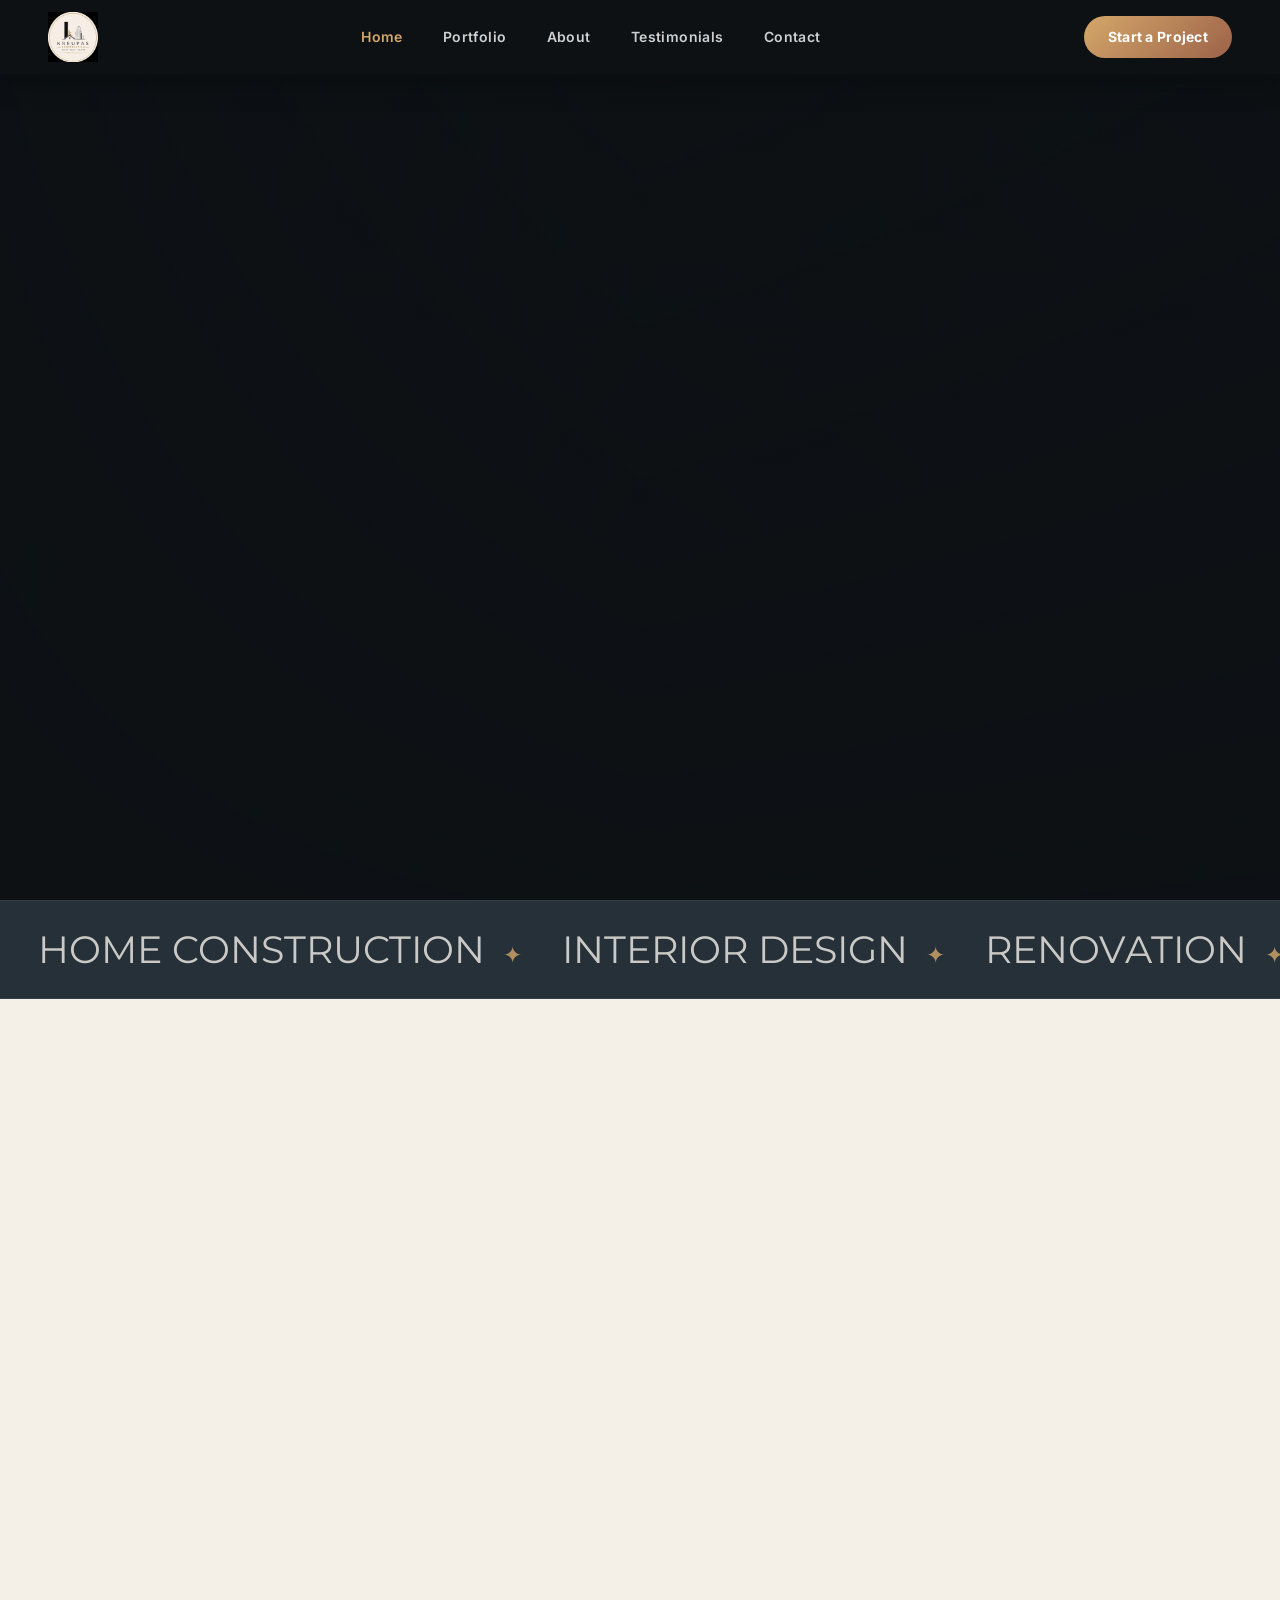
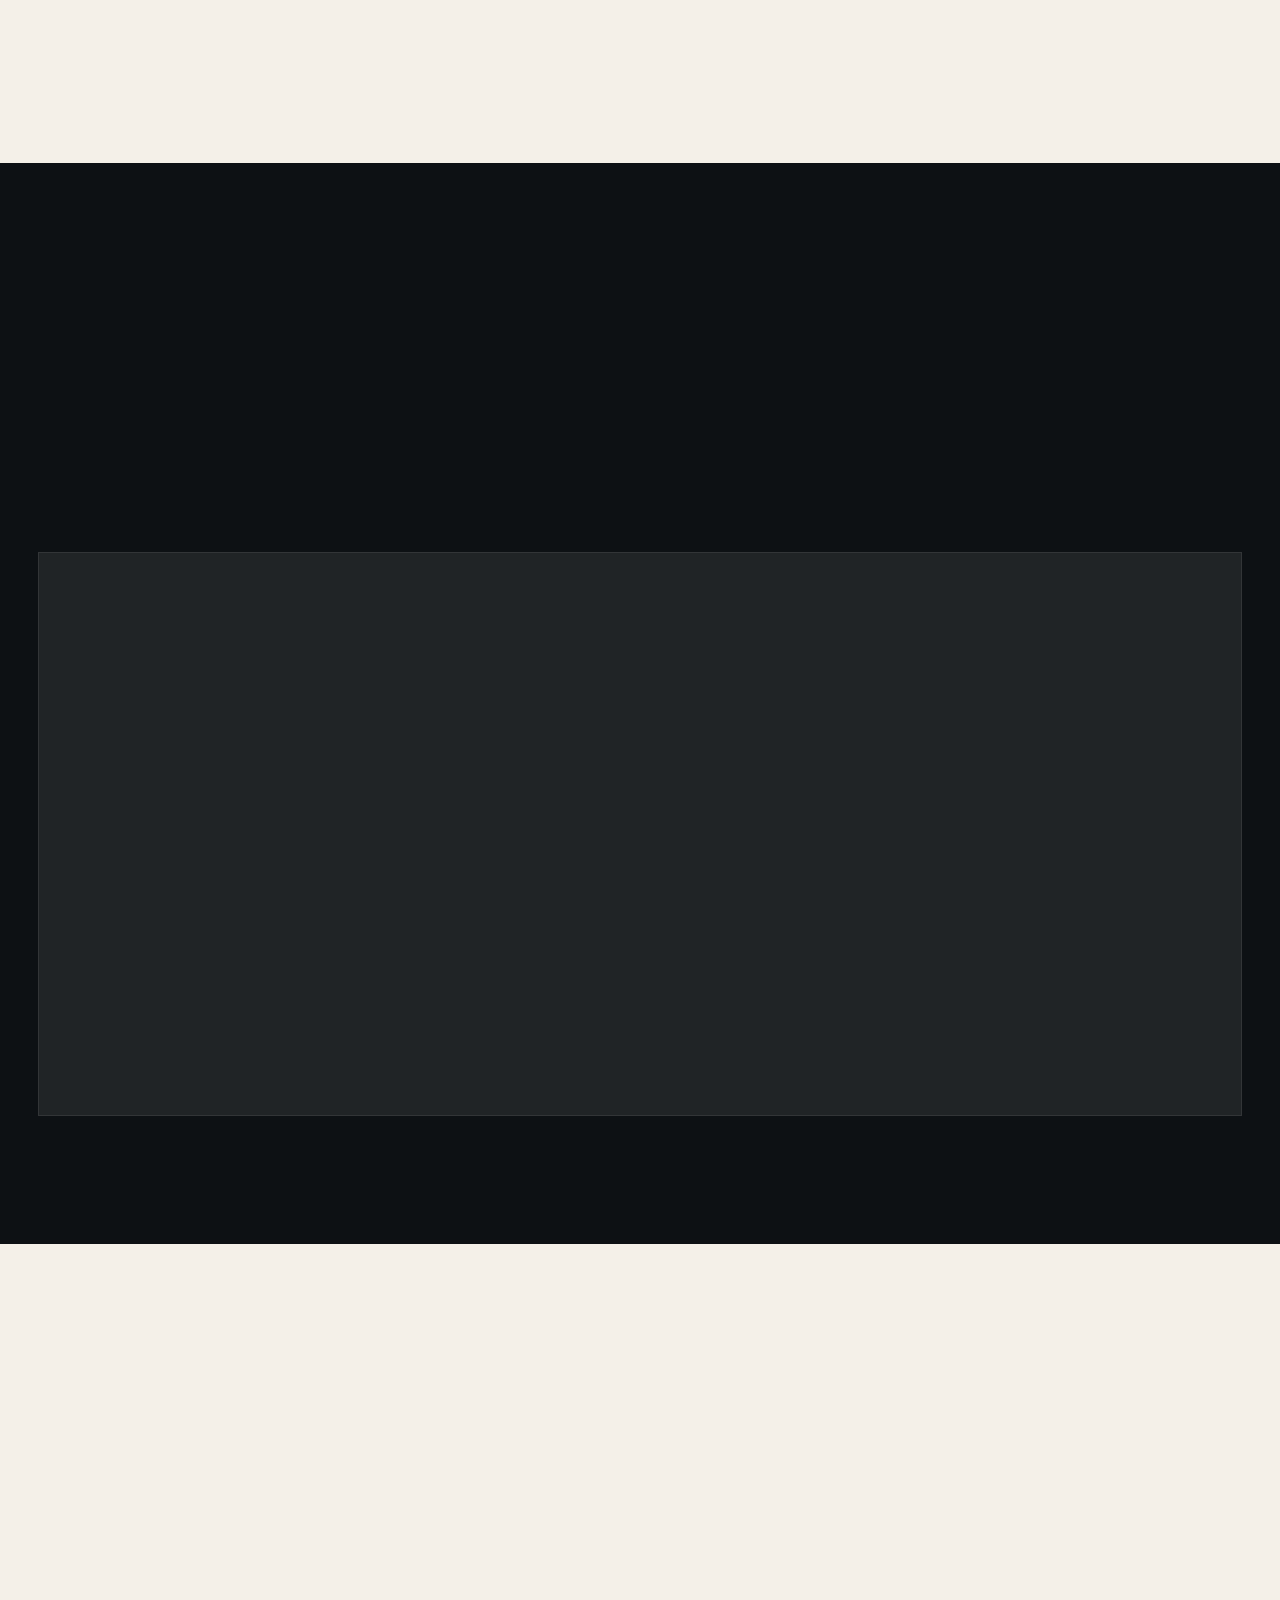
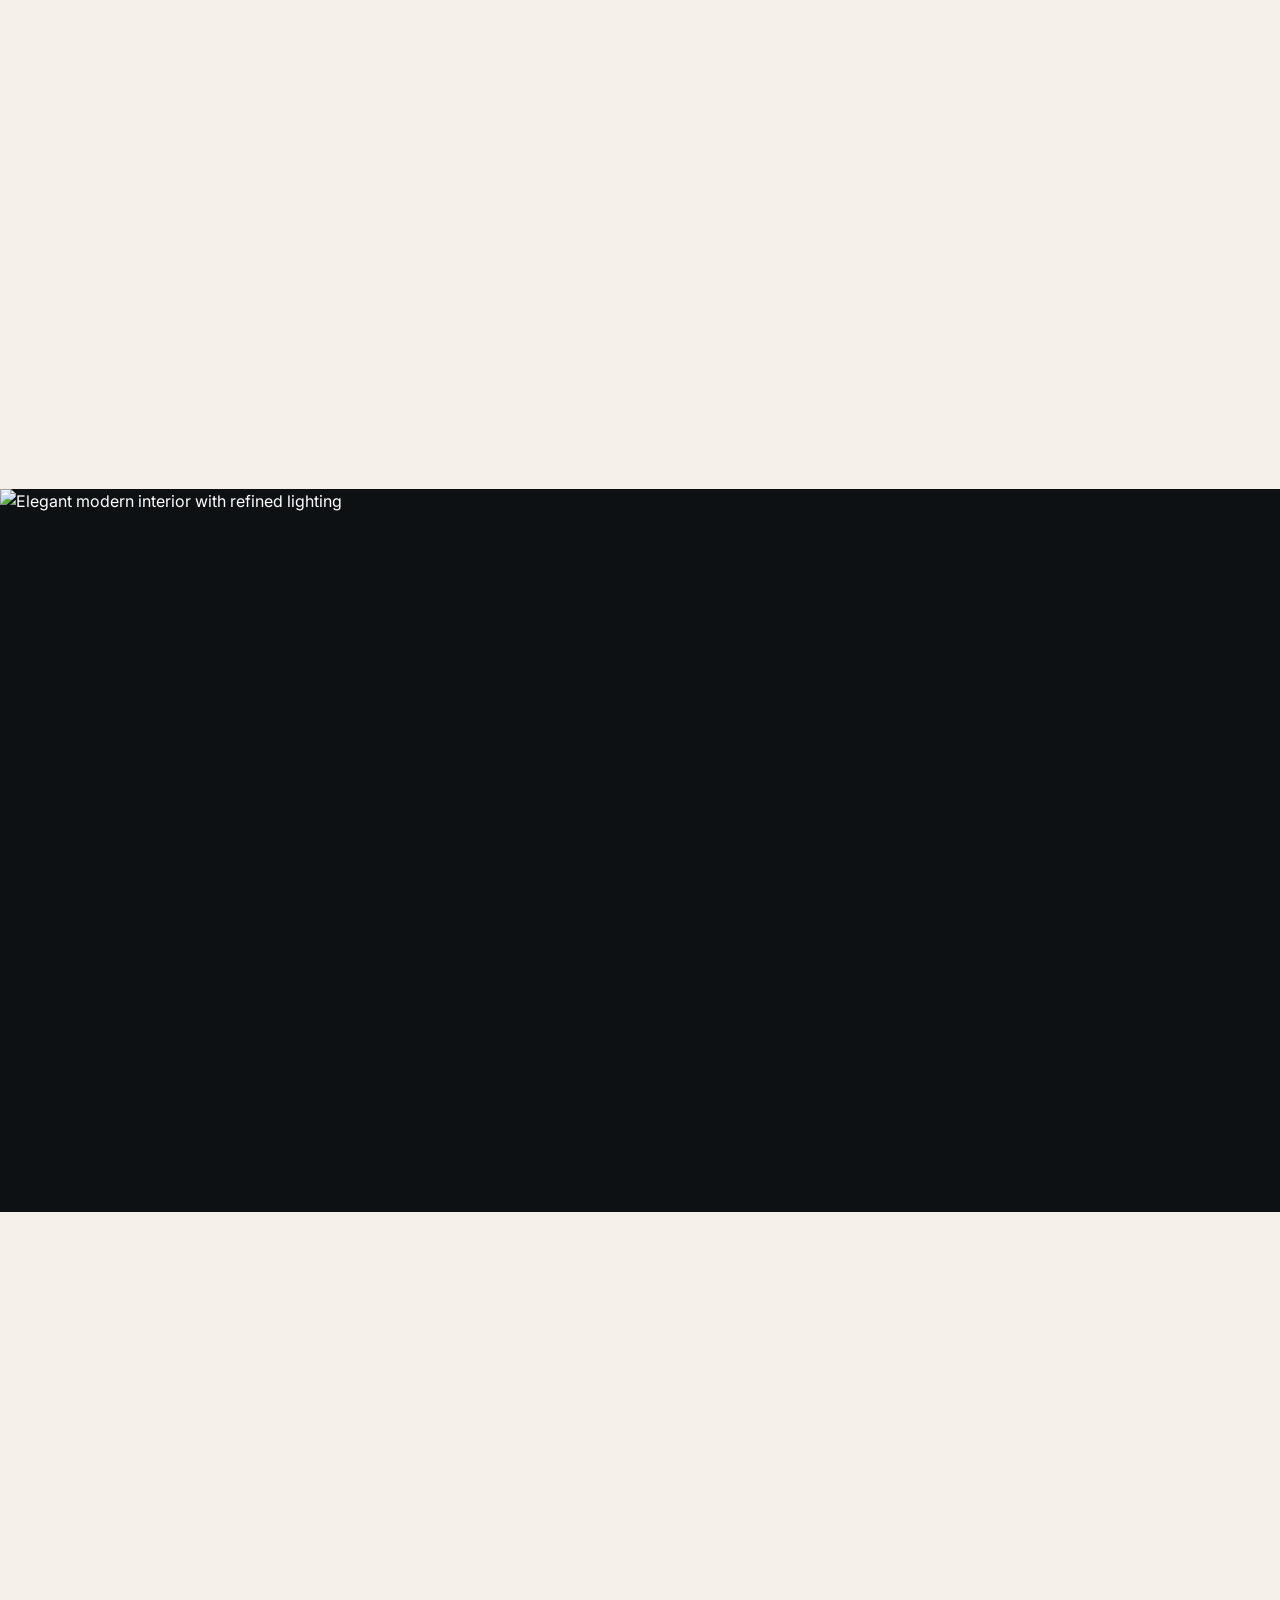
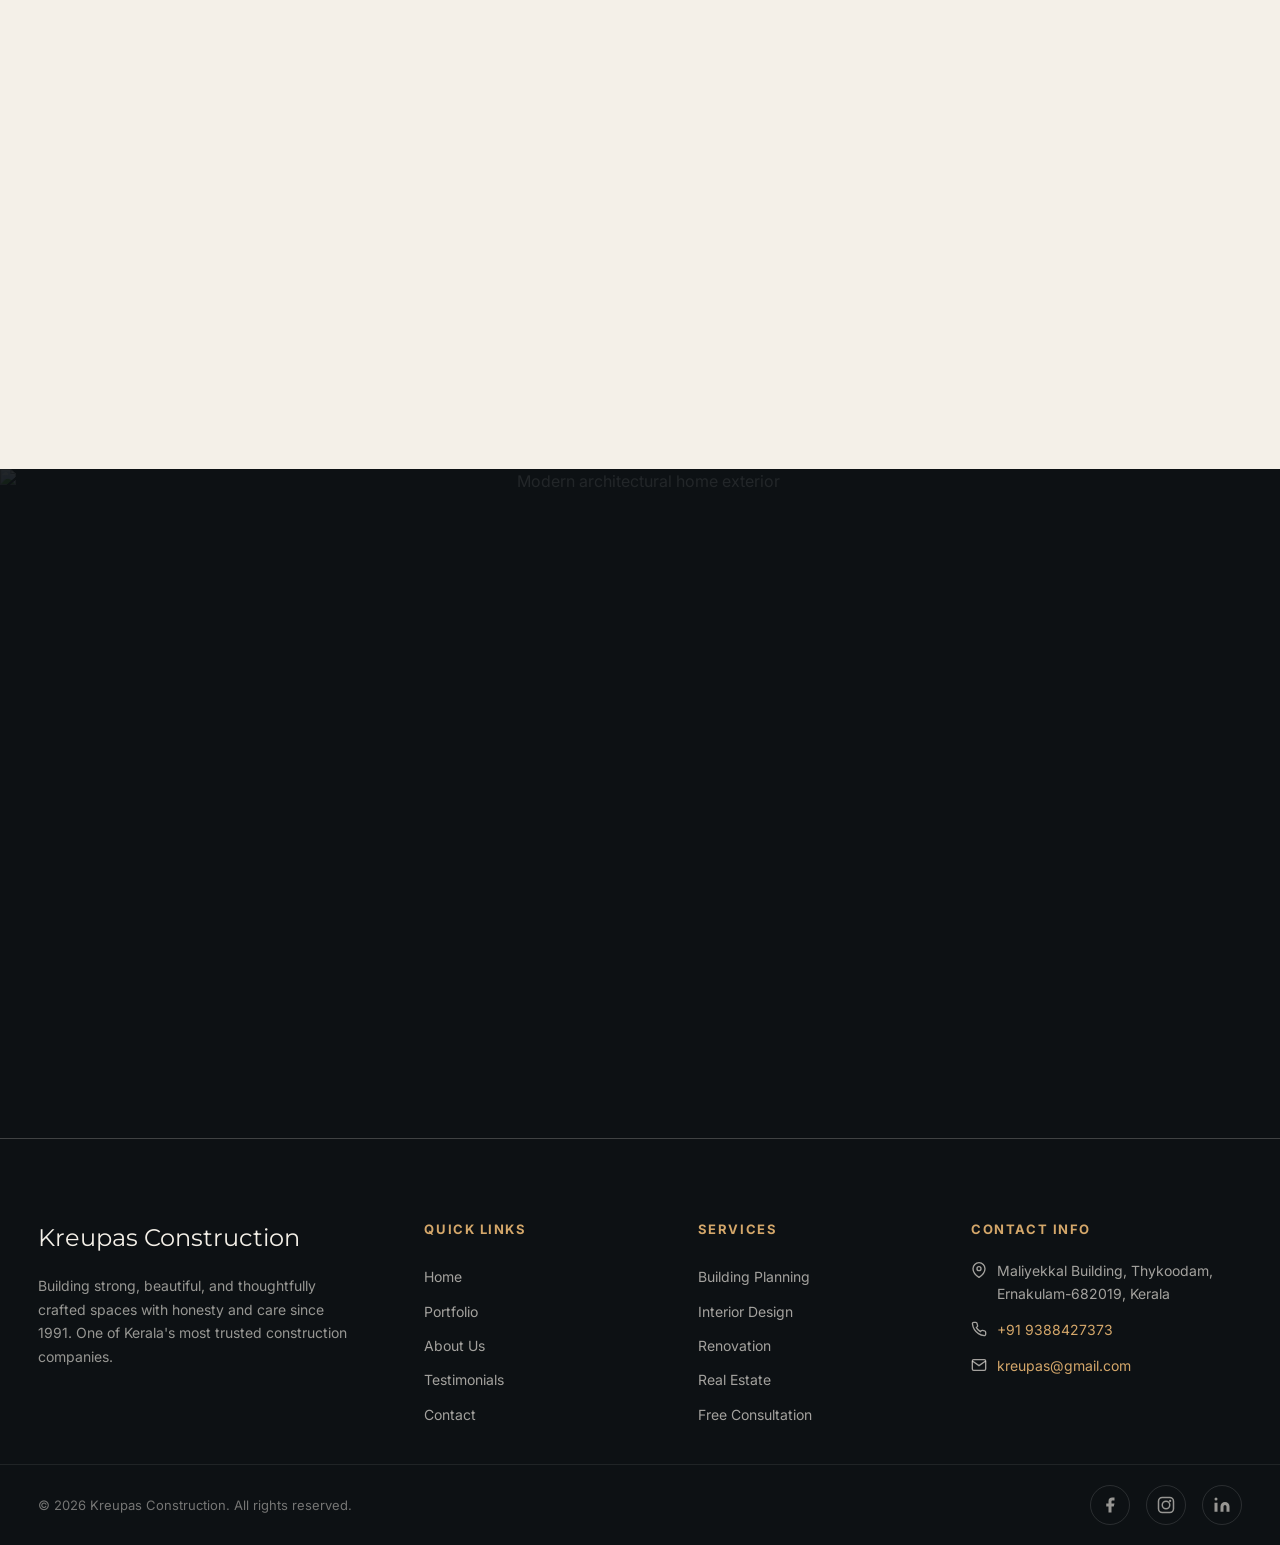
==== commit b0528a6a: "add some changes and maked it responsive" ====
--- a/public/index.html
+++ b/public/index.html
@@ -20,10 +20,16 @@
     <!-- Page Loader -->
     <div class="page-loader" id="pageLoader">
         <svg class="loader-svg" viewBox="0 0 1600 200">
-            <text x="50%" y="50%" dominant-baseline="middle" text-anchor="middle"
-                class="loader-text loader-text--bg">KREUPAS CONSTRUCTIONS</text>
-            <text x="50.2%" y="51%" dominant-baseline="middle" text-anchor="middle"
-                class="loader-text loader-text--fg">KREUPAS CONSTRUCTIONS</text>
+            <text x="50%" y="45%" dominant-baseline="middle" text-anchor="middle"
+                class="loader-text loader-text--bg">
+                <tspan x="50%" dy="0">KREUPAS</tspan>
+                <tspan x="50%" dy="1.05em">CONSTRUCTIONS</tspan>
+            </text>
+            <text x="50.2%" y="45%" dominant-baseline="middle" text-anchor="middle"
+                class="loader-text loader-text--fg">
+                <tspan x="50.2%" dy="0">KREUPAS</tspan>
+                <tspan x="50.2%" dy="1.05em">CONSTRUCTIONS</tspan>
+            </text>
         </svg>
     </div>
 
@@ -113,10 +119,10 @@
         <!-- ══ TICKER ══ -->
         <section class="ticker" aria-label="Our expertise">
             <div class="ticker__track">
-                <span>Home Construction</span><span>Interior Design</span><span>Renovation</span>
-                <span>Building Planning</span><span>Real Estates</span><span>Office Spaces</span>
-                <span>Home Construction</span><span>Interior Design</span><span>Renovation</span>
-                <span>Building Planning</span><span>Real Estates</span><span>Office Spaces</span>
+                <span>HOME CONSTRUCTION</span><span>INTERIOR DESIGN</span><span>RENOVATION</span>
+                <span>BUILDING PLANNING</span><span>REAL ESTATES</span><span>OFFICE SPACES</span>
+                <span>HOME CONSTRUCTION</span><span>INTERIOR DESIGN</span><span>RENOVATION</span>
+                <span>BUILDING PLANNING</span><span>REAL ESTATES</span><span>OFFICE SPACES</span>
             </div>
         </section>
 
--- a/public/css/global.css
+++ b/public/css/global.css
@@ -26,6 +26,9 @@
   --radius: 4px;
   --ease-out: cubic-bezier(.2, .8, .2, 1);
   --ease-elastic: cubic-bezier(.68, -.55, .265, 1.55);
+  --loader-font: var(--sans);
+  --loader-color: #ffffff;
+  --loader-color-muted: rgba(255, 255, 255, 0.18);
 }
 
 /* ── Reset ── */
@@ -62,7 +65,7 @@
 .page-loader {
   position: fixed; inset: 0; z-index: 9999;
   display: flex; align-items: center; justify-content: center;
-  background: linear-gradient(160deg, #0a0a0a 0%, #1a1510 50%, #0a0a0a 100%);
+  background: #0d1114;
   transition: transform 1s cubic-bezier(0.85, 0, 0.15, 1);
 }
 .loader-hiding .page-loader {
@@ -73,20 +76,23 @@
 }
 .loader-svg { width: 1400px; height: 200px; max-width: 95vw; }
 .loader-text {
-  font-family: var(--serif); font-size: 72px; font-weight: 800; letter-spacing: 0.12em; text-transform: uppercase;
-  fill: transparent;
+  font-family: var(--loader-font); font-size: 72px; font-weight: 800; letter-spacing: 0.12em; text-transform: uppercase;
+  fill: var(--loader-color);
   stroke-dasharray: 2500; stroke-dashoffset: 2500;
 }
 .loader-text--bg {
-  stroke: rgba(212, 167, 106, 0.12); stroke-width: 1px;
+  stroke: rgba(255, 255, 255, 0.22);
+  stroke-width: 1px;
+  opacity: 0.35;
   animation: drawText 3s ease forwards;
 }
 .loader-text--fg {
-  stroke: #d4a76a; stroke-width: 1.5px;
+  stroke: var(--loader-color);
+  stroke-width: 1.5px;
   animation: drawText 2.5s 0.2s ease forwards, fillText 0.8s 2.5s ease forwards;
 }
 @keyframes drawText { 100% { stroke-dashoffset: 0; } }
-@keyframes fillText { 100% { fill: #ffffff; stroke-width: 0; } }
+@keyframes fillText { 100% { fill: var(--loader-color); stroke-width: 0; } }
 
 /* ── Scroll Progress ── */
 .progress { position: fixed; top: 0; left: 0; width: 0; height: 3px; background: linear-gradient(90deg, var(--clay), var(--gold)); z-index: 200; }
